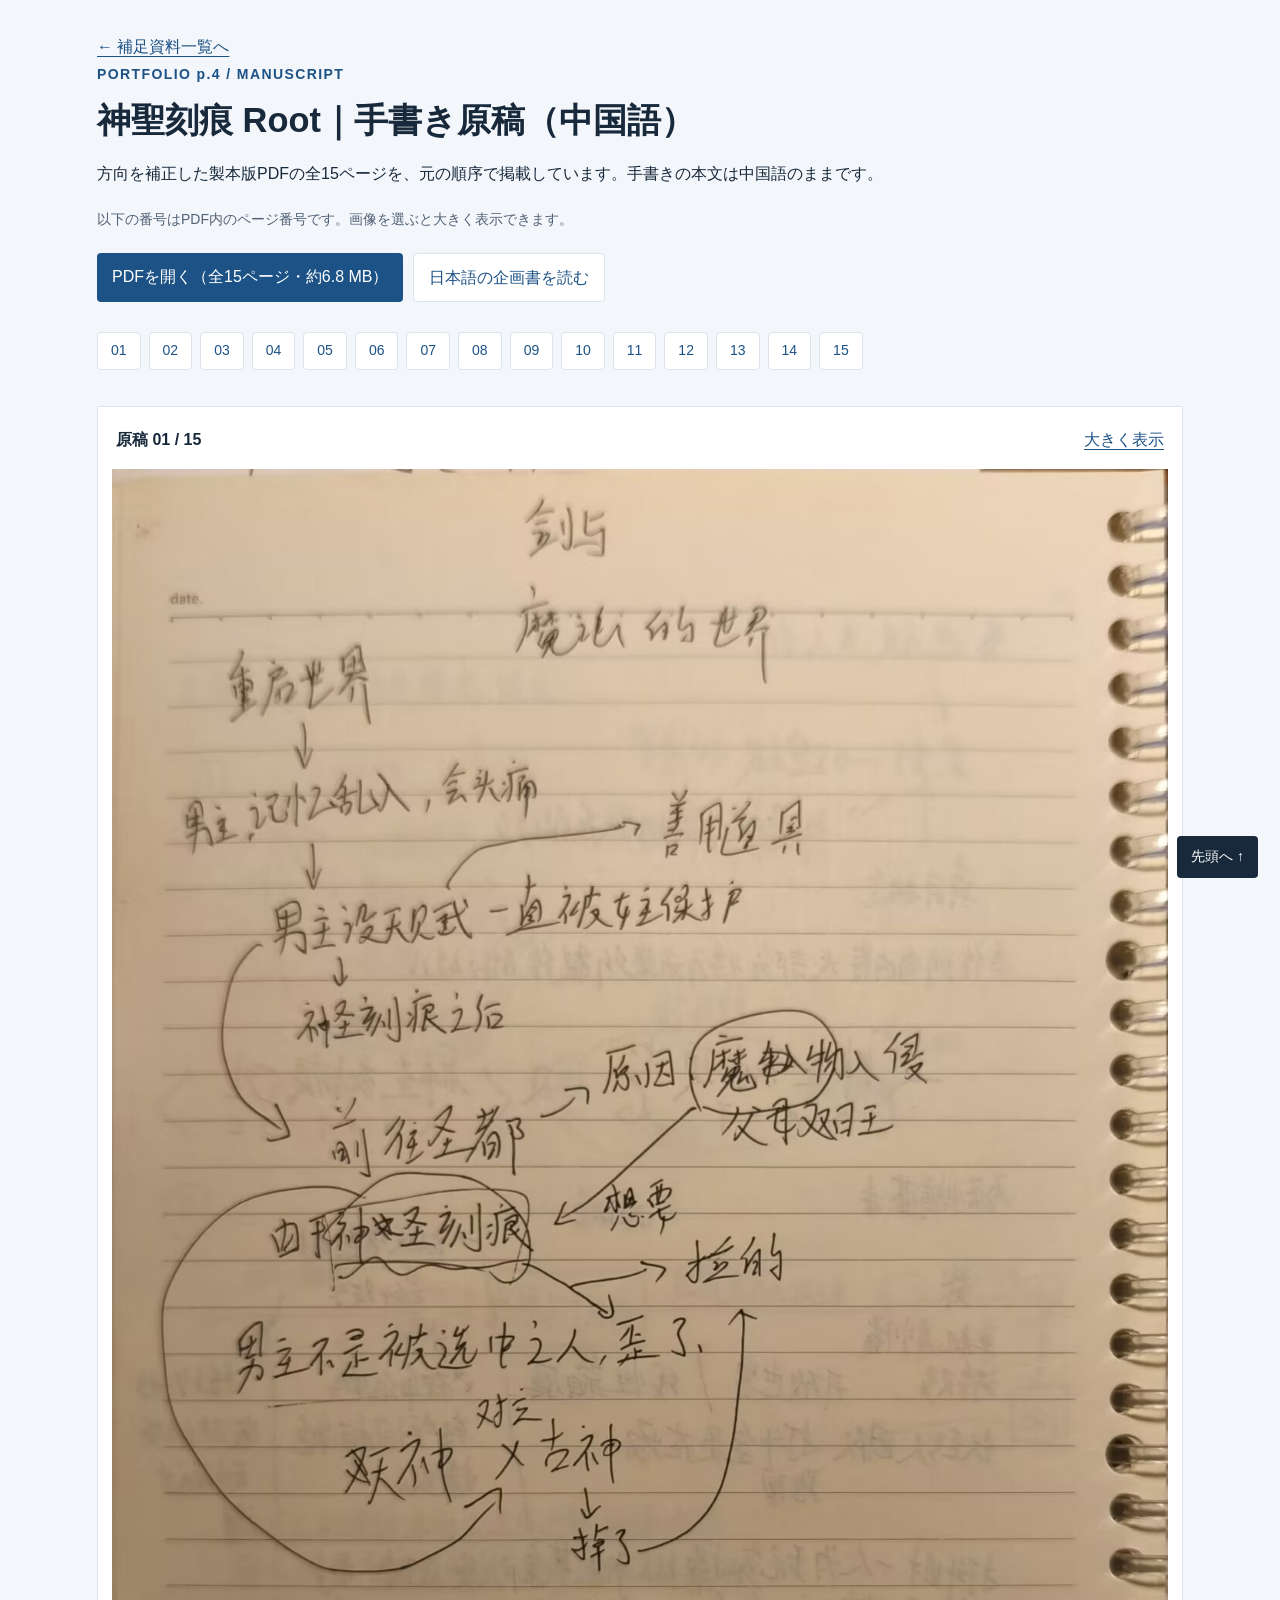
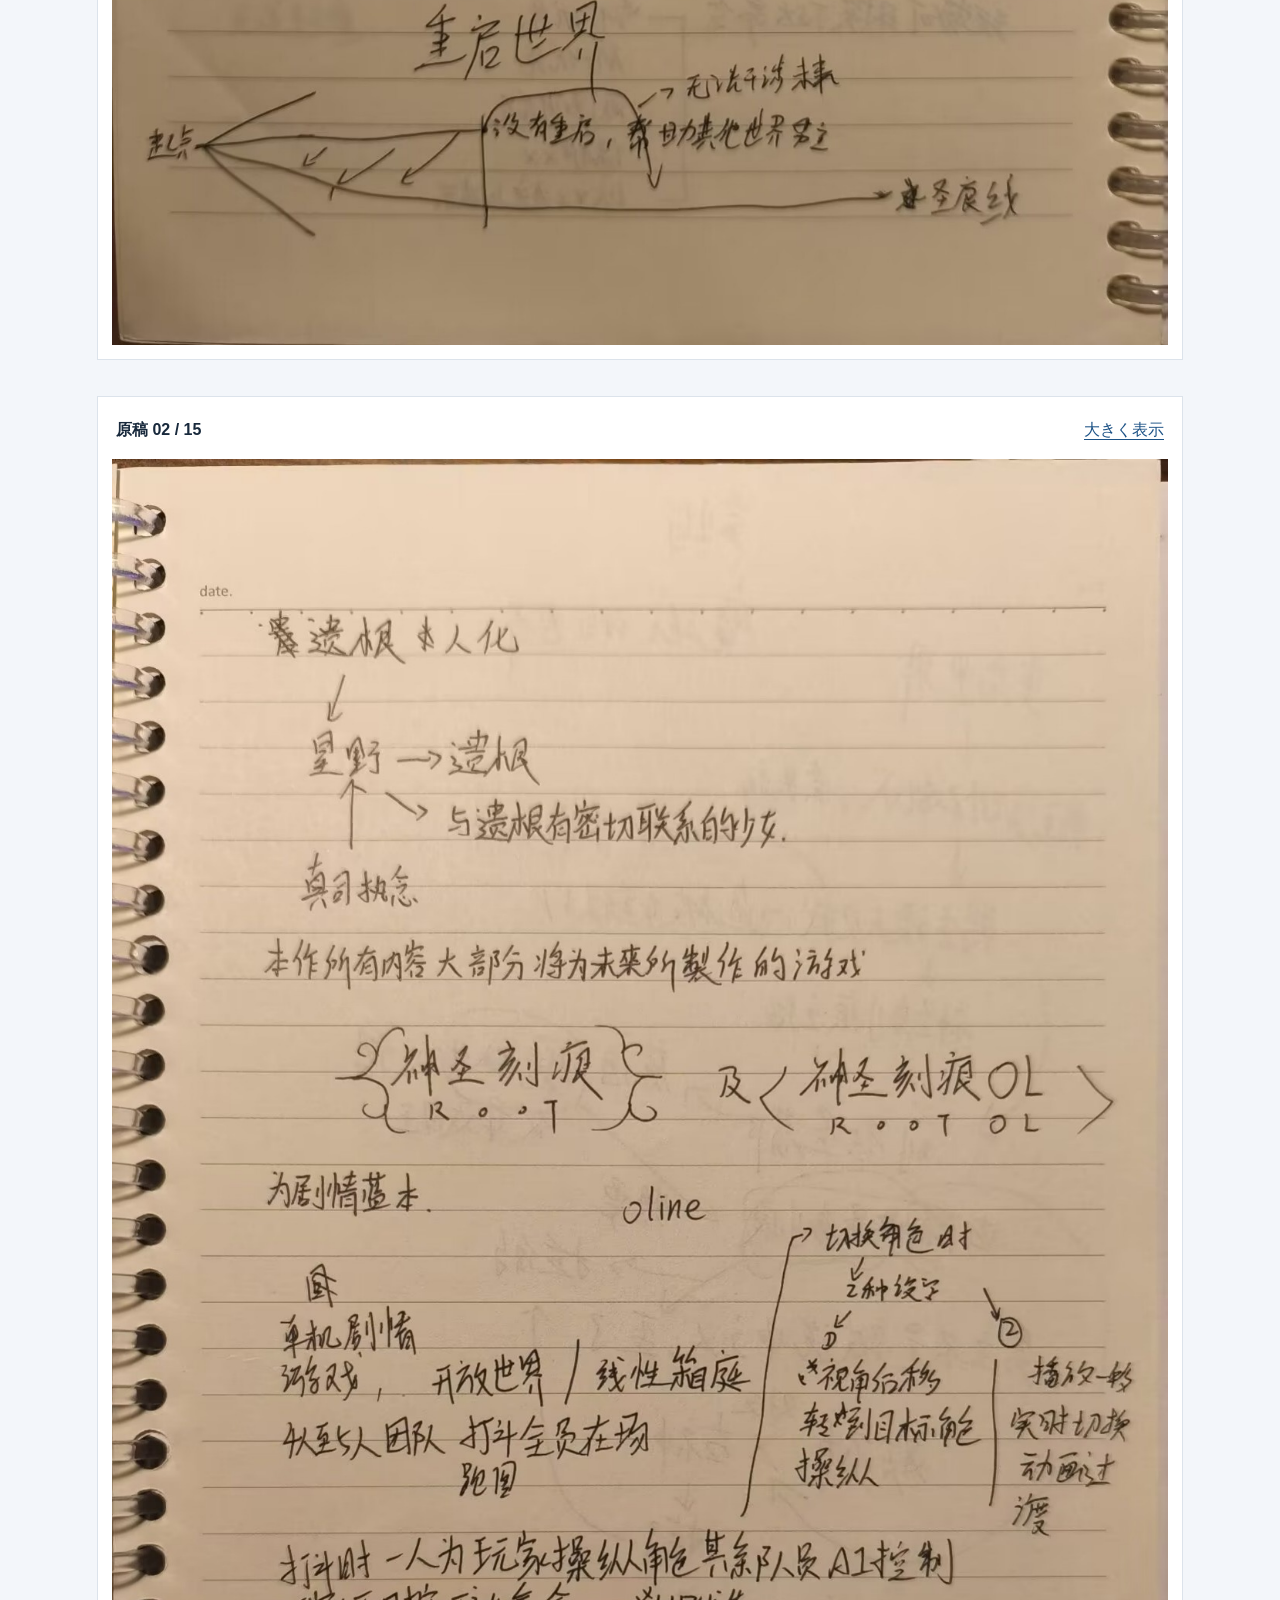
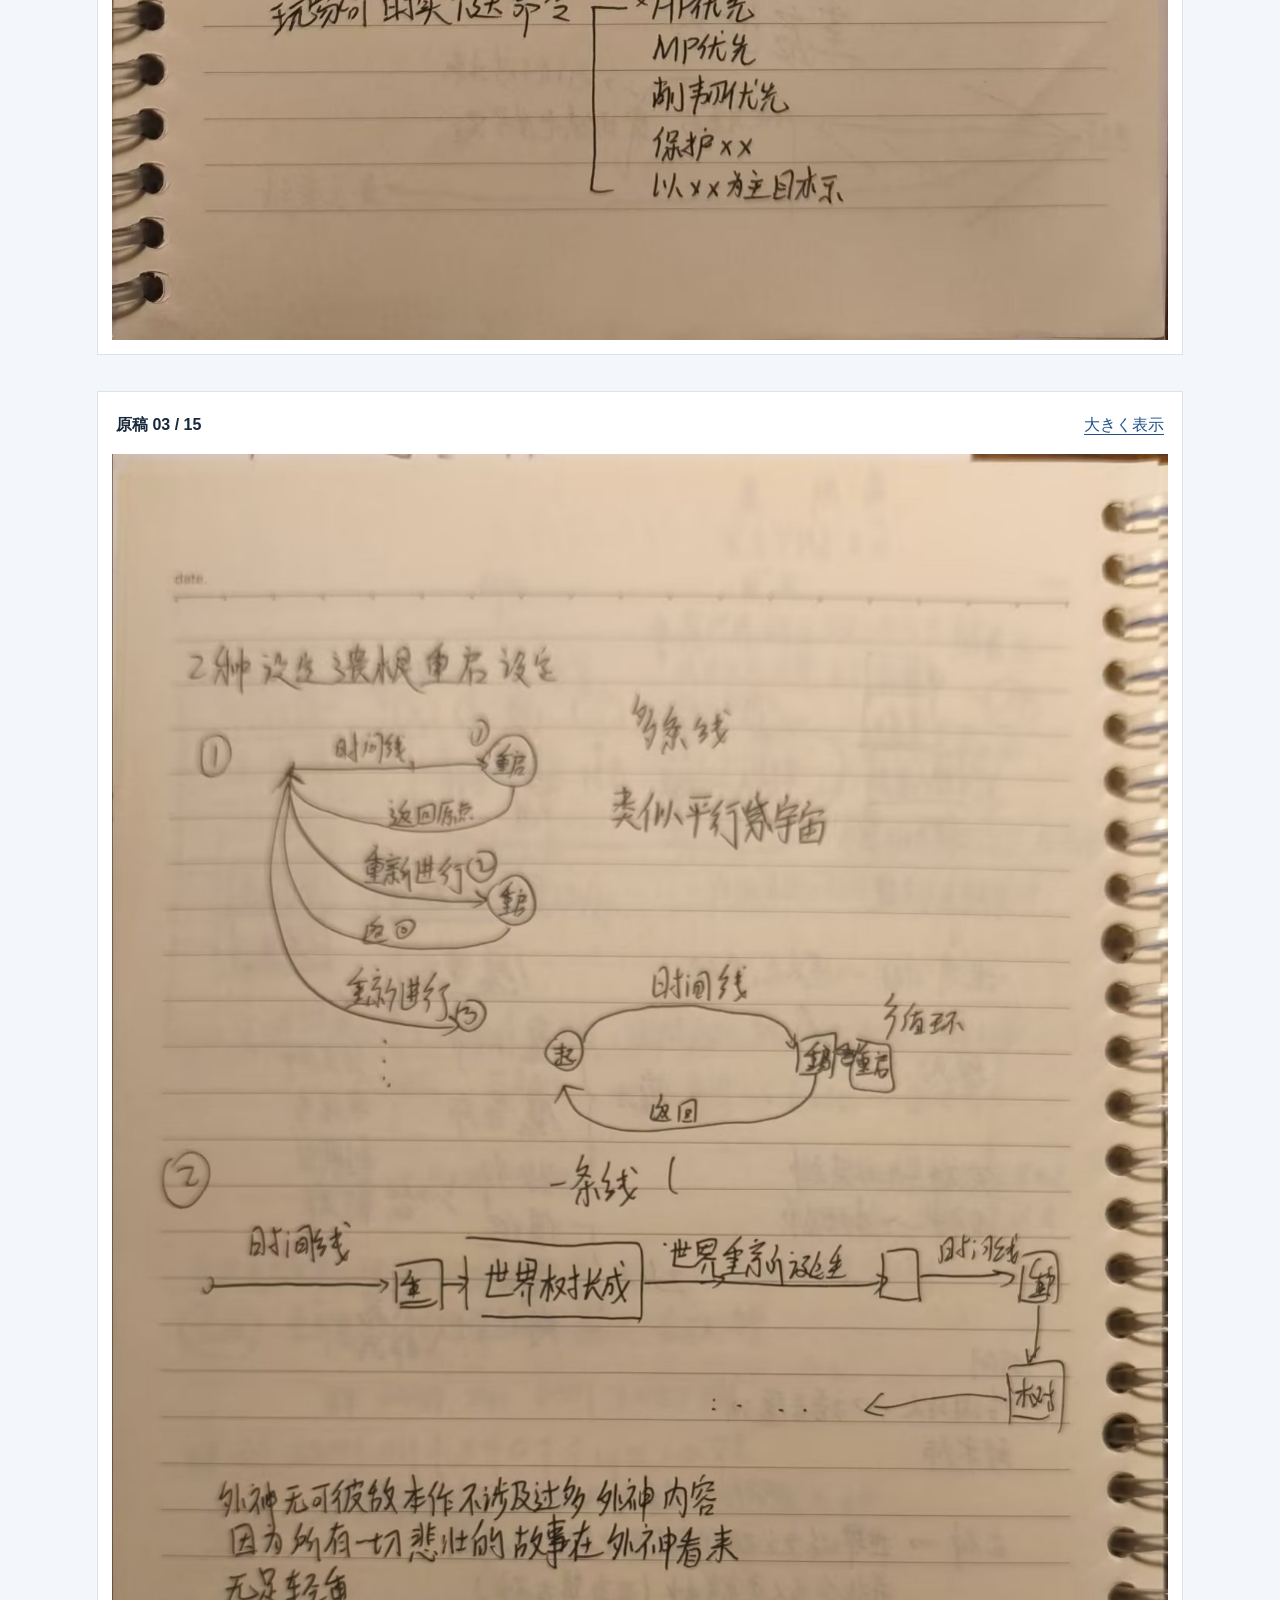
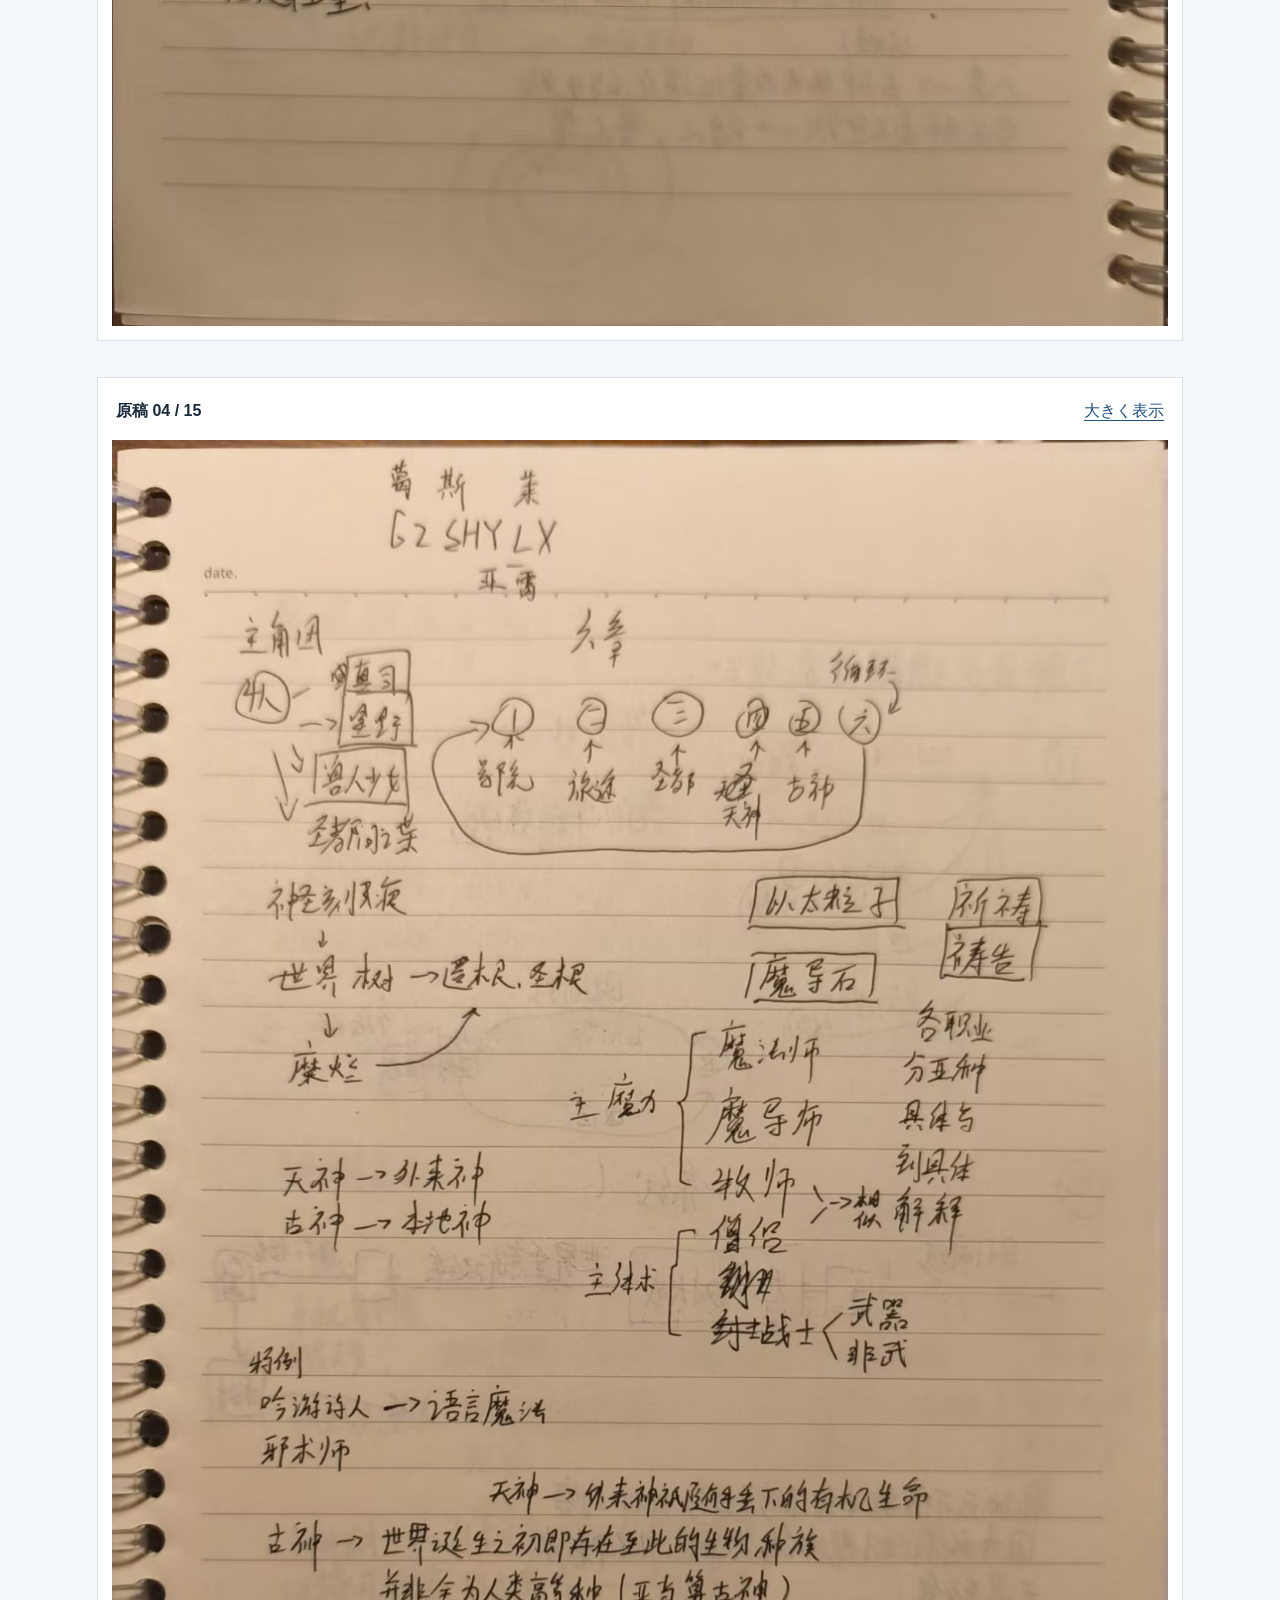
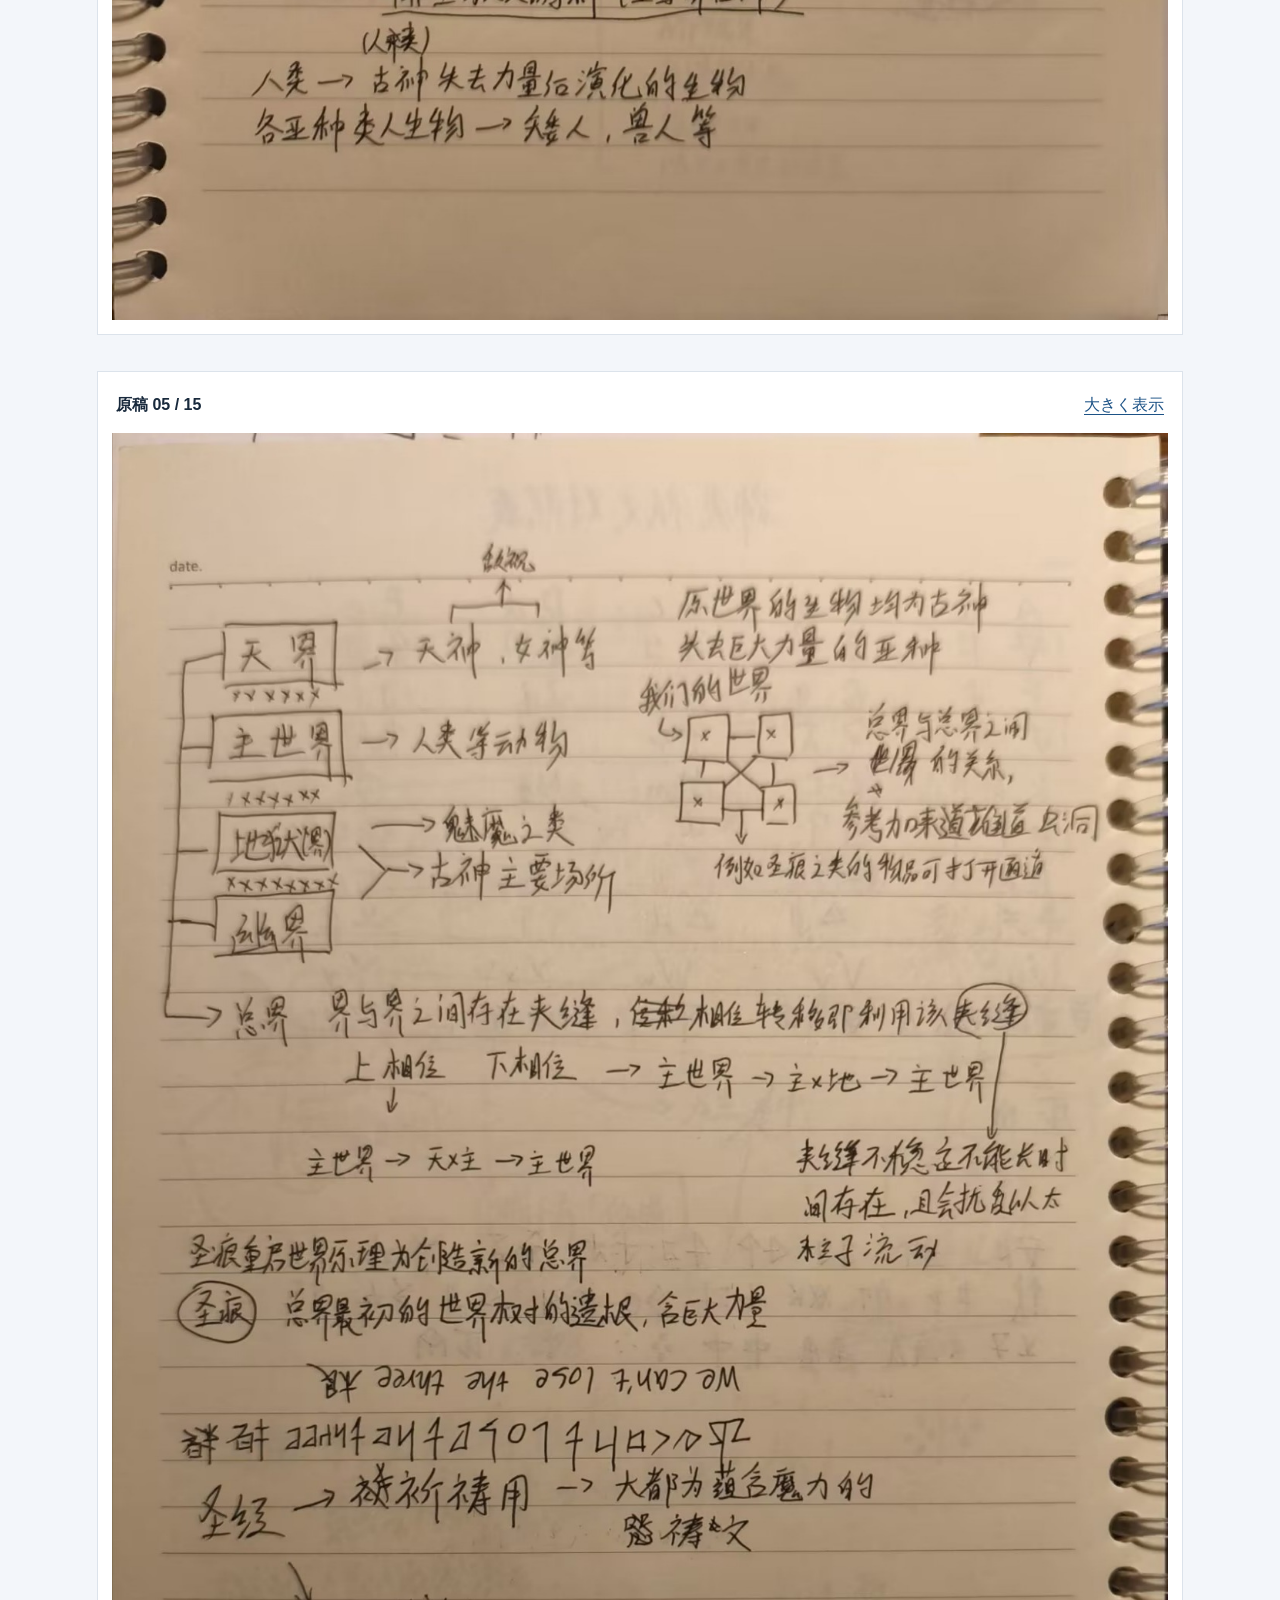
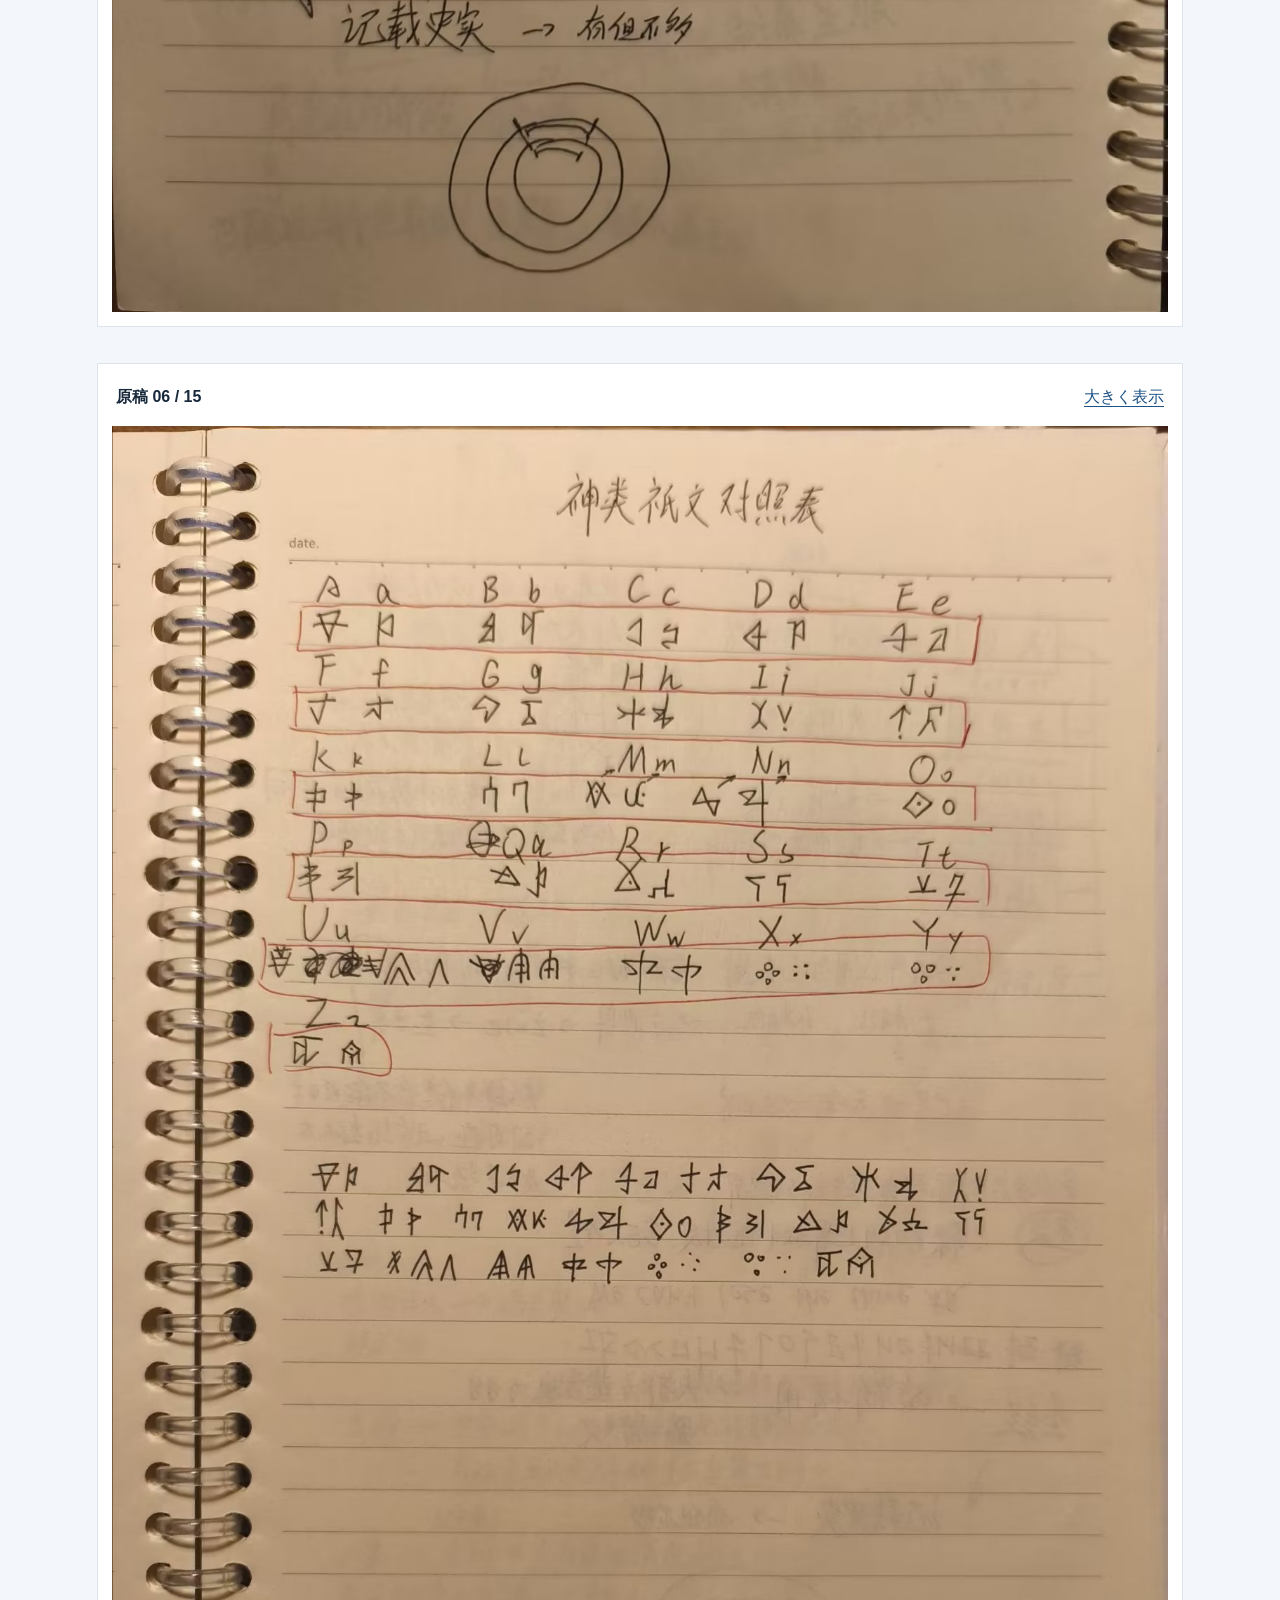
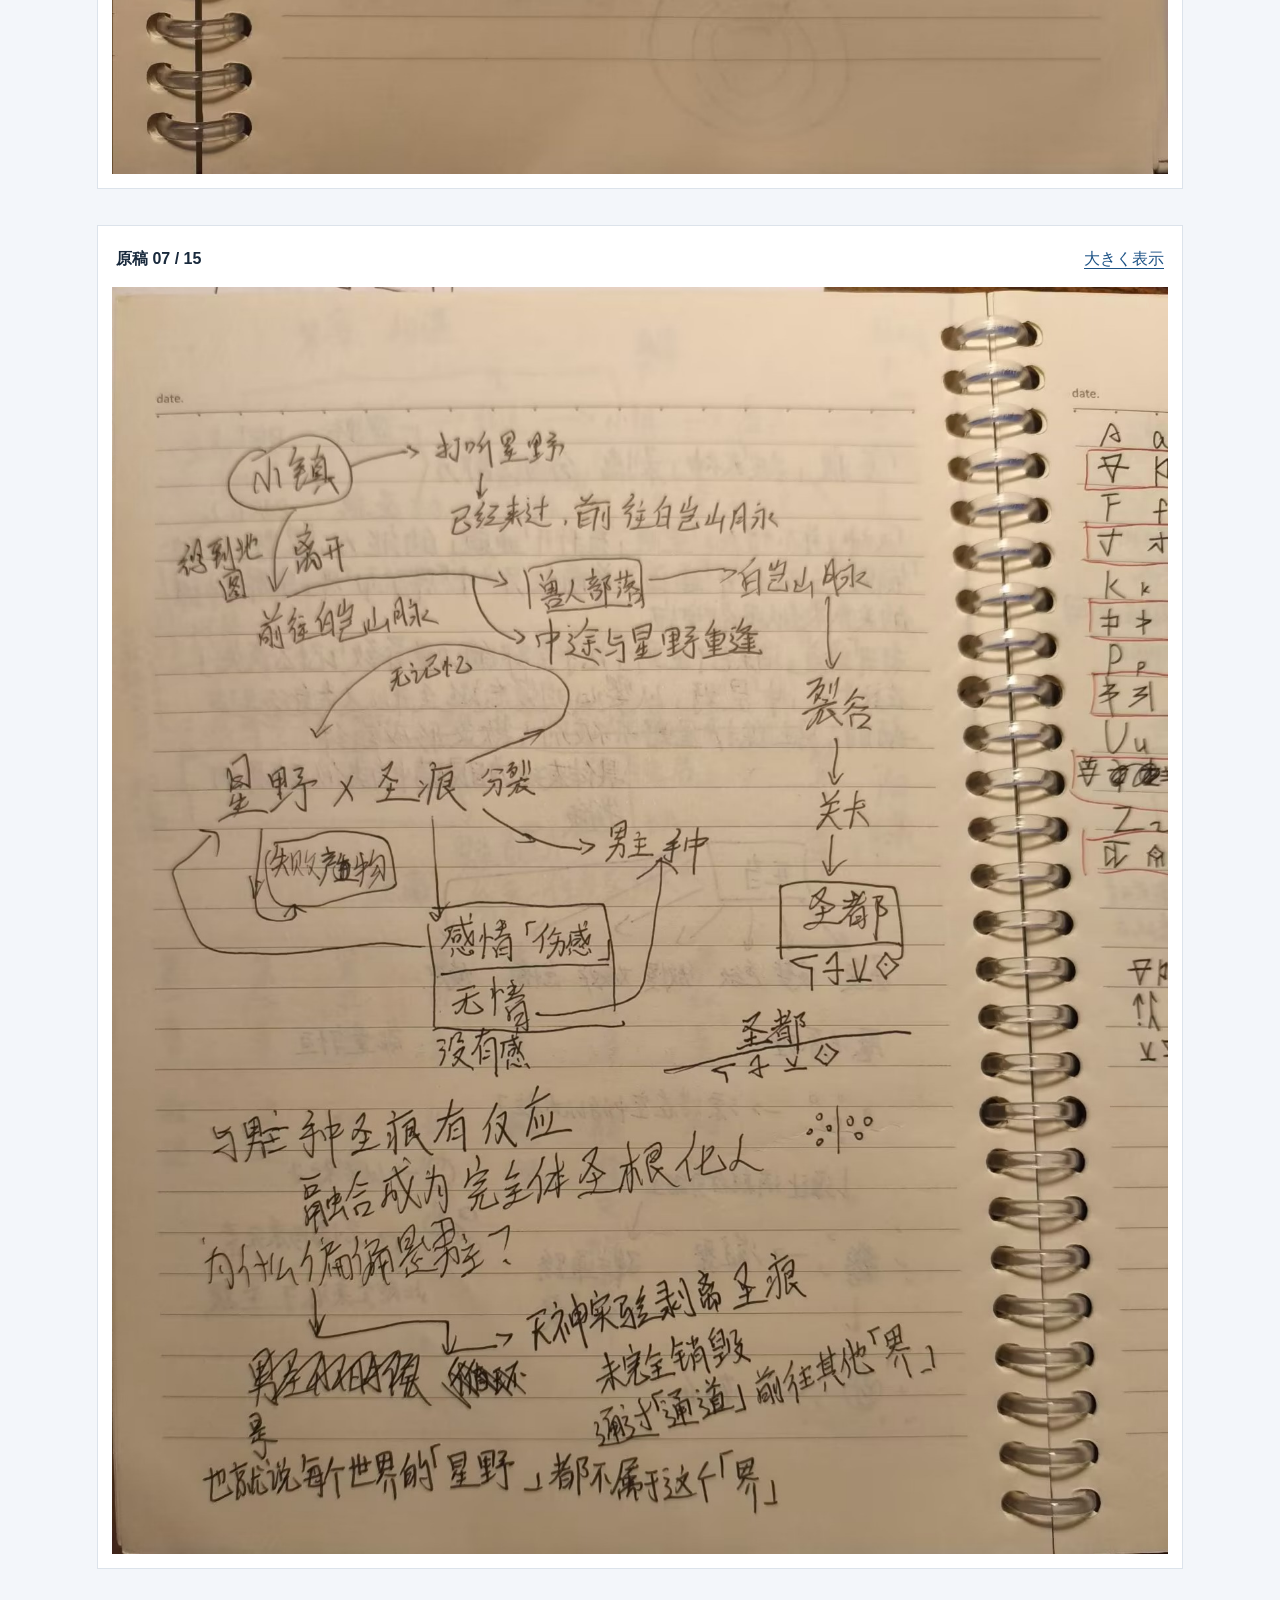
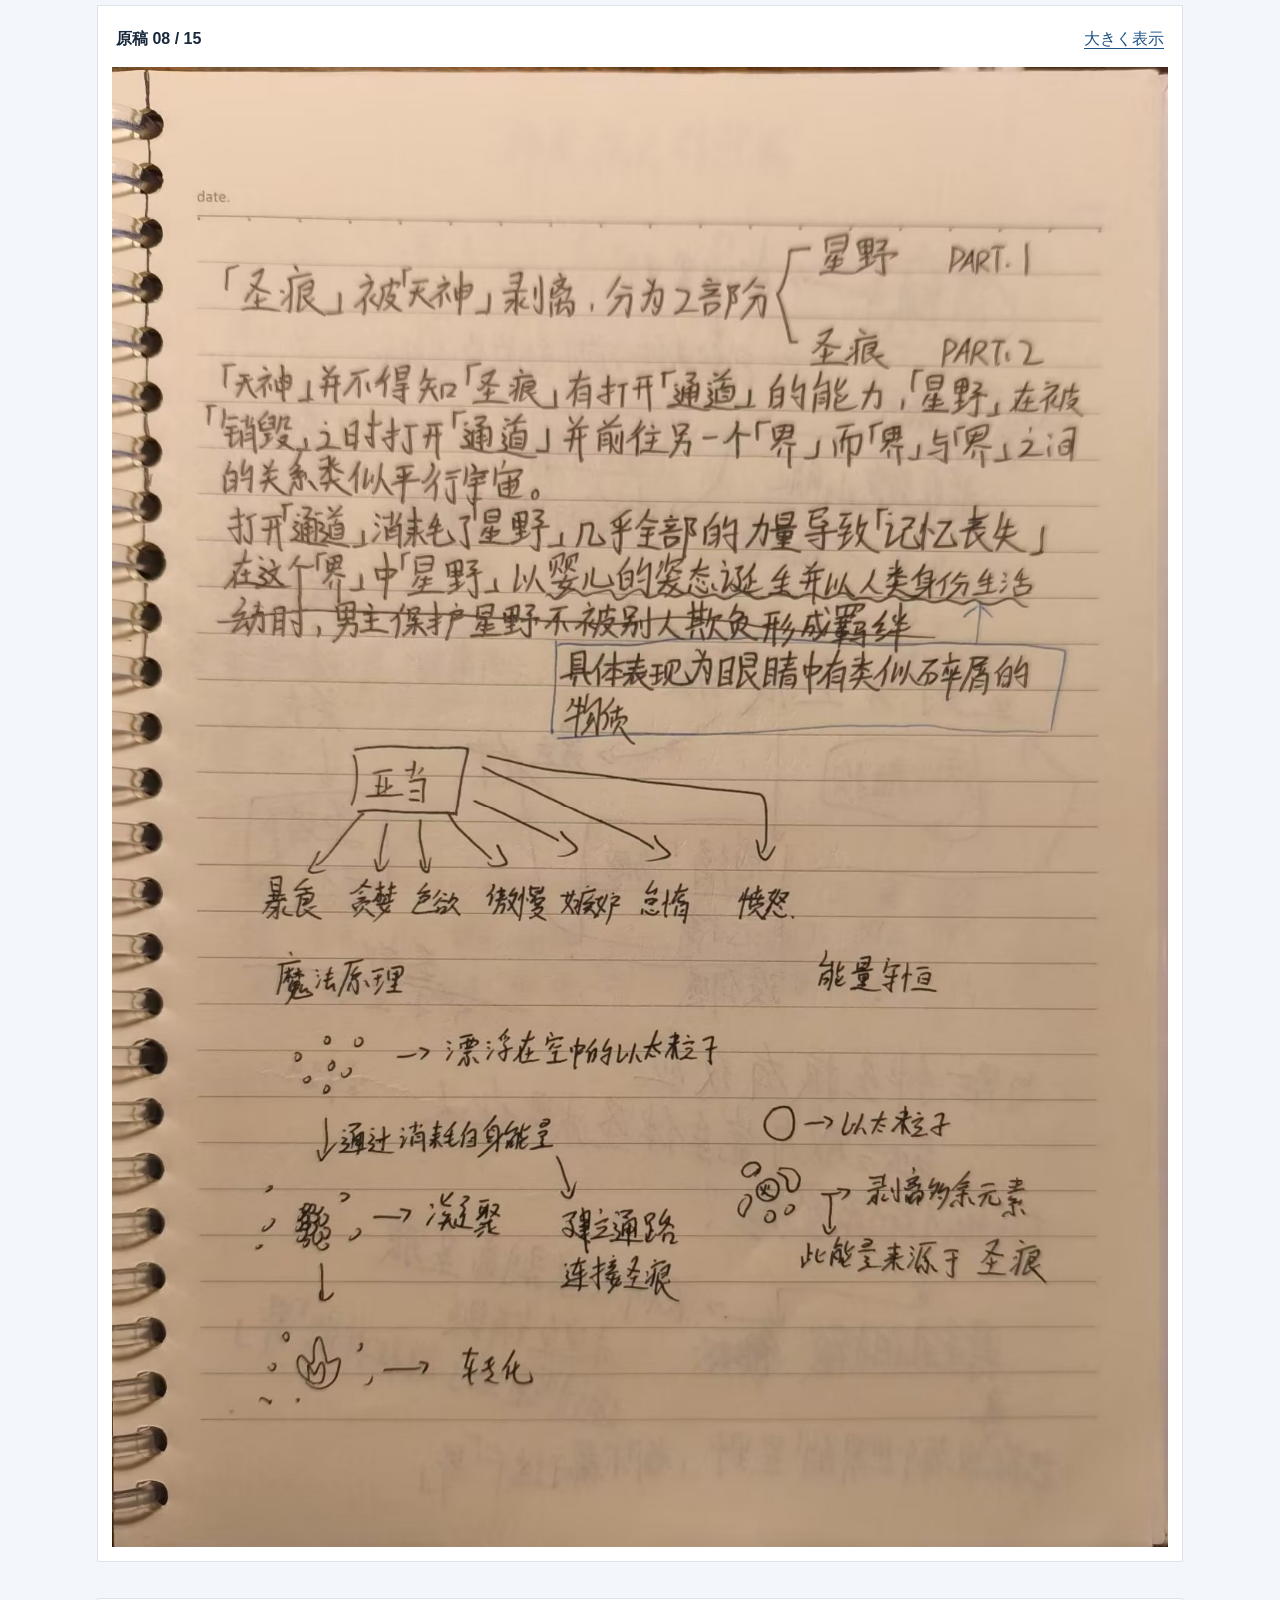
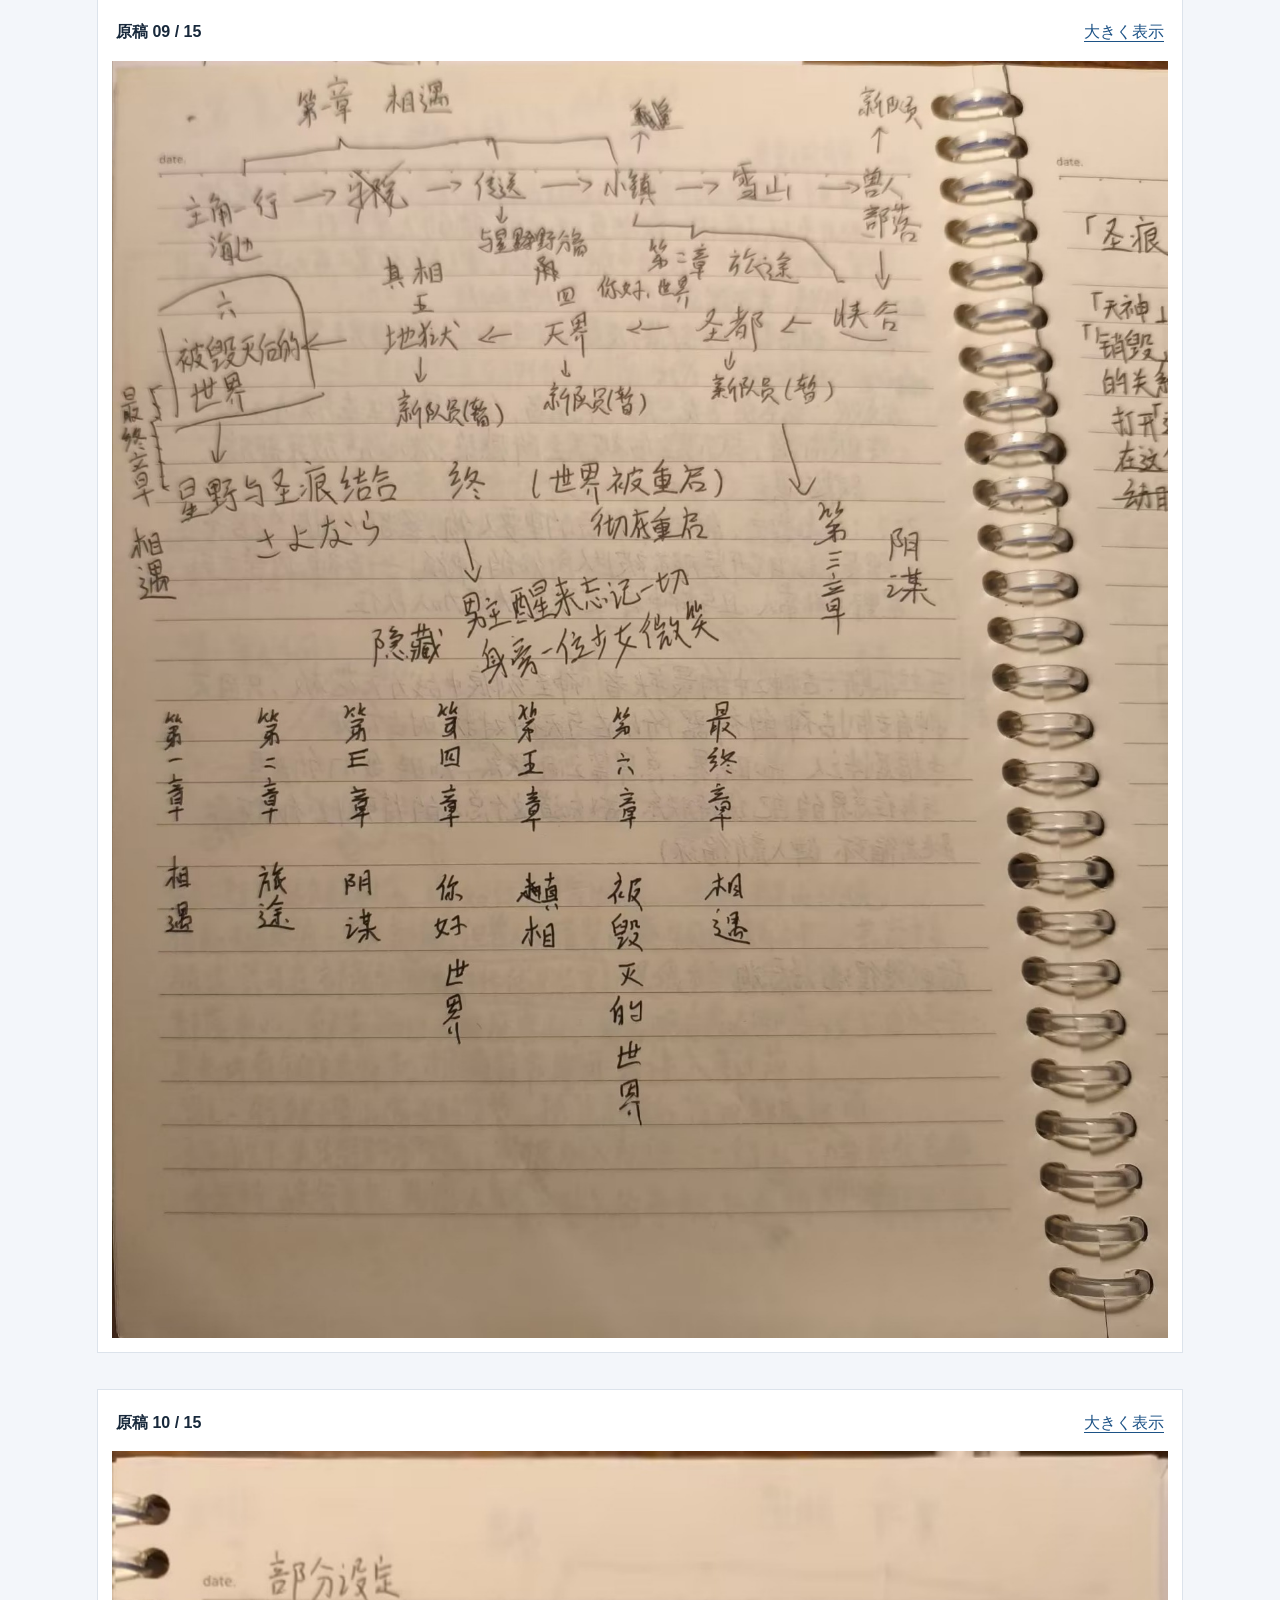
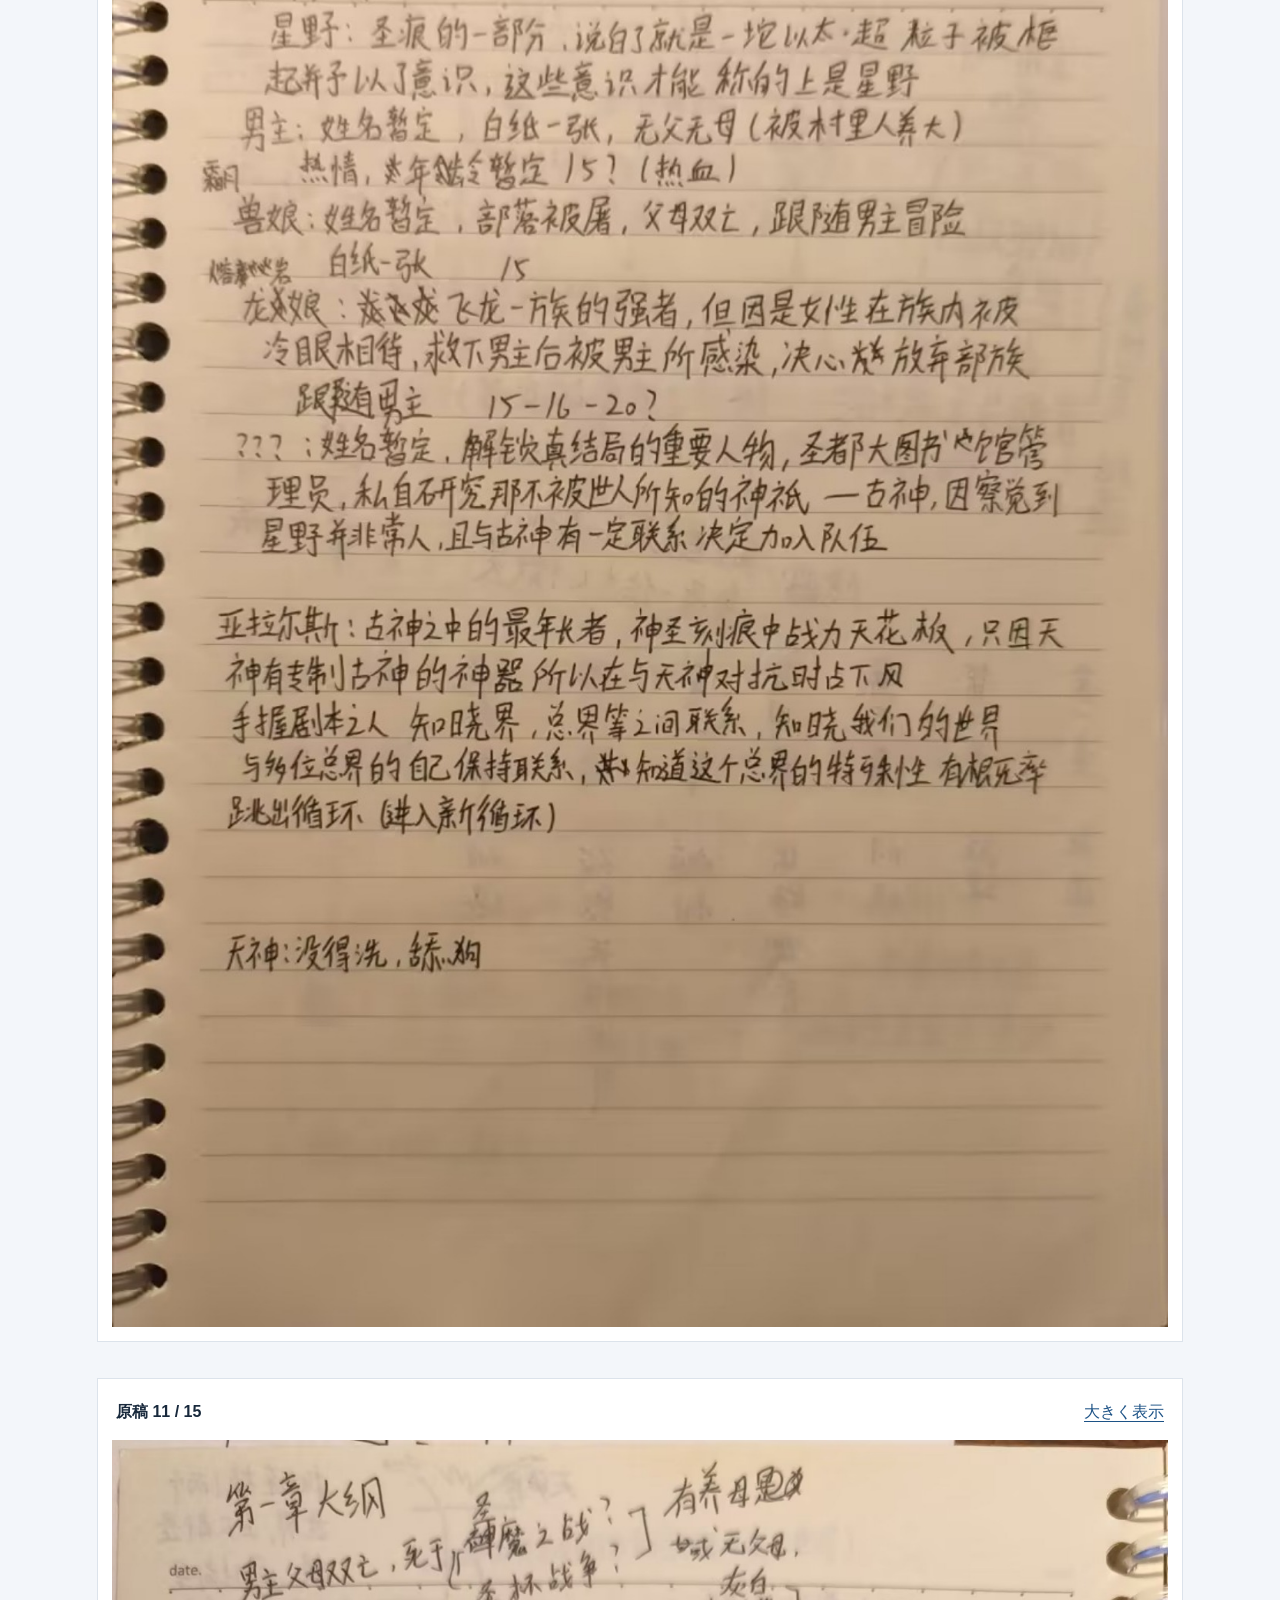
==== manuscripts/index.html @ 862853d3 "Add 15-page original manuscript with inline reading and PDF" ====
<!doctype html><html lang="ja"><head><meta charset="utf-8"><meta name="viewport" content="width=device-width,initial-scale=1"><meta name="description" content="方向を補正した製本版PDFの全15ページを、元の順序で掲載しています。手書きの本文は中国語のままです。"><title>神聖刻痕 Root｜手書き原稿（中国語）｜APPENDIX</title><link rel="stylesheet" href="../assets/style.css"><style>.manuscript-page{margin:36px 0;background:#fff;border:1px solid var(--line);padding:14px}.manuscript-page img{display:block;width:100%;height:auto}.manuscript-page figcaption{padding:4px 4px 14px;display:flex;justify-content:space-between;gap:16px}.manuscript-page a{max-width:100%}.page-index{margin-bottom:24px}.reader-note{max-width:850px}</style></head><body id="top"><main class="reading"><header><a href="../index.html#p4">← 補足資料一覧へ</a><p class="eyebrow">PORTFOLIO p.4 / MANUSCRIPT</p><h1>神聖刻痕 Root｜手書き原稿（中国語）</h1><p class="reader-note">方向を補正した製本版PDFの全15ページを、元の順序で掲載しています。手書きの本文は中国語のままです。</p><p class="meta">以下の番号はPDF内のページ番号です。画像を選ぶと大きく表示できます。</p><div class="actions"><a class="button" href="root-manuscript-cn.pdf">PDFを開く（全15ページ・約6.8 MB）</a><a class="button secondary" href="../reading/root.html">日本語の企画書を読む</a></div></header><nav class="page-index" aria-label="原稿のページ番号"><a href="#page-01">01</a><a href="#page-02">02</a><a href="#page-03">03</a><a href="#page-04">04</a><a href="#page-05">05</a><a href="#page-06">06</a><a href="#page-07">07</a><a href="#page-08">08</a><a href="#page-09">09</a><a href="#page-10">10</a><a href="#page-11">11</a><a href="#page-12">12</a><a href="#page-13">13</a><a href="#page-14">14</a><a href="#page-15">15</a></nav><figure class="manuscript-page" id="page-01"><figcaption><strong>原稿 01 / 15</strong><a href="pages/page-01.jpg">大きく表示</a></figcaption><a href="pages/page-01.jpg"><img src="pages/page-01.jpg" width="1373" height="1920" loading="eager" alt="神聖刻痕 Root｜手書き原稿（中国語） — 1 / 15"></a></figure><figure class="manuscript-page" id="page-02"><figcaption><strong>原稿 02 / 15</strong><a href="pages/page-02.jpg">大きく表示</a></figcaption><a href="pages/page-02.jpg"><img src="pages/page-02.jpg" width="1369" height="1920" loading="lazy" alt="神聖刻痕 Root｜手書き原稿（中国語） — 2 / 15"></a></figure><figure class="manuscript-page" id="page-03"><figcaption><strong>原稿 03 / 15</strong><a href="pages/page-03.jpg">大きく表示</a></figcaption><a href="pages/page-03.jpg"><img src="pages/page-03.jpg" width="1377" height="1920" loading="lazy" alt="神聖刻痕 Root｜手書き原稿（中国語） — 3 / 15"></a></figure><figure class="manuscript-page" id="page-04"><figcaption><strong>原稿 04 / 15</strong><a href="pages/page-04.jpg">大きく表示</a></figcaption><a href="pages/page-04.jpg"><img src="pages/page-04.jpg" width="1370" height="1920" loading="lazy" alt="神聖刻痕 Root｜手書き原稿（中国語） — 4 / 15"></a></figure><figure class="manuscript-page" id="page-05"><figcaption><strong>原稿 05 / 15</strong><a href="pages/page-05.jpg">大きく表示</a></figcaption><a href="pages/page-05.jpg"><img src="pages/page-05.jpg" width="1371" height="1920" loading="lazy" alt="神聖刻痕 Root｜手書き原稿（中国語） — 5 / 15"></a></figure><figure class="manuscript-page" id="page-06"><figcaption><strong>原稿 06 / 15</strong><a href="pages/page-06.jpg">大きく表示</a></figcaption><a href="pages/page-06.jpg"><img src="pages/page-06.jpg" width="1504" height="1920" loading="lazy" alt="神聖刻痕 Root｜手書き原稿（中国語） — 6 / 15"></a></figure><figure class="manuscript-page" id="page-07"><figcaption><strong>原稿 07 / 15</strong><a href="pages/page-07.jpg">大きく表示</a></figcaption><a href="pages/page-07.jpg"><img src="pages/page-07.jpg" width="1601" height="1920" loading="lazy" alt="神聖刻痕 Root｜手書き原稿（中国語） — 7 / 15"></a></figure><figure class="manuscript-page" id="page-08"><figcaption><strong>原稿 08 / 15</strong><a href="pages/page-08.jpg">大きく表示</a></figcaption><a href="pages/page-08.jpg"><img src="pages/page-08.jpg" width="1370" height="1920" loading="lazy" alt="神聖刻痕 Root｜手書き原稿（中国語） — 8 / 15"></a></figure><figure class="manuscript-page" id="page-09"><figcaption><strong>原稿 09 / 15</strong><a href="pages/page-09.jpg">大きく表示</a></figcaption><a href="pages/page-09.jpg"><img src="pages/page-09.jpg" width="1588" height="1920" loading="lazy" alt="神聖刻痕 Root｜手書き原稿（中国語） — 9 / 15"></a></figure><figure class="manuscript-page" id="page-10"><figcaption><strong>原稿 10 / 15</strong><a href="pages/page-10.jpg">大きく表示</a></figcaption><a href="pages/page-10.jpg"><img src="pages/page-10.jpg" width="1374" height="1920" loading="lazy" alt="神聖刻痕 Root｜手書き原稿（中国語） — 10 / 15"></a></figure><figure class="manuscript-page" id="page-11"><figcaption><strong>原稿 11 / 15</strong><a href="pages/page-11.jpg">大きく表示</a></figcaption><a href="pages/page-11.jpg"><img src="pages/page-11.jpg" width="1371" height="1920" loading="lazy" alt="神聖刻痕 Root｜手書き原稿（中国語） — 11 / 15"></a></figure><figure class="manuscript-page" id="page-12"><figcaption><strong>原稿 12 / 15</strong><a href="pages/page-12.jpg">大きく表示</a></figcaption><a href="pages/page-12.jpg"><img src="pages/page-12.jpg" width="1373" height="1920" loading="lazy" alt="神聖刻痕 Root｜手書き原稿（中国語） — 12 / 15"></a></figure><figure class="manuscript-page" id="page-13"><figcaption><strong>原稿 13 / 15</strong><a href="pages/page-13.jpg">大きく表示</a></figcaption><a href="pages/page-13.jpg"><img src="pages/page-13.jpg" width="1564" height="1920" loading="lazy" alt="神聖刻痕 Root｜手書き原稿（中国語） — 13 / 15"></a></figure><figure class="manuscript-page" id="page-14"><figcaption><strong>原稿 14 / 15</strong><a href="pages/page-14.jpg">大きく表示</a></figcaption><a href="pages/page-14.jpg"><img src="pages/page-14.jpg" width="1376" height="1920" loading="lazy" alt="神聖刻痕 Root｜手書き原稿（中国語） — 14 / 15"></a></figure><figure class="manuscript-page" id="page-15"><figcaption><strong>原稿 15 / 15</strong><a href="pages/page-15.jpg">大きく表示</a></figcaption><a href="pages/page-15.jpg"><img src="pages/page-15.jpg" width="1593" height="1920" loading="lazy" alt="神聖刻痕 Root｜手書き原稿（中国語） — 15 / 15"></a></figure><footer class="footer"><p>原稿は企画段階の記録です。現段階の設定・構成については、電子企画書をご参照ください。</p></footer></main><a class="back-top" href="#top">先頭へ ↑</a></body></html>
---- assets/style.css ----
:root{color-scheme:light;--ink:#18293c;--sub:#526277;--line:#dce3eb;--blue:#1c5286;--paper:#fff;--bg:#f3f6fa}*{box-sizing:border-box}html{scroll-behavior:smooth;scroll-padding-top:24px}body{margin:0;background:var(--bg);color:var(--ink);font:16px/1.85 "Yu Gothic","Meiryo","Microsoft YaHei",sans-serif}a{color:var(--blue);text-underline-offset:4px}a:hover{color:#102f50}a:focus-visible,summary:focus-visible{outline:3px solid #e9a328;outline-offset:4px}h1,h2,h3{line-height:1.5}h1{font-size:2.15rem;margin:0 0 12px;font-weight:700}h2{font-size:1.5rem;margin:0 0 16px}h3{font-size:1.1rem;margin:0 0 10px}p{margin:8px 0 18px}.shell{max-width:1380px;margin:auto;display:grid;grid-template-columns:245px minmax(0,1fr);min-height:100vh}.sidebar{padding:40px 25px;position:sticky;top:0;height:100vh;border-right:1px solid var(--line);background:#fff}.brand{letter-spacing:.18em;font-size:1.15rem;font-weight:800;color:var(--ink);text-decoration:none}.sideline{font-size:.875rem;color:var(--sub);margin:8px 0 30px}.nav{display:grid;gap:9px}.nav a{text-decoration:none;padding:8px 10px;border-radius:5px}.nav a:hover{background:var(--bg)}main{padding:44px 48px 72px;min-width:0}.eyebrow{color:var(--blue);font-size:.875rem;font-weight:700;letter-spacing:.1em;margin:0 0 8px}.lead{max-width:780px;color:var(--sub)}.meta{font-size:.875rem;color:var(--sub)}.page-index{display:flex;flex-wrap:wrap;gap:8px;margin:20px 0 36px}.page-index a{border:1px solid var(--line);background:#fff;text-decoration:none;padding:5px 13px;border-radius:4px;font-size:.875rem}section{margin:38px 0}.section-head{display:flex;gap:16px;align-items:baseline;border-bottom:2px solid var(--ink);padding-bottom:9px;margin-bottom:20px}.section-head h2{margin:0}.num{color:var(--blue);font-size:.875rem;font-weight:700}.grid{display:grid;grid-template-columns:repeat(2,minmax(0,1fr));gap:18px}.card{background:#fff;border:1px solid var(--line);padding:24px;border-radius:6px;min-width:0}.tag{display:inline-block;color:var(--blue);background:#edf3fa;padding:2px 9px;font-size:.875rem;margin-bottom:10px;border-radius:3px}.actions{display:flex;gap:10px;flex-wrap:wrap;margin-top:20px}.button{display:inline-block;background:var(--blue);color:#fff;text-decoration:none;padding:9px 15px;border-radius:4px}.button:hover{background:#153d65;color:#fff}.secondary{background:#fff;color:var(--blue);border:1px solid var(--line)}.notice{margin-top:18px;border-left:3px solid #ba882d;padding:10px 17px;background:#faf7ef}.notice p{margin:4px 0}.source-row{padding:19px 0;border-bottom:1px solid var(--line);display:grid;grid-template-columns:92px 1fr;gap:18px}.source-row h3{margin-top:0}.links{display:grid;gap:9px}.links a{overflow-wrap:anywhere}.gallery{display:grid;grid-template-columns:repeat(2,minmax(0,1fr));gap:18px}.gallery figure{margin:0;background:#fff;border:1px solid var(--line);border-radius:6px;overflow:hidden}.gallery img{width:100%;height:260px;object-fit:contain;background:#f0f3f7;padding:10px;display:block}.gallery figcaption{padding:15px 18px}.gallery .name{display:block;font-weight:700}.gallery .meta{display:block}.avatar{width:100px;height:100px;object-fit:contain;background:white;border:1px solid var(--line);margin:10px 0}.footer{border-top:1px solid var(--line);padding-top:22px;color:var(--sub);font-size:.875rem}.reading{max-width:1150px;margin:auto;padding:32px}.reading header{margin-bottom:30px}.reading article{background:#fff;padding:40px 46px;border:1px solid var(--line)}.reading article h2{margin:42px 0 18px;padding-top:10px;border-top:1px solid var(--line)}.reading article h3{margin-top:28px}.reading article h4{font-size:1rem}.reading article p{white-space:pre-wrap;overflow-wrap:anywhere}.table-wrap{overflow-x:auto;margin:22px 0}table{border-collapse:collapse;width:100%;font-size:.9375rem}th,td{border:1px solid #cdd6e0;padding:10px 13px;text-align:left;vertical-align:top;min-width:110px}th{background:#eaf0f7}td p,th p{margin:0}.toc{background:#edf2f8;padding:20px 24px;margin:20px 0}.toc ol{margin:10px 0;padding-left:24px}.bullet{padding-left:18px}.back-top{position:fixed;bottom:22px;right:22px;background:var(--ink);color:white;padding:8px 14px;text-decoration:none;border-radius:4px;font-size:.875rem}.back-top:hover{color:white}.skip{position:absolute;left:-9999px}.skip:focus{left:10px;top:10px;background:#fff;padding:10px;z-index:10}@media(max-width:850px){.shell{display:block}.sidebar{position:static;height:auto;padding:20px 22px;border-right:0;border-bottom:1px solid var(--line)}.sideline{margin:5px 0 12px}.nav{display:flex;flex-wrap:wrap;gap:4px;font-size:.875rem}.nav a{padding:4px 8px}main{padding:28px 22px 60px}.reading{padding:20px 12px}.reading article{padding:24px 20px}}@media(max-width:560px){.grid,.gallery{grid-template-columns:1fr}.source-row{grid-template-columns:1fr;gap:0}h1{font-size:1.8rem}.gallery img{height:250px}.card{padding:20px}}@media print{.sidebar,.back-top,.actions,.page-index,.toc{display:none}.shell{display:block}main,.reading,.reading article{padding:0;border:0}body{background:#fff}.card,figure{break-inside:avoid}a{color:#000}.table-wrap{overflow:visible}}
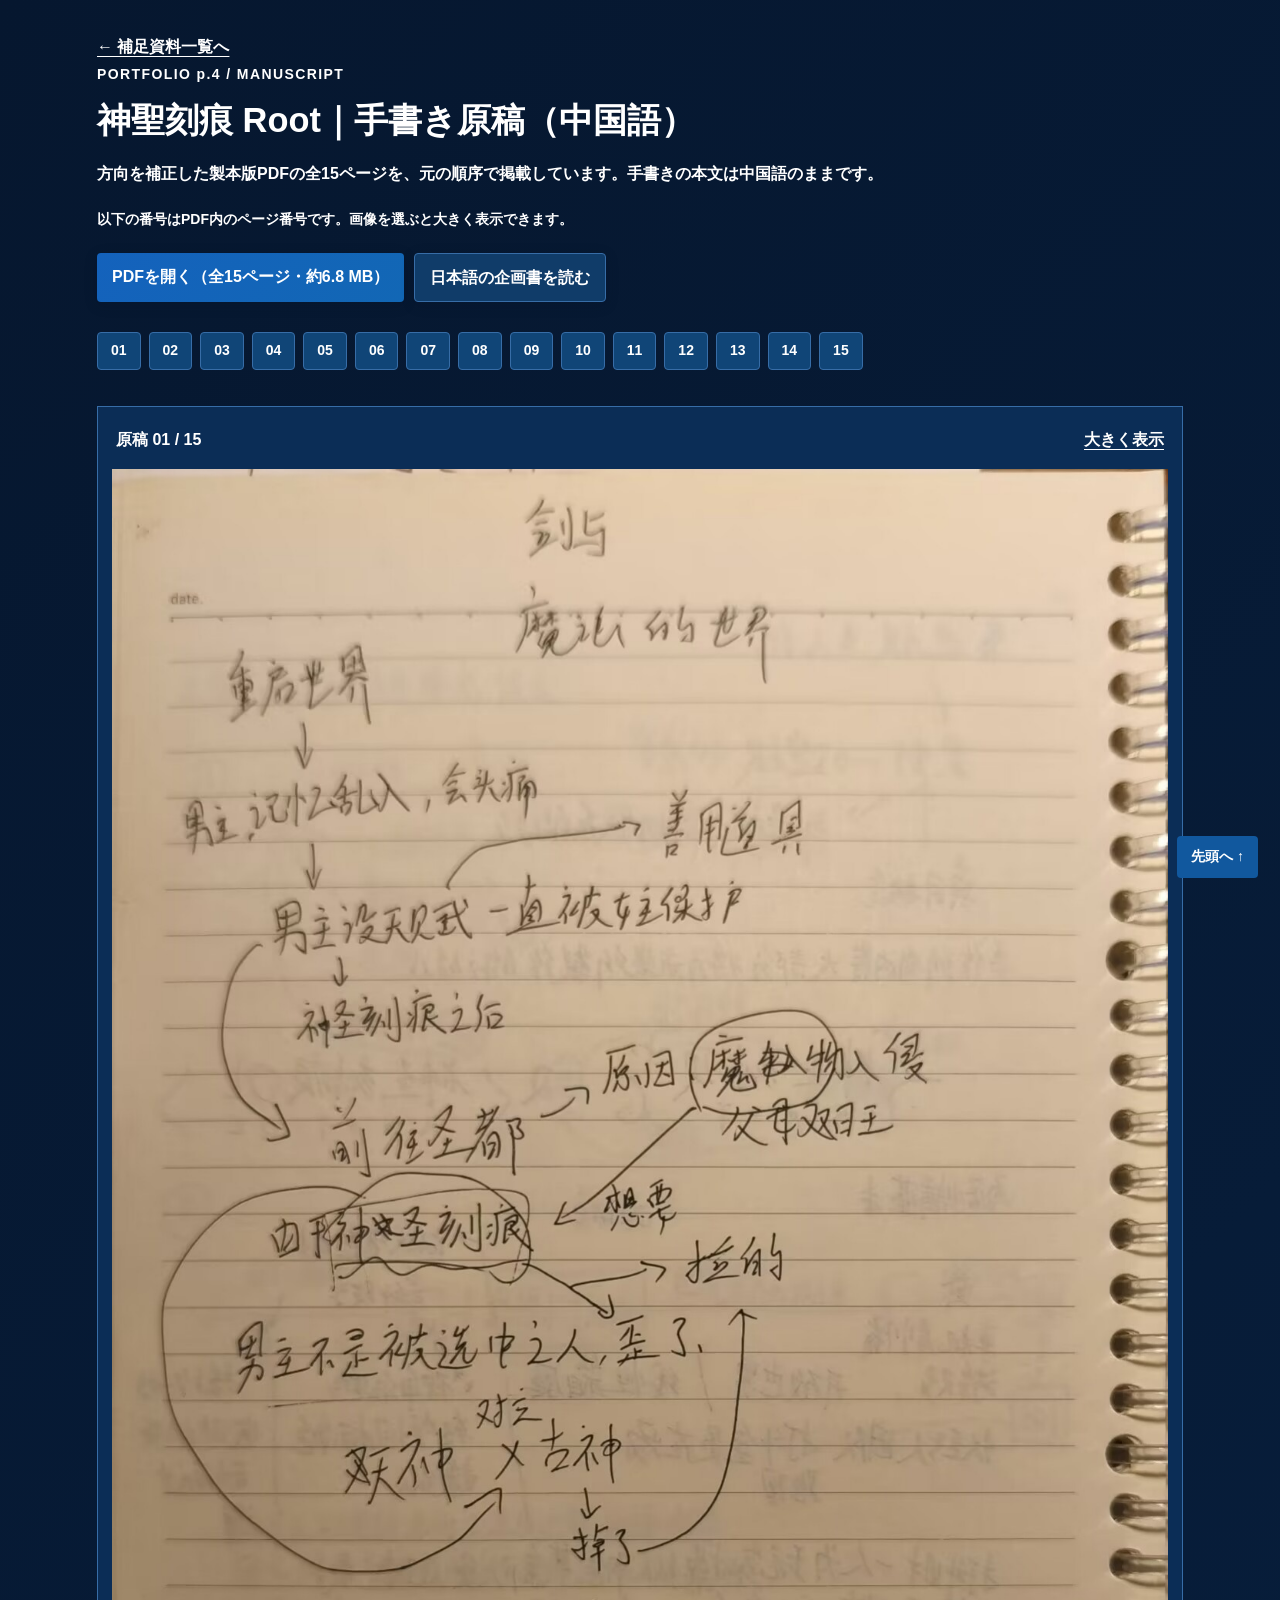
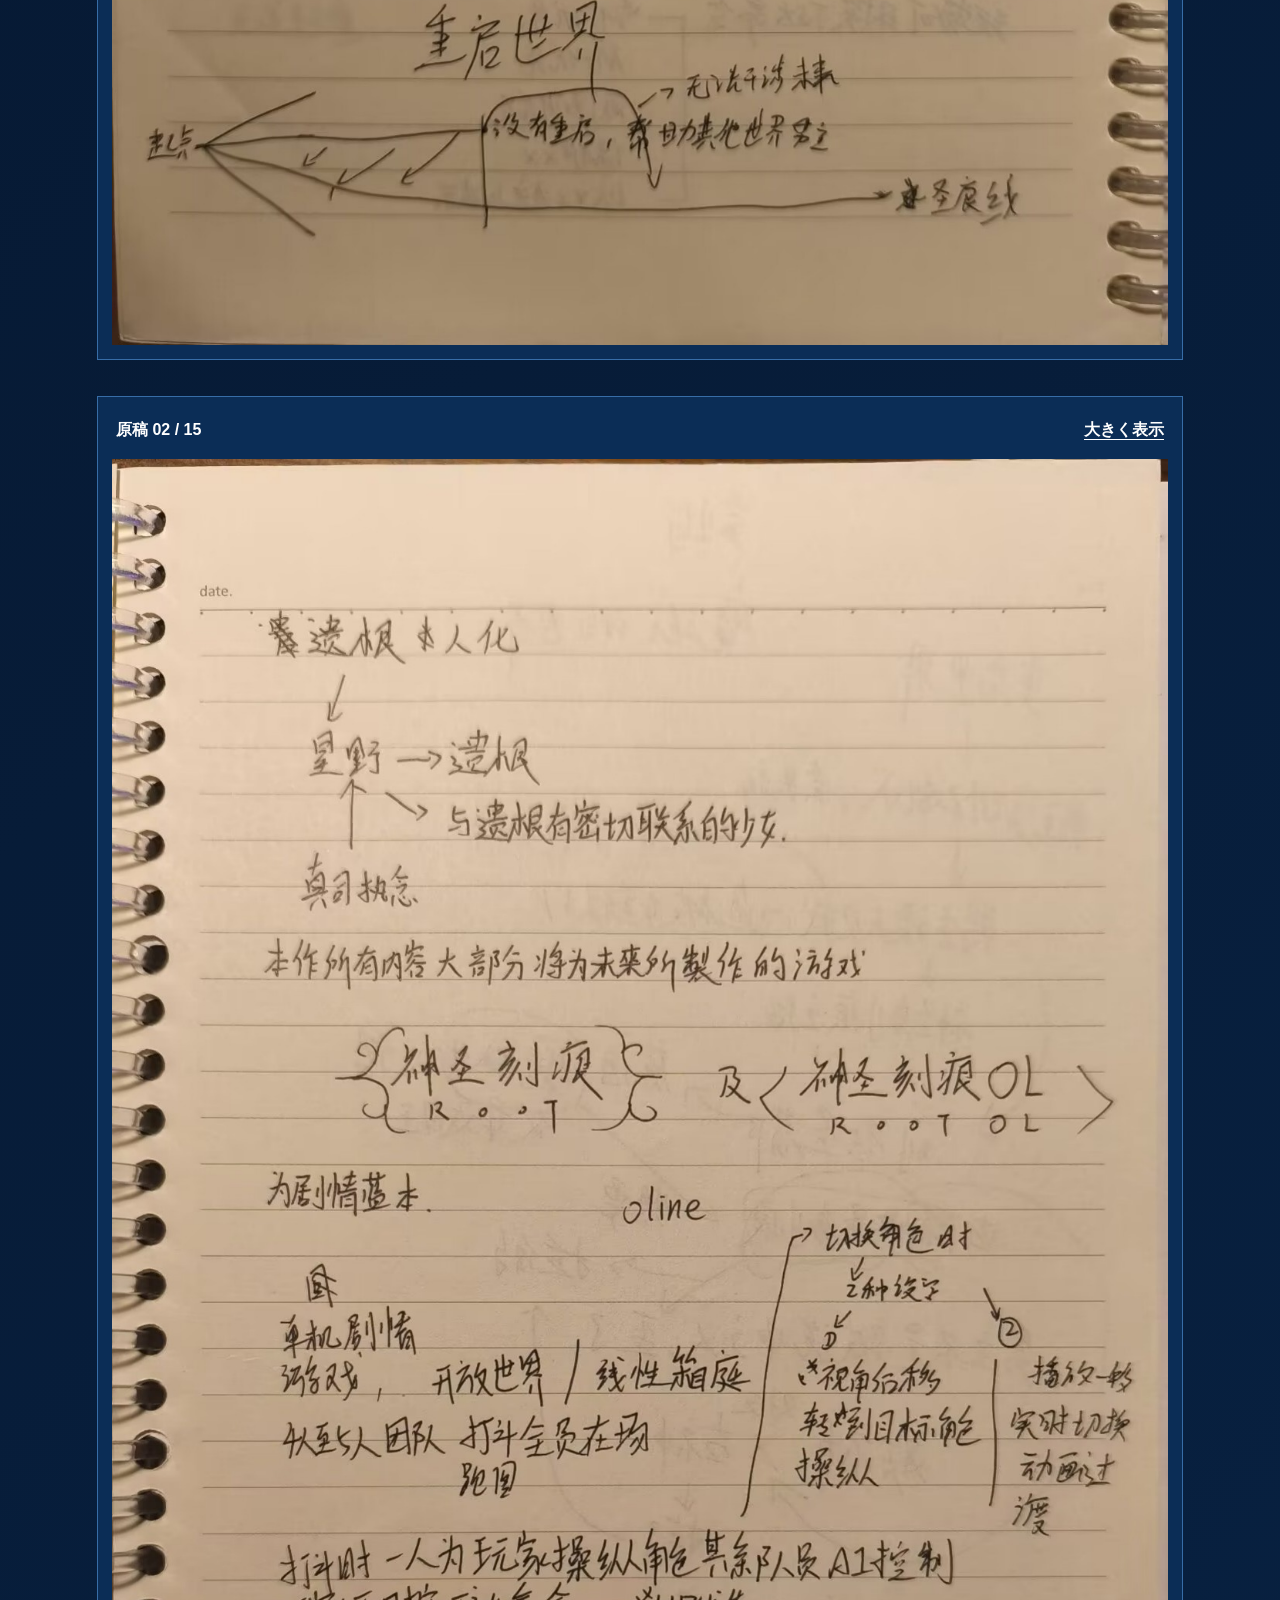
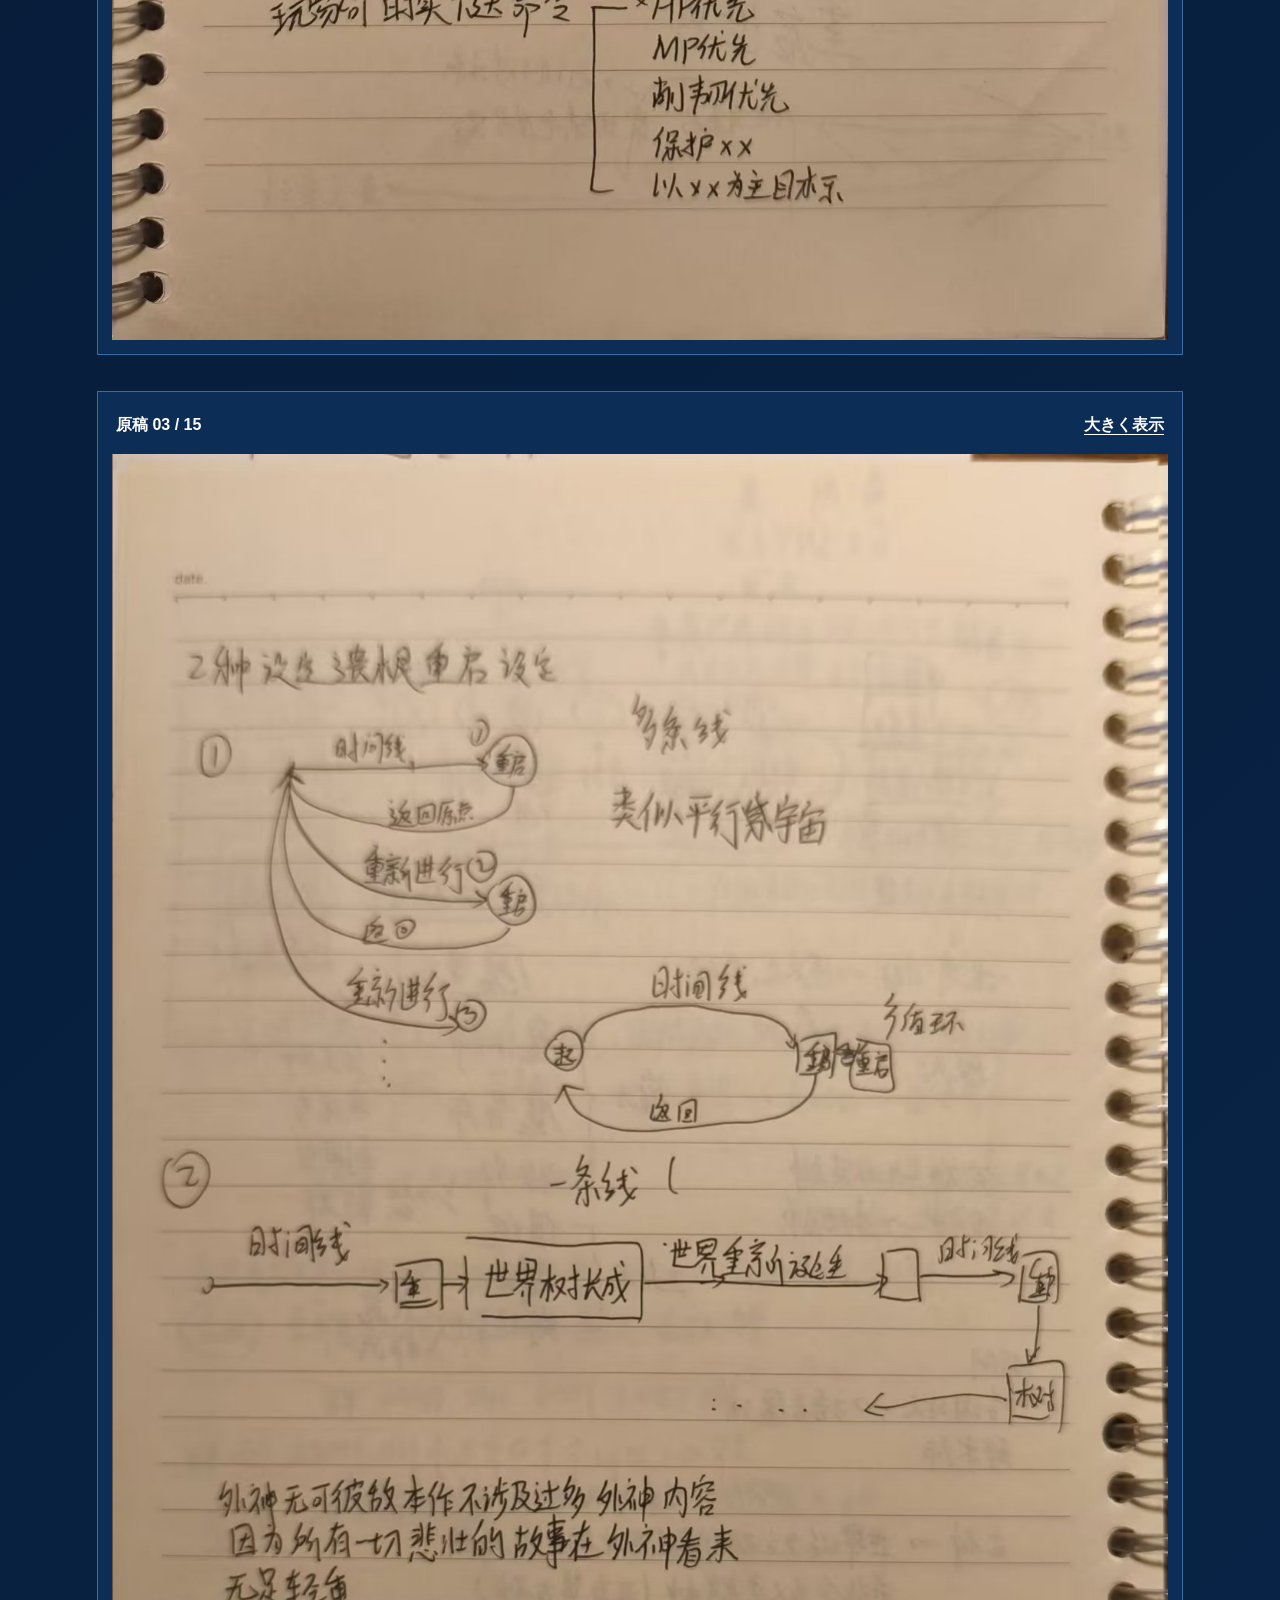
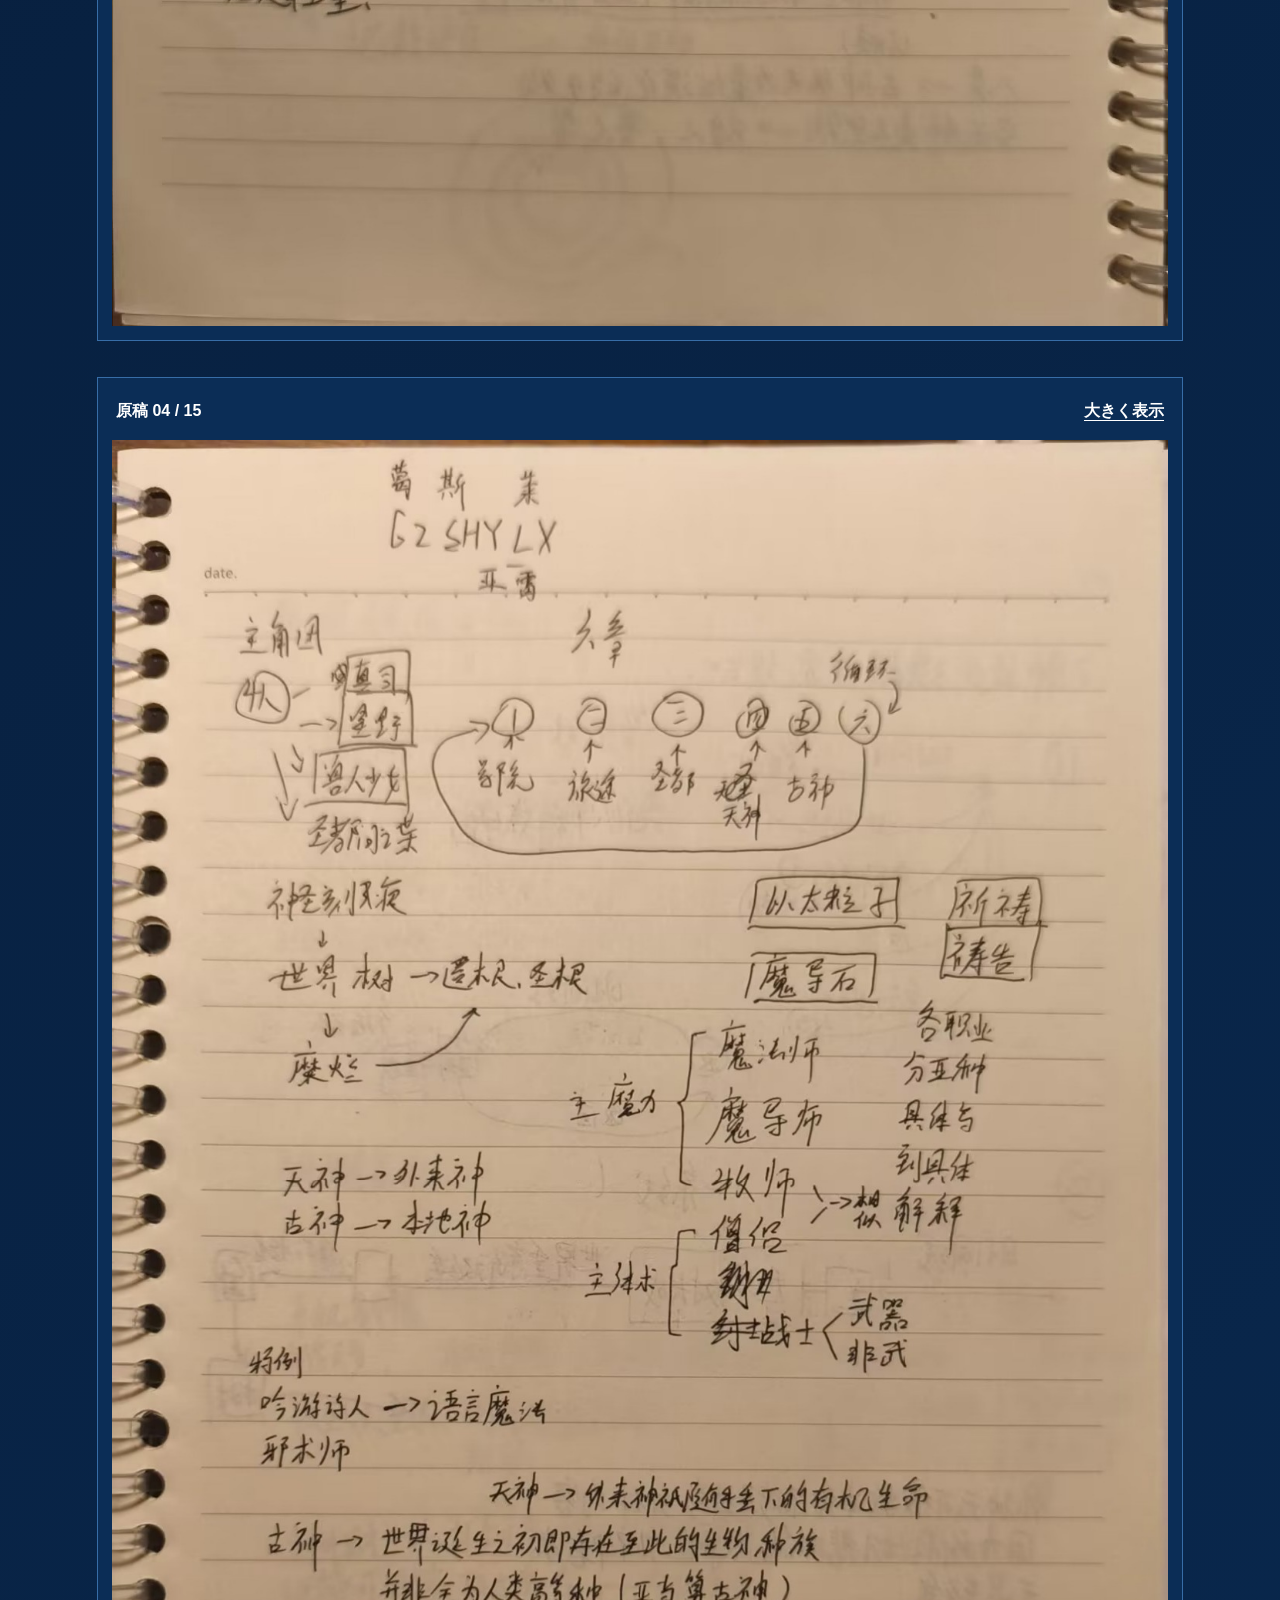
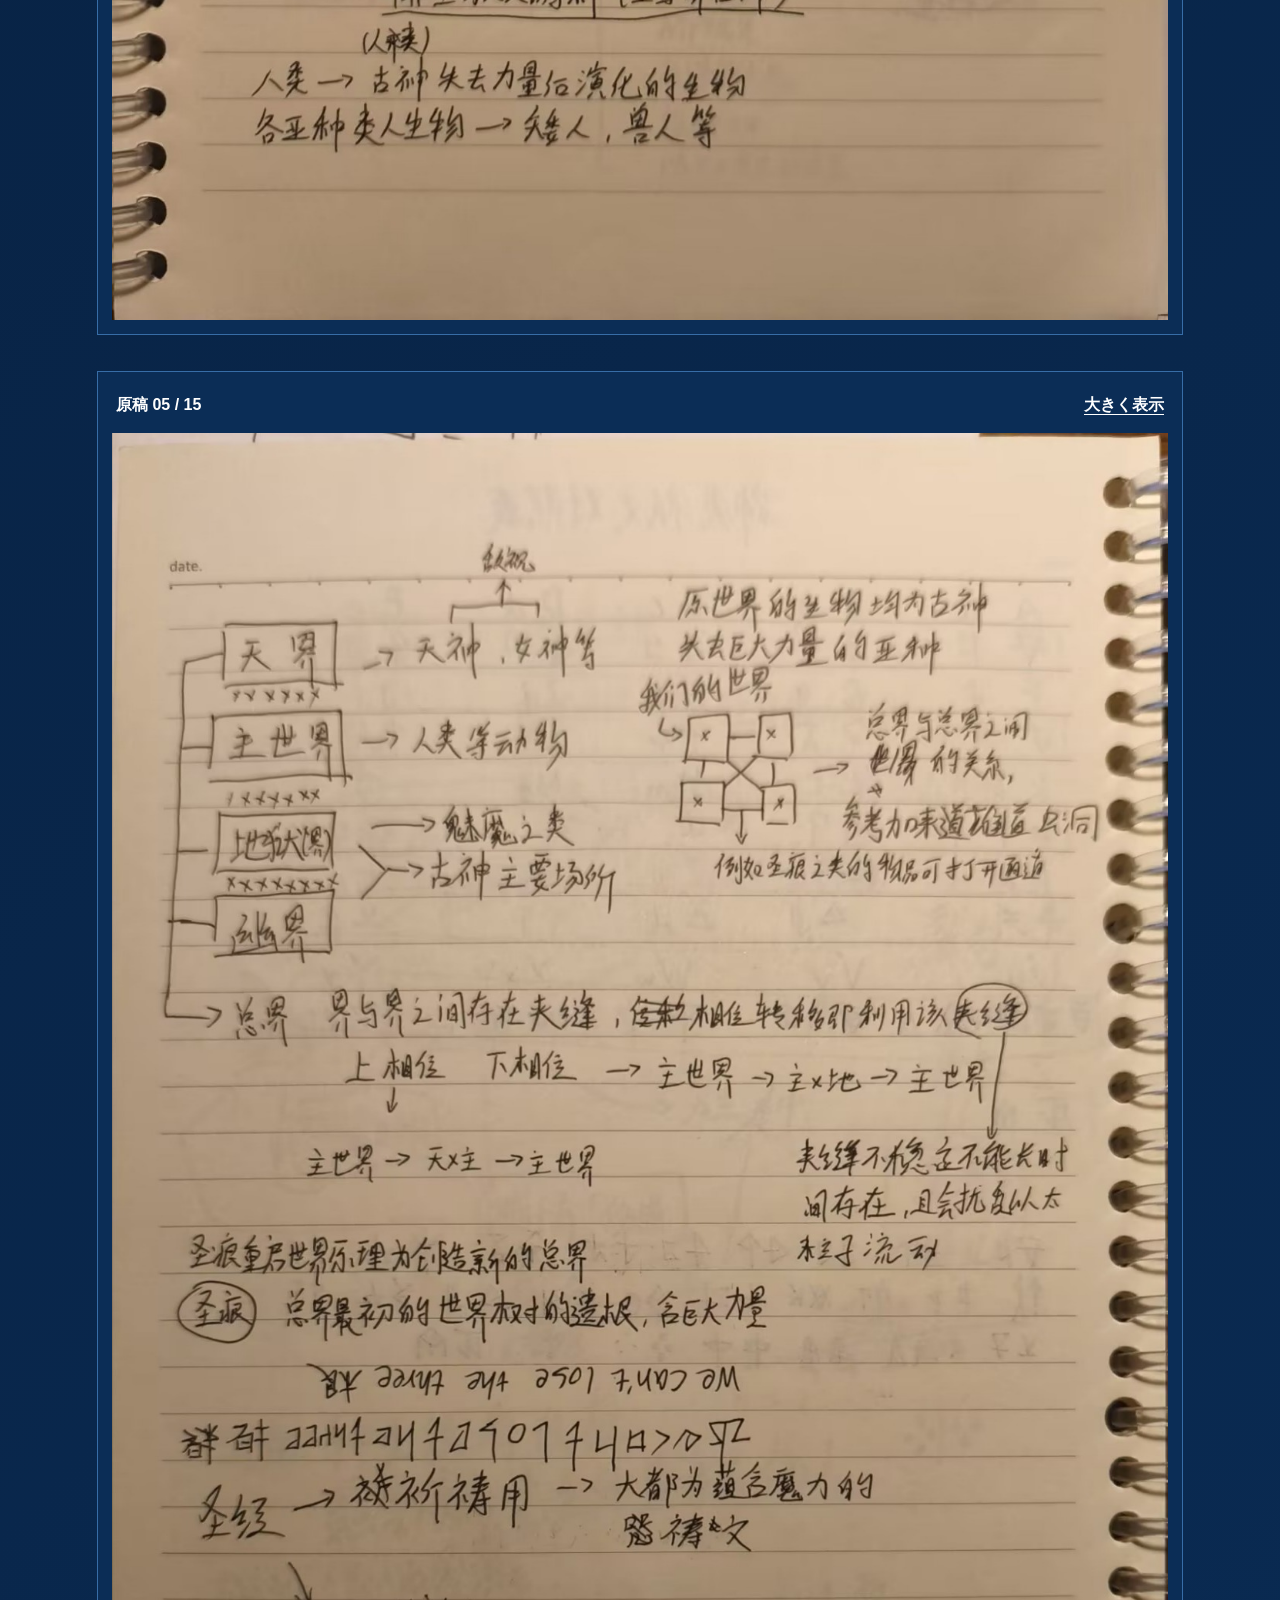
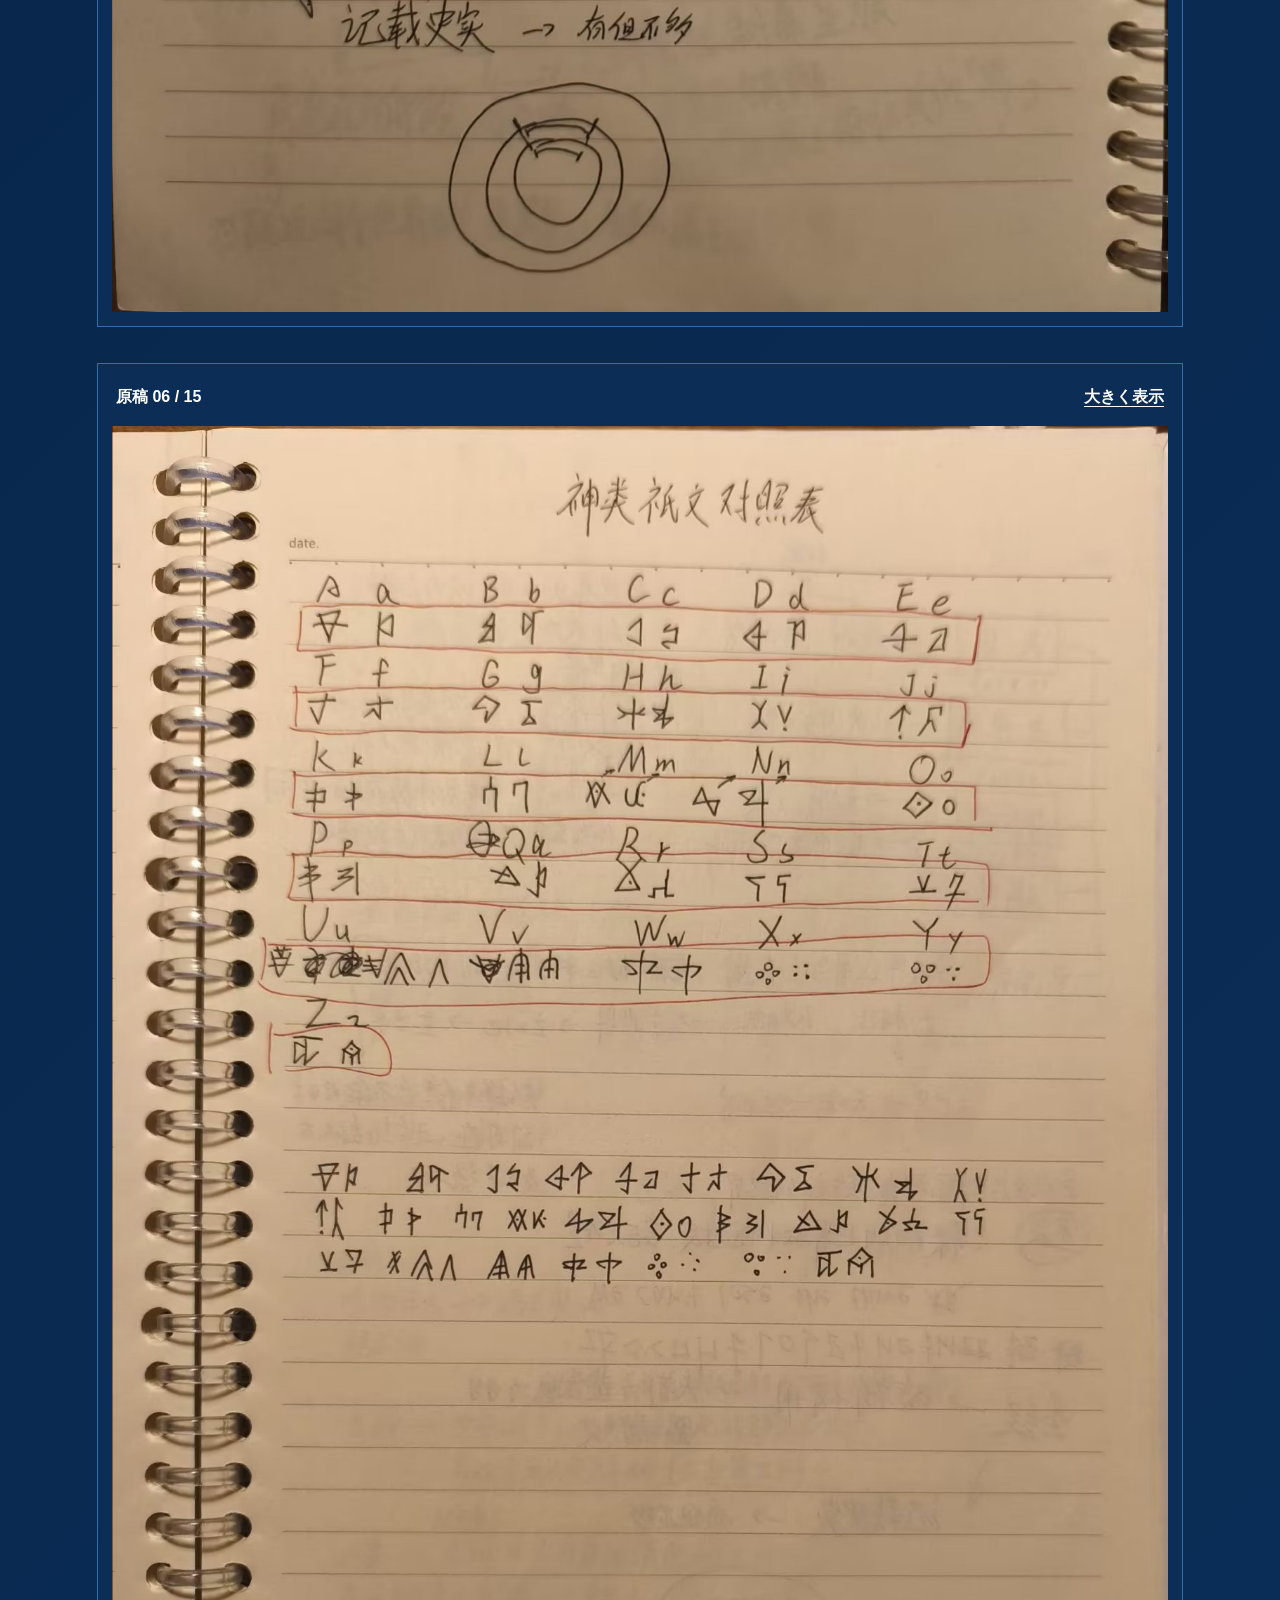
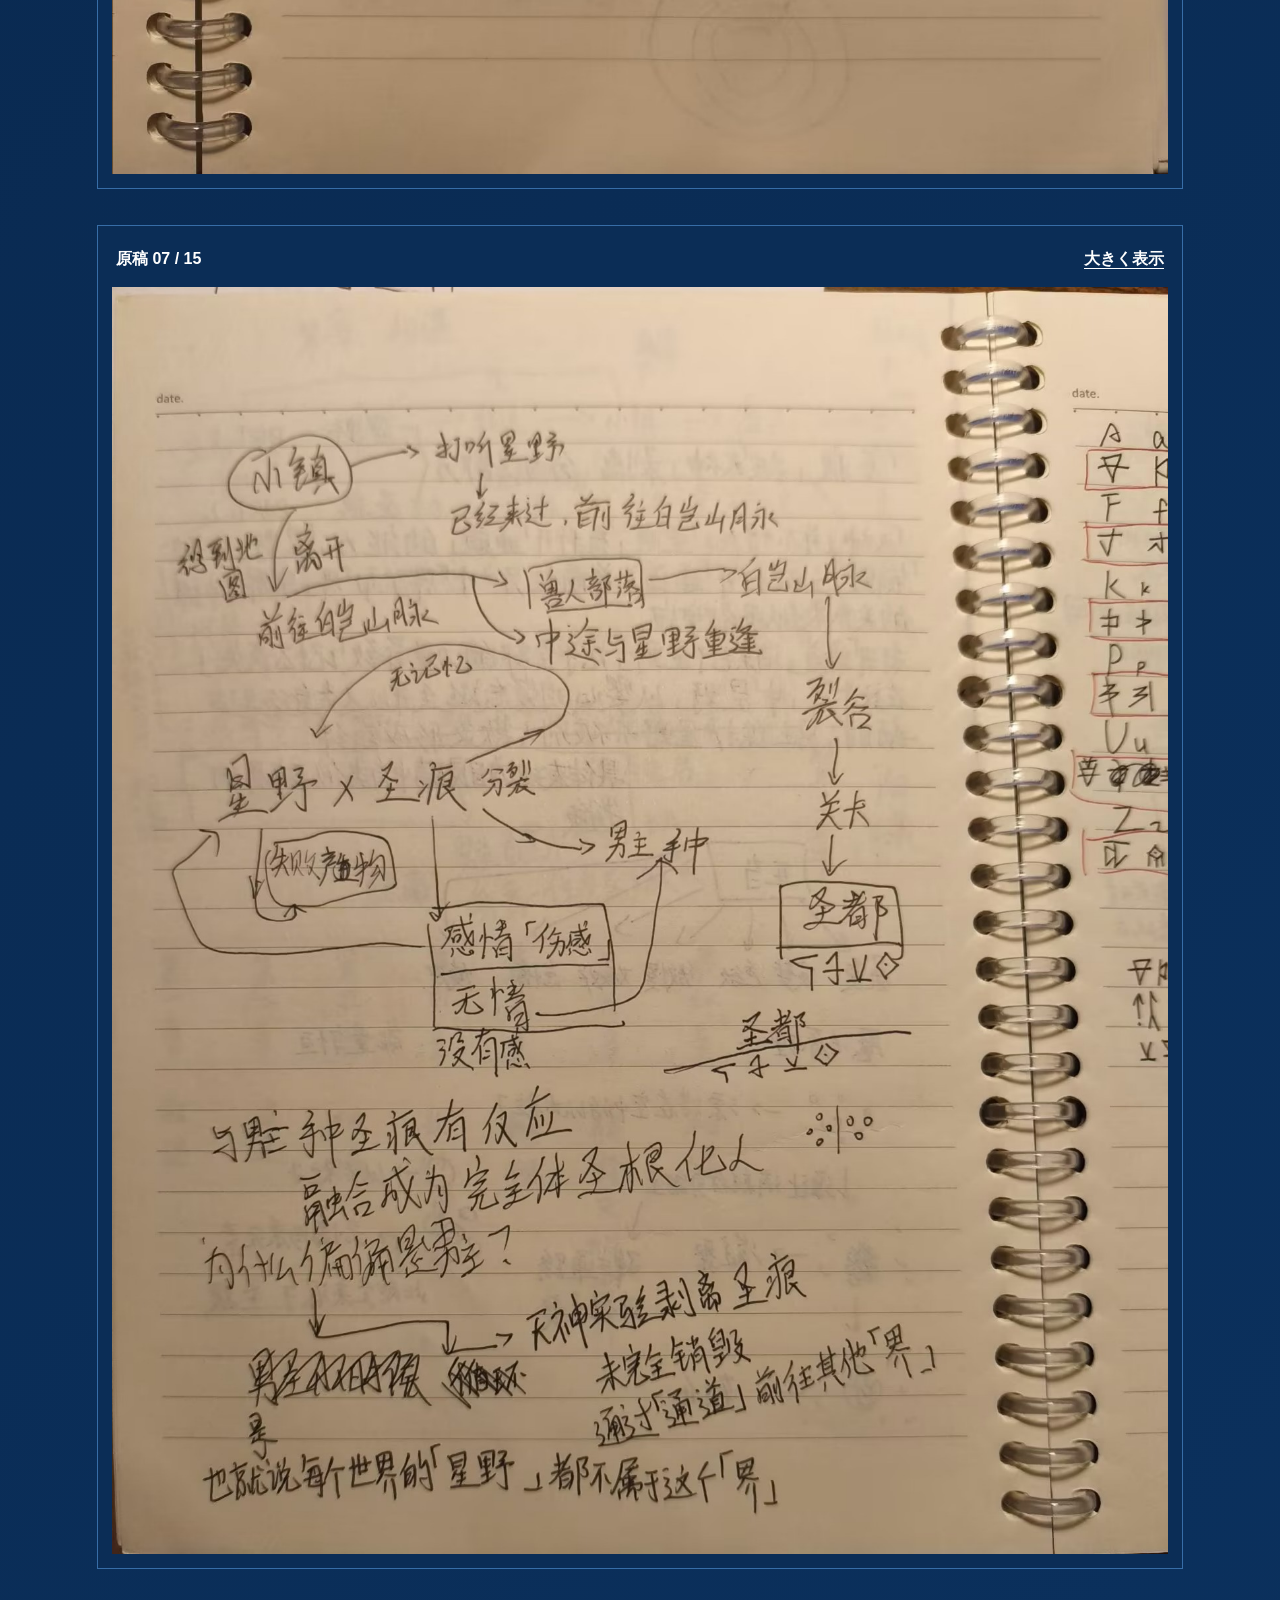
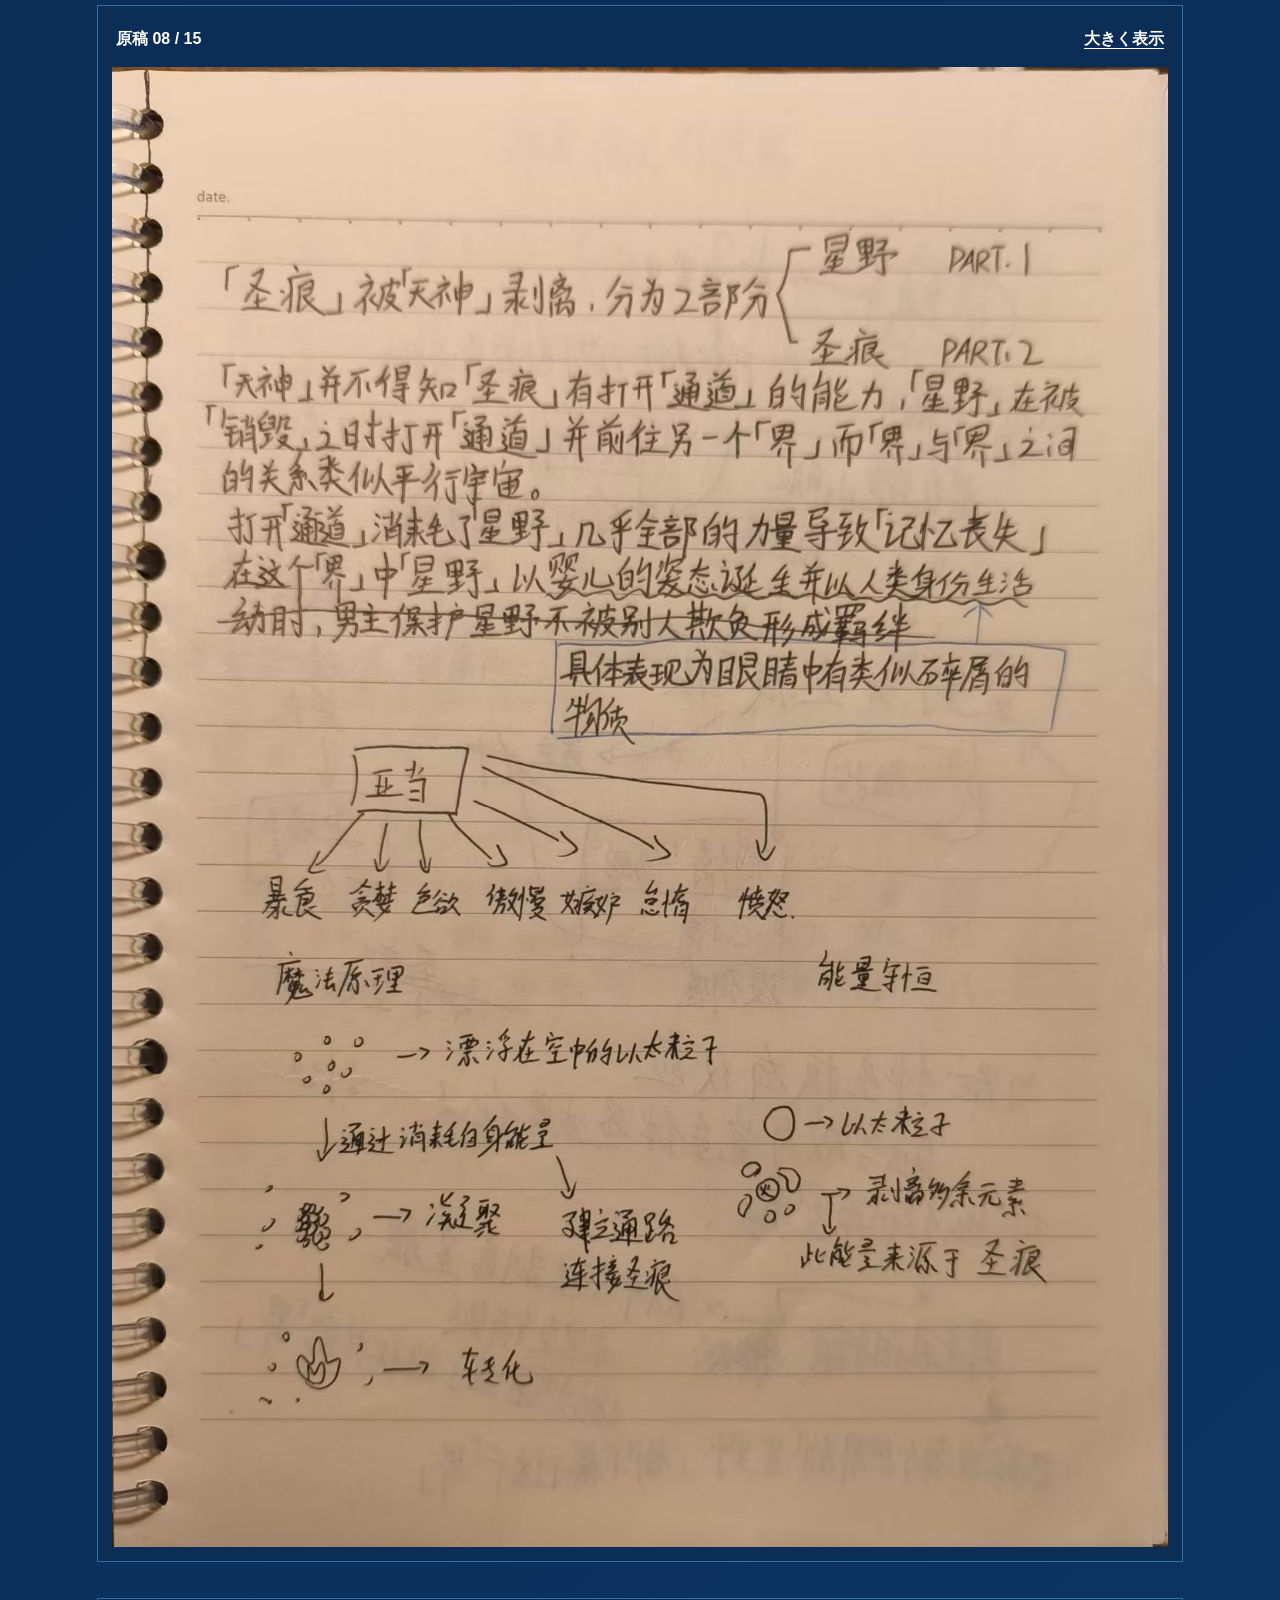
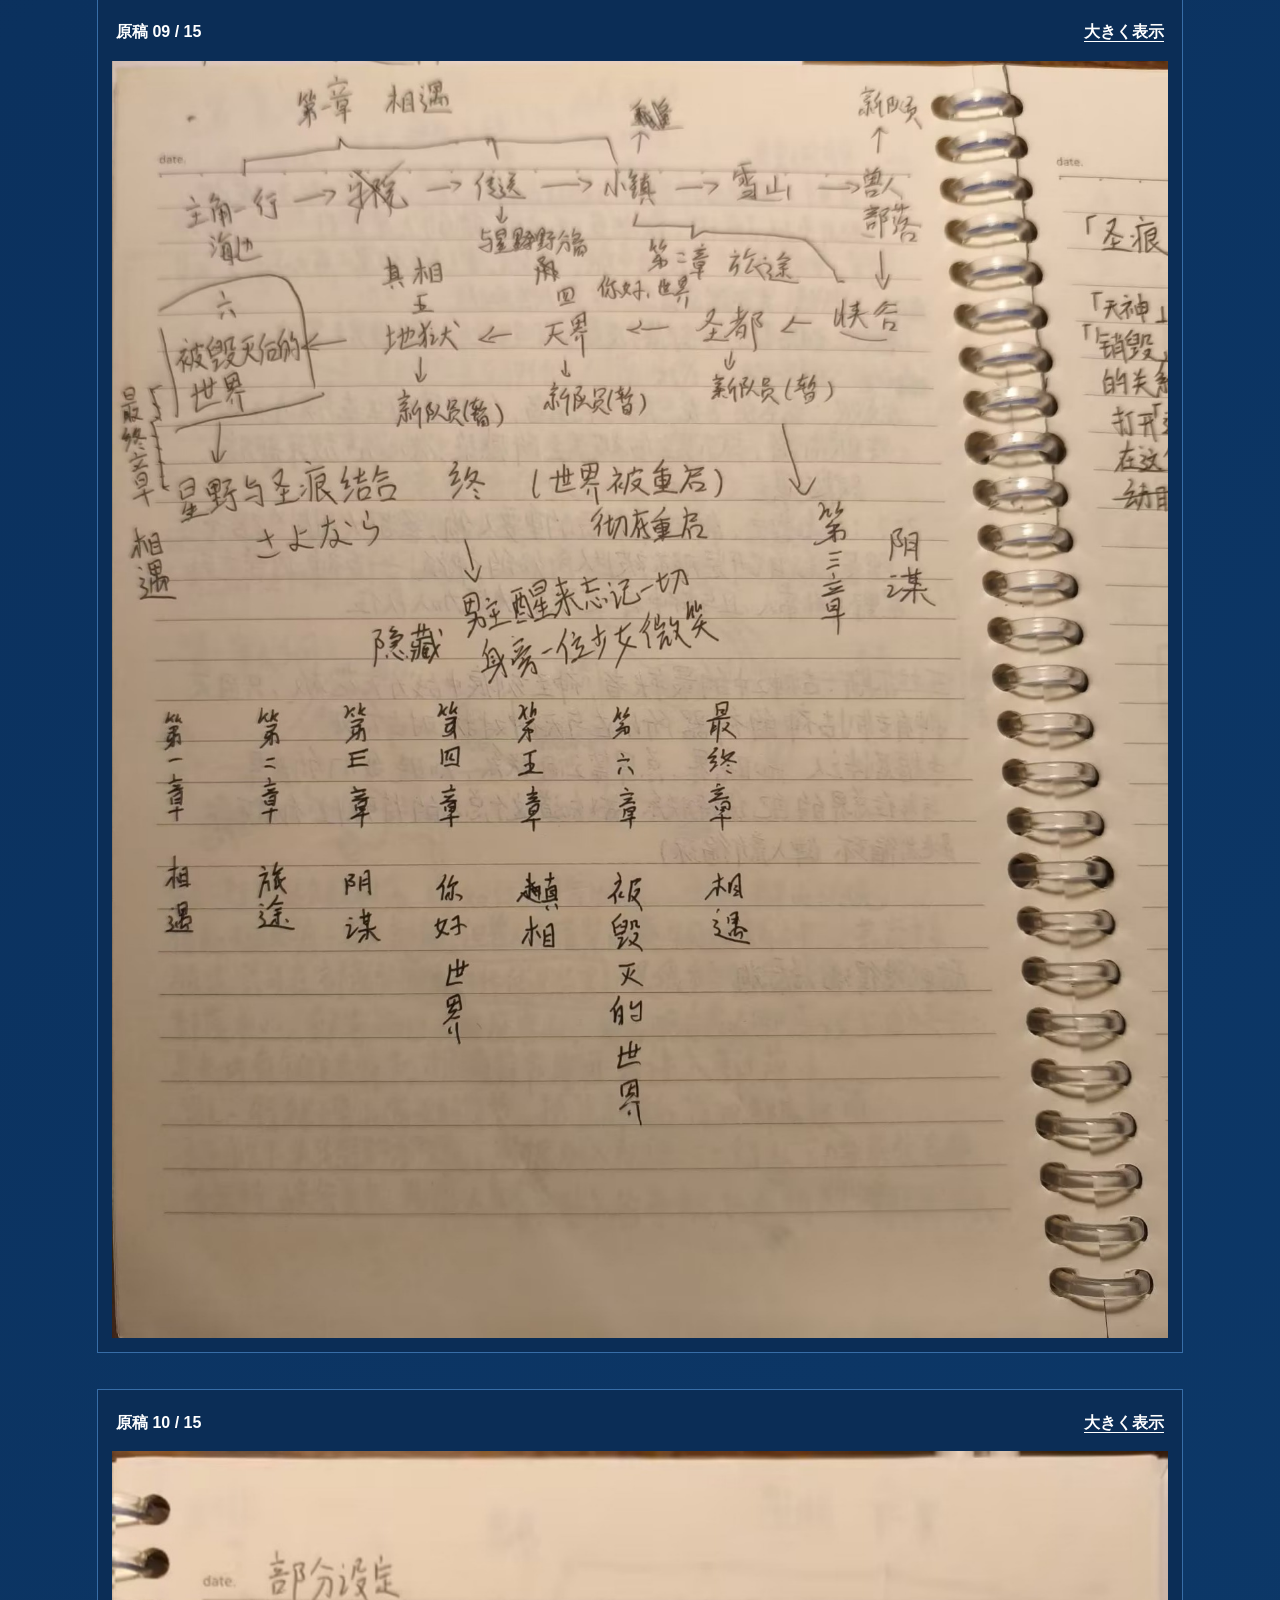
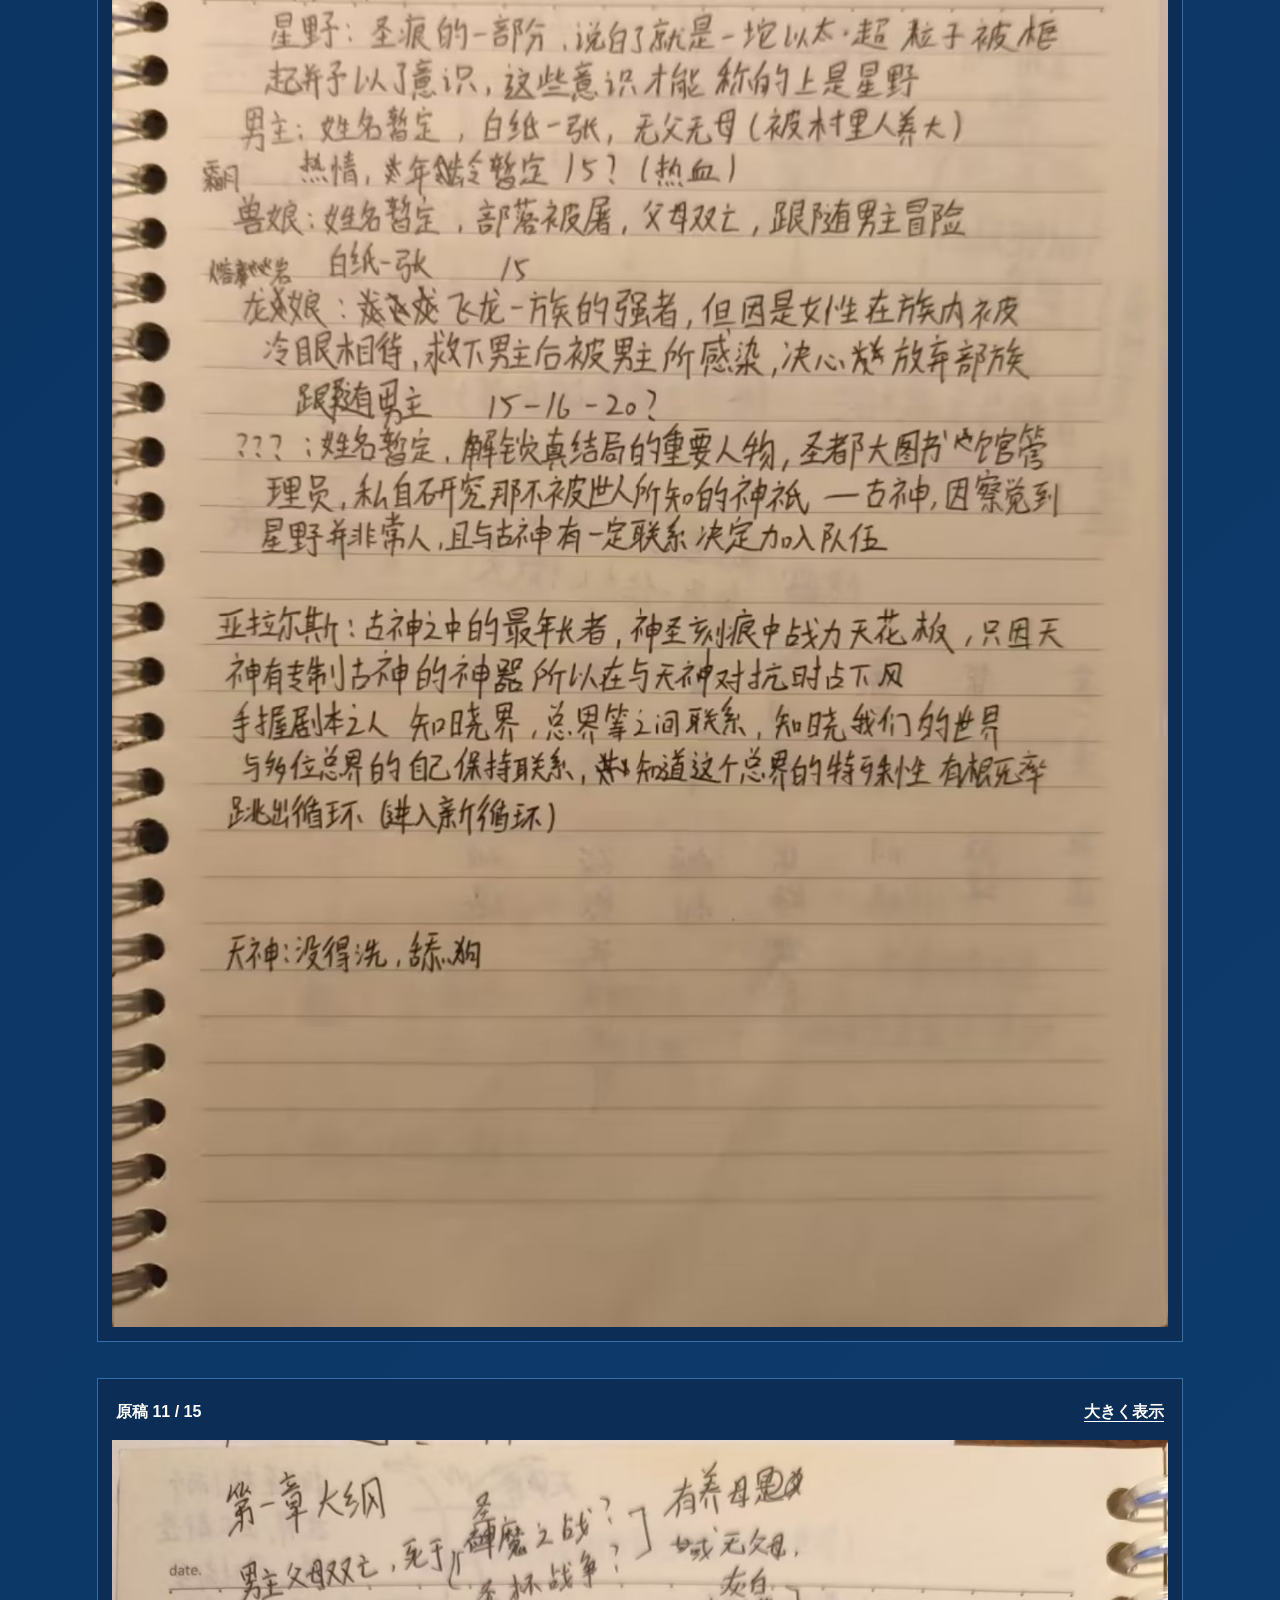
==== commit 30c00f36: "Apply layered blue theme with semibold white text across appendix pages" ====
--- a/manuscripts/index.html
+++ b/manuscripts/index.html
@@ -1 +1 @@
-<!doctype html><html lang="ja"><head><meta charset="utf-8"><meta name="viewport" content="width=device-width,initial-scale=1"><meta name="description" content="方向を補正した製本版PDFの全15ページを、元の順序で掲載しています。手書きの本文は中国語のままです。"><title>神聖刻痕 Root｜手書き原稿（中国語）｜APPENDIX</title><link rel="stylesheet" href="../assets/style.css"><style>.manuscript-page{margin:36px 0;background:#fff;border:1px solid var(--line);padding:14px}.manuscript-page img{display:block;width:100%;height:auto}.manuscript-page figcaption{padding:4px 4px 14px;display:flex;justify-content:space-between;gap:16px}.manuscript-page a{max-width:100%}.page-index{margin-bottom:24px}.reader-note{max-width:850px}</style></head><body id="top"><main class="reading"><header><a href="../index.html#p4">← 補足資料一覧へ</a><p class="eyebrow">PORTFOLIO p.4 / MANUSCRIPT</p><h1>神聖刻痕 Root｜手書き原稿（中国語）</h1><p class="reader-note">方向を補正した製本版PDFの全15ページを、元の順序で掲載しています。手書きの本文は中国語のままです。</p><p class="meta">以下の番号はPDF内のページ番号です。画像を選ぶと大きく表示できます。</p><div class="actions"><a class="button" href="root-manuscript-cn.pdf">PDFを開く（全15ページ・約6.8 MB）</a><a class="button secondary" href="../reading/root.html">日本語の企画書を読む</a></div></header><nav class="page-index" aria-label="原稿のページ番号"><a href="#page-01">01</a><a href="#page-02">02</a><a href="#page-03">03</a><a href="#page-04">04</a><a href="#page-05">05</a><a href="#page-06">06</a><a href="#page-07">07</a><a href="#page-08">08</a><a href="#page-09">09</a><a href="#page-10">10</a><a href="#page-11">11</a><a href="#page-12">12</a><a href="#page-13">13</a><a href="#page-14">14</a><a href="#page-15">15</a></nav><figure class="manuscript-page" id="page-01"><figcaption><strong>原稿 01 / 15</strong><a href="pages/page-01.jpg">大きく表示</a></figcaption><a href="pages/page-01.jpg"><img src="pages/page-01.jpg" width="1373" height="1920" loading="eager" alt="神聖刻痕 Root｜手書き原稿（中国語） — 1 / 15"></a></figure><figure class="manuscript-page" id="page-02"><figcaption><strong>原稿 02 / 15</strong><a href="pages/page-02.jpg">大きく表示</a></figcaption><a href="pages/page-02.jpg"><img src="pages/page-02.jpg" width="1369" height="1920" loading="lazy" alt="神聖刻痕 Root｜手書き原稿（中国語） — 2 / 15"></a></figure><figure class="manuscript-page" id="page-03"><figcaption><strong>原稿 03 / 15</strong><a href="pages/page-03.jpg">大きく表示</a></figcaption><a href="pages/page-03.jpg"><img src="pages/page-03.jpg" width="1377" height="1920" loading="lazy" alt="神聖刻痕 Root｜手書き原稿（中国語） — 3 / 15"></a></figure><figure class="manuscript-page" id="page-04"><figcaption><strong>原稿 04 / 15</strong><a href="pages/page-04.jpg">大きく表示</a></figcaption><a href="pages/page-04.jpg"><img src="pages/page-04.jpg" width="1370" height="1920" loading="lazy" alt="神聖刻痕 Root｜手書き原稿（中国語） — 4 / 15"></a></figure><figure class="manuscript-page" id="page-05"><figcaption><strong>原稿 05 / 15</strong><a href="pages/page-05.jpg">大きく表示</a></figcaption><a href="pages/page-05.jpg"><img src="pages/page-05.jpg" width="1371" height="1920" loading="lazy" alt="神聖刻痕 Root｜手書き原稿（中国語） — 5 / 15"></a></figure><figure class="manuscript-page" id="page-06"><figcaption><strong>原稿 06 / 15</strong><a href="pages/page-06.jpg">大きく表示</a></figcaption><a href="pages/page-06.jpg"><img src="pages/page-06.jpg" width="1504" height="1920" loading="lazy" alt="神聖刻痕 Root｜手書き原稿（中国語） — 6 / 15"></a></figure><figure class="manuscript-page" id="page-07"><figcaption><strong>原稿 07 / 15</strong><a href="pages/page-07.jpg">大きく表示</a></figcaption><a href="pages/page-07.jpg"><img src="pages/page-07.jpg" width="1601" height="1920" loading="lazy" alt="神聖刻痕 Root｜手書き原稿（中国語） — 7 / 15"></a></figure><figure class="manuscript-page" id="page-08"><figcaption><strong>原稿 08 / 15</strong><a href="pages/page-08.jpg">大きく表示</a></figcaption><a href="pages/page-08.jpg"><img src="pages/page-08.jpg" width="1370" height="1920" loading="lazy" alt="神聖刻痕 Root｜手書き原稿（中国語） — 8 / 15"></a></figure><figure class="manuscript-page" id="page-09"><figcaption><strong>原稿 09 / 15</strong><a href="pages/page-09.jpg">大きく表示</a></figcaption><a href="pages/page-09.jpg"><img src="pages/page-09.jpg" width="1588" height="1920" loading="lazy" alt="神聖刻痕 Root｜手書き原稿（中国語） — 9 / 15"></a></figure><figure class="manuscript-page" id="page-10"><figcaption><strong>原稿 10 / 15</strong><a href="pages/page-10.jpg">大きく表示</a></figcaption><a href="pages/page-10.jpg"><img src="pages/page-10.jpg" width="1374" height="1920" loading="lazy" alt="神聖刻痕 Root｜手書き原稿（中国語） — 10 / 15"></a></figure><figure class="manuscript-page" id="page-11"><figcaption><strong>原稿 11 / 15</strong><a href="pages/page-11.jpg">大きく表示</a></figcaption><a href="pages/page-11.jpg"><img src="pages/page-11.jpg" width="1371" height="1920" loading="lazy" alt="神聖刻痕 Root｜手書き原稿（中国語） — 11 / 15"></a></figure><figure class="manuscript-page" id="page-12"><figcaption><strong>原稿 12 / 15</strong><a href="pages/page-12.jpg">大きく表示</a></figcaption><a href="pages/page-12.jpg"><img src="pages/page-12.jpg" width="1373" height="1920" loading="lazy" alt="神聖刻痕 Root｜手書き原稿（中国語） — 12 / 15"></a></figure><figure class="manuscript-page" id="page-13"><figcaption><strong>原稿 13 / 15</strong><a href="pages/page-13.jpg">大きく表示</a></figcaption><a href="pages/page-13.jpg"><img src="pages/page-13.jpg" width="1564" height="1920" loading="lazy" alt="神聖刻痕 Root｜手書き原稿（中国語） — 13 / 15"></a></figure><figure class="manuscript-page" id="page-14"><figcaption><strong>原稿 14 / 15</strong><a href="pages/page-14.jpg">大きく表示</a></figcaption><a href="pages/page-14.jpg"><img src="pages/page-14.jpg" width="1376" height="1920" loading="lazy" alt="神聖刻痕 Root｜手書き原稿（中国語） — 14 / 15"></a></figure><figure class="manuscript-page" id="page-15"><figcaption><strong>原稿 15 / 15</strong><a href="pages/page-15.jpg">大きく表示</a></figcaption><a href="pages/page-15.jpg"><img src="pages/page-15.jpg" width="1593" height="1920" loading="lazy" alt="神聖刻痕 Root｜手書き原稿（中国語） — 15 / 15"></a></figure><footer class="footer"><p>原稿は企画段階の記録です。現段階の設定・構成については、電子企画書をご参照ください。</p></footer></main><a class="back-top" href="#top">先頭へ ↑</a></body></html>+<!doctype html><html lang="ja"><head><meta charset="utf-8"><meta name="viewport" content="width=device-width,initial-scale=1"><meta name="description" content="方向を補正した製本版PDFの全15ページを、元の順序で掲載しています。手書きの本文は中国語のままです。"><title>神聖刻痕 Root｜手書き原稿（中国語）｜APPENDIX</title><link rel="stylesheet" href="../assets/style.css?v=blue-v1"><style>.manuscript-page{margin:36px 0;background:var(--paper);border:1px solid var(--line);padding:14px}.manuscript-page img{display:block;width:100%;height:auto}.manuscript-page figcaption{padding:4px 4px 14px;display:flex;justify-content:space-between;gap:16px}.manuscript-page a{max-width:100%}.page-index{margin-bottom:24px}.reader-note{max-width:850px}</style></head><body id="top"><main class="reading"><header><a href="../index.html#p4">← 補足資料一覧へ</a><p class="eyebrow">PORTFOLIO p.4 / MANUSCRIPT</p><h1>神聖刻痕 Root｜手書き原稿（中国語）</h1><p class="reader-note">方向を補正した製本版PDFの全15ページを、元の順序で掲載しています。手書きの本文は中国語のままです。</p><p class="meta">以下の番号はPDF内のページ番号です。画像を選ぶと大きく表示できます。</p><div class="actions"><a class="button" href="root-manuscript-cn.pdf">PDFを開く（全15ページ・約6.8 MB）</a><a class="button secondary" href="../reading/root.html">日本語の企画書を読む</a></div></header><nav class="page-index" aria-label="原稿のページ番号"><a href="#page-01">01</a><a href="#page-02">02</a><a href="#page-03">03</a><a href="#page-04">04</a><a href="#page-05">05</a><a href="#page-06">06</a><a href="#page-07">07</a><a href="#page-08">08</a><a href="#page-09">09</a><a href="#page-10">10</a><a href="#page-11">11</a><a href="#page-12">12</a><a href="#page-13">13</a><a href="#page-14">14</a><a href="#page-15">15</a></nav><figure class="manuscript-page" id="page-01"><figcaption><strong>原稿 01 / 15</strong><a href="pages/page-01.jpg">大きく表示</a></figcaption><a href="pages/page-01.jpg"><img src="pages/page-01.jpg" width="1373" height="1920" loading="eager" alt="神聖刻痕 Root｜手書き原稿（中国語） — 1 / 15"></a></figure><figure class="manuscript-page" id="page-02"><figcaption><strong>原稿 02 / 15</strong><a href="pages/page-02.jpg">大きく表示</a></figcaption><a href="pages/page-02.jpg"><img src="pages/page-02.jpg" width="1369" height="1920" loading="lazy" alt="神聖刻痕 Root｜手書き原稿（中国語） — 2 / 15"></a></figure><figure class="manuscript-page" id="page-03"><figcaption><strong>原稿 03 / 15</strong><a href="pages/page-03.jpg">大きく表示</a></figcaption><a href="pages/page-03.jpg"><img src="pages/page-03.jpg" width="1377" height="1920" loading="lazy" alt="神聖刻痕 Root｜手書き原稿（中国語） — 3 / 15"></a></figure><figure class="manuscript-page" id="page-04"><figcaption><strong>原稿 04 / 15</strong><a href="pages/page-04.jpg">大きく表示</a></figcaption><a href="pages/page-04.jpg"><img src="pages/page-04.jpg" width="1370" height="1920" loading="lazy" alt="神聖刻痕 Root｜手書き原稿（中国語） — 4 / 15"></a></figure><figure class="manuscript-page" id="page-05"><figcaption><strong>原稿 05 / 15</strong><a href="pages/page-05.jpg">大きく表示</a></figcaption><a href="pages/page-05.jpg"><img src="pages/page-05.jpg" width="1371" height="1920" loading="lazy" alt="神聖刻痕 Root｜手書き原稿（中国語） — 5 / 15"></a></figure><figure class="manuscript-page" id="page-06"><figcaption><strong>原稿 06 / 15</strong><a href="pages/page-06.jpg">大きく表示</a></figcaption><a href="pages/page-06.jpg"><img src="pages/page-06.jpg" width="1504" height="1920" loading="lazy" alt="神聖刻痕 Root｜手書き原稿（中国語） — 6 / 15"></a></figure><figure class="manuscript-page" id="page-07"><figcaption><strong>原稿 07 / 15</strong><a href="pages/page-07.jpg">大きく表示</a></figcaption><a href="pages/page-07.jpg"><img src="pages/page-07.jpg" width="1601" height="1920" loading="lazy" alt="神聖刻痕 Root｜手書き原稿（中国語） — 7 / 15"></a></figure><figure class="manuscript-page" id="page-08"><figcaption><strong>原稿 08 / 15</strong><a href="pages/page-08.jpg">大きく表示</a></figcaption><a href="pages/page-08.jpg"><img src="pages/page-08.jpg" width="1370" height="1920" loading="lazy" alt="神聖刻痕 Root｜手書き原稿（中国語） — 8 / 15"></a></figure><figure class="manuscript-page" id="page-09"><figcaption><strong>原稿 09 / 15</strong><a href="pages/page-09.jpg">大きく表示</a></figcaption><a href="pages/page-09.jpg"><img src="pages/page-09.jpg" width="1588" height="1920" loading="lazy" alt="神聖刻痕 Root｜手書き原稿（中国語） — 9 / 15"></a></figure><figure class="manuscript-page" id="page-10"><figcaption><strong>原稿 10 / 15</strong><a href="pages/page-10.jpg">大きく表示</a></figcaption><a href="pages/page-10.jpg"><img src="pages/page-10.jpg" width="1374" height="1920" loading="lazy" alt="神聖刻痕 Root｜手書き原稿（中国語） — 10 / 15"></a></figure><figure class="manuscript-page" id="page-11"><figcaption><strong>原稿 11 / 15</strong><a href="pages/page-11.jpg">大きく表示</a></figcaption><a href="pages/page-11.jpg"><img src="pages/page-11.jpg" width="1371" height="1920" loading="lazy" alt="神聖刻痕 Root｜手書き原稿（中国語） — 11 / 15"></a></figure><figure class="manuscript-page" id="page-12"><figcaption><strong>原稿 12 / 15</strong><a href="pages/page-12.jpg">大きく表示</a></figcaption><a href="pages/page-12.jpg"><img src="pages/page-12.jpg" width="1373" height="1920" loading="lazy" alt="神聖刻痕 Root｜手書き原稿（中国語） — 12 / 15"></a></figure><figure class="manuscript-page" id="page-13"><figcaption><strong>原稿 13 / 15</strong><a href="pages/page-13.jpg">大きく表示</a></figcaption><a href="pages/page-13.jpg"><img src="pages/page-13.jpg" width="1564" height="1920" loading="lazy" alt="神聖刻痕 Root｜手書き原稿（中国語） — 13 / 15"></a></figure><figure class="manuscript-page" id="page-14"><figcaption><strong>原稿 14 / 15</strong><a href="pages/page-14.jpg">大きく表示</a></figcaption><a href="pages/page-14.jpg"><img src="pages/page-14.jpg" width="1376" height="1920" loading="lazy" alt="神聖刻痕 Root｜手書き原稿（中国語） — 14 / 15"></a></figure><figure class="manuscript-page" id="page-15"><figcaption><strong>原稿 15 / 15</strong><a href="pages/page-15.jpg">大きく表示</a></figcaption><a href="pages/page-15.jpg"><img src="pages/page-15.jpg" width="1593" height="1920" loading="lazy" alt="神聖刻痕 Root｜手書き原稿（中国語） — 15 / 15"></a></figure><footer class="footer"><p>原稿は企画段階の記録です。現段階の設定・構成については、電子企画書をご参照ください。</p></footer></main><a class="back-top" href="#top">先頭へ ↑</a></body></html>
--- a/assets/style.css
+++ b/assets/style.css
@@ -1,2 +1,4 @@
 
-:root{color-scheme:light;--ink:#18293c;--sub:#526277;--line:#dce3eb;--blue:#1c5286;--paper:#fff;--bg:#f3f6fa}*{box-sizing:border-box}html{scroll-behavior:smooth;scroll-padding-top:24px}body{margin:0;background:var(--bg);color:var(--ink);font:16px/1.85 "Yu Gothic","Meiryo","Microsoft YaHei",sans-serif}a{color:var(--blue);text-underline-offset:4px}a:hover{color:#102f50}a:focus-visible,summary:focus-visible{outline:3px solid #e9a328;outline-offset:4px}h1,h2,h3{line-height:1.5}h1{font-size:2.15rem;margin:0 0 12px;font-weight:700}h2{font-size:1.5rem;margin:0 0 16px}h3{font-size:1.1rem;margin:0 0 10px}p{margin:8px 0 18px}.shell{max-width:1380px;margin:auto;display:grid;grid-template-columns:245px minmax(0,1fr);min-height:100vh}.sidebar{padding:40px 25px;position:sticky;top:0;height:100vh;border-right:1px solid var(--line);background:#fff}.brand{letter-spacing:.18em;font-size:1.15rem;font-weight:800;color:var(--ink);text-decoration:none}.sideline{font-size:.875rem;color:var(--sub);margin:8px 0 30px}.nav{display:grid;gap:9px}.nav a{text-decoration:none;padding:8px 10px;border-radius:5px}.nav a:hover{background:var(--bg)}main{padding:44px 48px 72px;min-width:0}.eyebrow{color:var(--blue);font-size:.875rem;font-weight:700;letter-spacing:.1em;margin:0 0 8px}.lead{max-width:780px;color:var(--sub)}.meta{font-size:.875rem;color:var(--sub)}.page-index{display:flex;flex-wrap:wrap;gap:8px;margin:20px 0 36px}.page-index a{border:1px solid var(--line);background:#fff;text-decoration:none;padding:5px 13px;border-radius:4px;font-size:.875rem}section{margin:38px 0}.section-head{display:flex;gap:16px;align-items:baseline;border-bottom:2px solid var(--ink);padding-bottom:9px;margin-bottom:20px}.section-head h2{margin:0}.num{color:var(--blue);font-size:.875rem;font-weight:700}.grid{display:grid;grid-template-columns:repeat(2,minmax(0,1fr));gap:18px}.card{background:#fff;border:1px solid var(--line);padding:24px;border-radius:6px;min-width:0}.tag{display:inline-block;color:var(--blue);background:#edf3fa;padding:2px 9px;font-size:.875rem;margin-bottom:10px;border-radius:3px}.actions{display:flex;gap:10px;flex-wrap:wrap;margin-top:20px}.button{display:inline-block;background:var(--blue);color:#fff;text-decoration:none;padding:9px 15px;border-radius:4px}.button:hover{background:#153d65;color:#fff}.secondary{background:#fff;color:var(--blue);border:1px solid var(--line)}.notice{margin-top:18px;border-left:3px solid #ba882d;padding:10px 17px;background:#faf7ef}.notice p{margin:4px 0}.source-row{padding:19px 0;border-bottom:1px solid var(--line);display:grid;grid-template-columns:92px 1fr;gap:18px}.source-row h3{margin-top:0}.links{display:grid;gap:9px}.links a{overflow-wrap:anywhere}.gallery{display:grid;grid-template-columns:repeat(2,minmax(0,1fr));gap:18px}.gallery figure{margin:0;background:#fff;border:1px solid var(--line);border-radius:6px;overflow:hidden}.gallery img{width:100%;height:260px;object-fit:contain;background:#f0f3f7;padding:10px;display:block}.gallery figcaption{padding:15px 18px}.gallery .name{display:block;font-weight:700}.gallery .meta{display:block}.avatar{width:100px;height:100px;object-fit:contain;background:white;border:1px solid var(--line);margin:10px 0}.footer{border-top:1px solid var(--line);padding-top:22px;color:var(--sub);font-size:.875rem}.reading{max-width:1150px;margin:auto;padding:32px}.reading header{margin-bottom:30px}.reading article{background:#fff;padding:40px 46px;border:1px solid var(--line)}.reading article h2{margin:42px 0 18px;padding-top:10px;border-top:1px solid var(--line)}.reading article h3{margin-top:28px}.reading article h4{font-size:1rem}.reading article p{white-space:pre-wrap;overflow-wrap:anywhere}.table-wrap{overflow-x:auto;margin:22px 0}table{border-collapse:collapse;width:100%;font-size:.9375rem}th,td{border:1px solid #cdd6e0;padding:10px 13px;text-align:left;vertical-align:top;min-width:110px}th{background:#eaf0f7}td p,th p{margin:0}.toc{background:#edf2f8;padding:20px 24px;margin:20px 0}.toc ol{margin:10px 0;padding-left:24px}.bullet{padding-left:18px}.back-top{position:fixed;bottom:22px;right:22px;background:var(--ink);color:white;padding:8px 14px;text-decoration:none;border-radius:4px;font-size:.875rem}.back-top:hover{color:white}.skip{position:absolute;left:-9999px}.skip:focus{left:10px;top:10px;background:#fff;padding:10px;z-index:10}@media(max-width:850px){.shell{display:block}.sidebar{position:static;height:auto;padding:20px 22px;border-right:0;border-bottom:1px solid var(--line)}.sideline{margin:5px 0 12px}.nav{display:flex;flex-wrap:wrap;gap:4px;font-size:.875rem}.nav a{padding:4px 8px}main{padding:28px 22px 60px}.reading{padding:20px 12px}.reading article{padding:24px 20px}}@media(max-width:560px){.grid,.gallery{grid-template-columns:1fr}.source-row{grid-template-columns:1fr;gap:0}h1{font-size:1.8rem}.gallery img{height:250px}.card{padding:20px}}@media print{.sidebar,.back-top,.actions,.page-index,.toc{display:none}.shell{display:block}main,.reading,.reading article{padding:0;border:0}body{background:#fff}.card,figure{break-inside:avoid}a{color:#000}.table-wrap{overflow:visible}}
+:root{color-scheme:dark;--ink:#fff;--sub:#fff;--line:#376da7;--blue:#fff;--paper:#0b2d56;--bg:#06172f;--accent:#3ba4ff}*{box-sizing:border-box}html{scroll-behavior:smooth;scroll-padding-top:24px}body{margin:0;background:linear-gradient(135deg,#06172f 0%,#0b315e 52%,#104c85 100%);color:var(--ink);font:600 16px/1.85 "Yu Gothic","Meiryo","Microsoft YaHei",sans-serif}a{color:var(--blue);text-underline-offset:4px}a:hover{color:#fff;text-decoration-thickness:2px}a:focus-visible,summary:focus-visible{outline:3px solid #72c5ff;outline-offset:4px}h1,h2,h3{line-height:1.5}h1{font-size:2.15rem;margin:0 0 12px;font-weight:700}h2{font-size:1.5rem;margin:0 0 16px}h3{font-size:1.1rem;margin:0 0 10px}p{margin:8px 0 18px}.shell{max-width:1380px;margin:auto;display:grid;grid-template-columns:245px minmax(0,1fr);min-height:100vh}.sidebar{padding:40px 25px;position:sticky;top:0;height:100vh;border-right:1px solid var(--line);background:linear-gradient(180deg,#071b38,#0b3c72)}.brand{letter-spacing:.18em;font-size:1.15rem;font-weight:800;color:var(--ink);text-decoration:none}.sideline{font-size:.875rem;color:var(--sub);margin:8px 0 30px}.nav{display:grid;gap:9px}.nav a{text-decoration:none;padding:8px 10px;border-radius:5px}.nav a:hover{background:#165896}main{padding:44px 48px 72px;min-width:0}.eyebrow{color:var(--blue);font-size:.875rem;font-weight:700;letter-spacing:.1em;margin:0 0 8px}.lead{max-width:780px;color:var(--sub)}.meta{font-size:.875rem;color:var(--sub)}.page-index{display:flex;flex-wrap:wrap;gap:8px;margin:20px 0 36px}.page-index a{border:1px solid var(--line);background:#104577;text-decoration:none;padding:5px 13px;border-radius:4px;font-size:.875rem}section{margin:38px 0}.section-head{display:flex;gap:16px;align-items:baseline;border-bottom:2px solid var(--accent);padding-bottom:9px;margin-bottom:20px}.section-head h2{margin:0}.num{color:var(--blue);font-size:.875rem;font-weight:700}.grid{display:grid;grid-template-columns:repeat(2,minmax(0,1fr));gap:18px}.card{background:linear-gradient(145deg,#103d6d,#0b2d56);border:1px solid var(--line);padding:24px;border-radius:6px;min-width:0}.tag{display:inline-block;color:var(--blue);background:#145b9e;padding:2px 9px;font-size:.875rem;margin-bottom:10px;border-radius:3px}.actions{display:flex;gap:10px;flex-wrap:wrap;margin-top:20px}.button{display:inline-block;background:linear-gradient(135deg,#1462bc,#1267b5);color:#fff;text-decoration:none;padding:9px 15px;border-radius:4px}.button:hover{background:#1972c7;color:#fff}.secondary{background:#103c69;color:#fff;border:1px solid var(--line)}.notice{margin-top:18px;border-left:3px solid var(--accent);padding:10px 17px;background:#0c3a68}.notice p{margin:4px 0}.source-row{padding:19px 0;border-bottom:1px solid var(--line);display:grid;grid-template-columns:92px 1fr;gap:18px}.source-row h3{margin-top:0}.links{display:grid;gap:9px}.links a{overflow-wrap:anywhere}.gallery{display:grid;grid-template-columns:repeat(2,minmax(0,1fr));gap:18px}.gallery figure{margin:0;background:var(--paper);border:1px solid var(--line);border-radius:6px;overflow:hidden}.gallery img{width:100%;height:260px;object-fit:contain;background:#071e3c;padding:10px;display:block}.gallery figcaption{padding:15px 18px}.gallery .name{display:block;font-weight:700}.gallery .meta{display:block}.avatar{width:100px;height:100px;object-fit:contain;background:#071e3c;border:1px solid var(--line);margin:10px 0}.footer{border-top:1px solid var(--line);padding-top:22px;color:var(--sub);font-size:.875rem}.reading{max-width:1150px;margin:auto;padding:32px}.reading header{margin-bottom:30px}.reading article{background:var(--paper);padding:40px 46px;border:1px solid var(--line)}.reading article h2{margin:42px 0 18px;padding-top:10px;border-top:1px solid var(--line)}.reading article h3{margin-top:28px}.reading article h4{font-size:1rem}.reading article p{white-space:pre-wrap;overflow-wrap:anywhere}.table-wrap{overflow-x:auto;margin:22px 0}table{border-collapse:collapse;width:100%;font-size:.9375rem}th,td{border:1px solid var(--line);padding:10px 13px;text-align:left;vertical-align:top;min-width:110px}th{background:#164f88;font-weight:750}tbody tr:nth-child(even){background:#0e3561}td p,th p{margin:0}.toc{background:#0e3d70;padding:20px 24px;margin:20px 0}.toc ol{margin:10px 0;padding-left:24px}.bullet{padding-left:18px}.back-top{position:fixed;bottom:22px;right:22px;background:#11589e;color:white;padding:8px 14px;text-decoration:none;border-radius:4px;font-size:.875rem}.back-top:hover{color:white}.skip{position:absolute;left:-9999px}.skip:focus{left:10px;top:10px;background:#0b2d56;padding:10px;z-index:10}@media(max-width:850px){.shell{display:block}.sidebar{position:static;height:auto;padding:20px 22px;border-right:0;border-bottom:1px solid var(--line)}.sideline{margin:5px 0 12px}.nav{display:flex;flex-wrap:wrap;gap:4px;font-size:.875rem}.nav a{padding:4px 8px}main{padding:28px 22px 60px}.reading{padding:20px 12px}.reading article{padding:24px 20px}}@media(max-width:560px){.grid,.gallery{grid-template-columns:1fr}.source-row{grid-template-columns:1fr;gap:0}h1{font-size:1.8rem}.gallery img{height:250px}.card{padding:20px}}@media print{.sidebar,.back-top,.actions,.page-index,.toc{display:none}.shell{display:block}main,.reading,.reading article{padding:0;border:0}body{background:#fff;color:#111}a,.meta,.lead,.sideline,.eyebrow,.num,.tag,.footer{color:#111}.card,.gallery figure,.reading article,.notice,.manuscript-page{background:#fff!important;color:#111}.gallery img{background:#fff}th{background:#e5edf5;color:#111}tbody tr:nth-child(even){background:#fff}.card,figure{break-inside:avoid}a{color:#000}.table-wrap{overflow:visible}}
+
+strong,b{font-weight:750}.page-index a:hover{background:#1766ac}.secondary:hover{background:#185d9c}.button{box-shadow:0 3px 14px #020d2426}.reading article{box-shadow:0 12px 36px #020d2426}::selection{background:#1c7ed6;color:#fff}@media(prefers-reduced-motion:reduce){html{scroll-behavior:auto}}
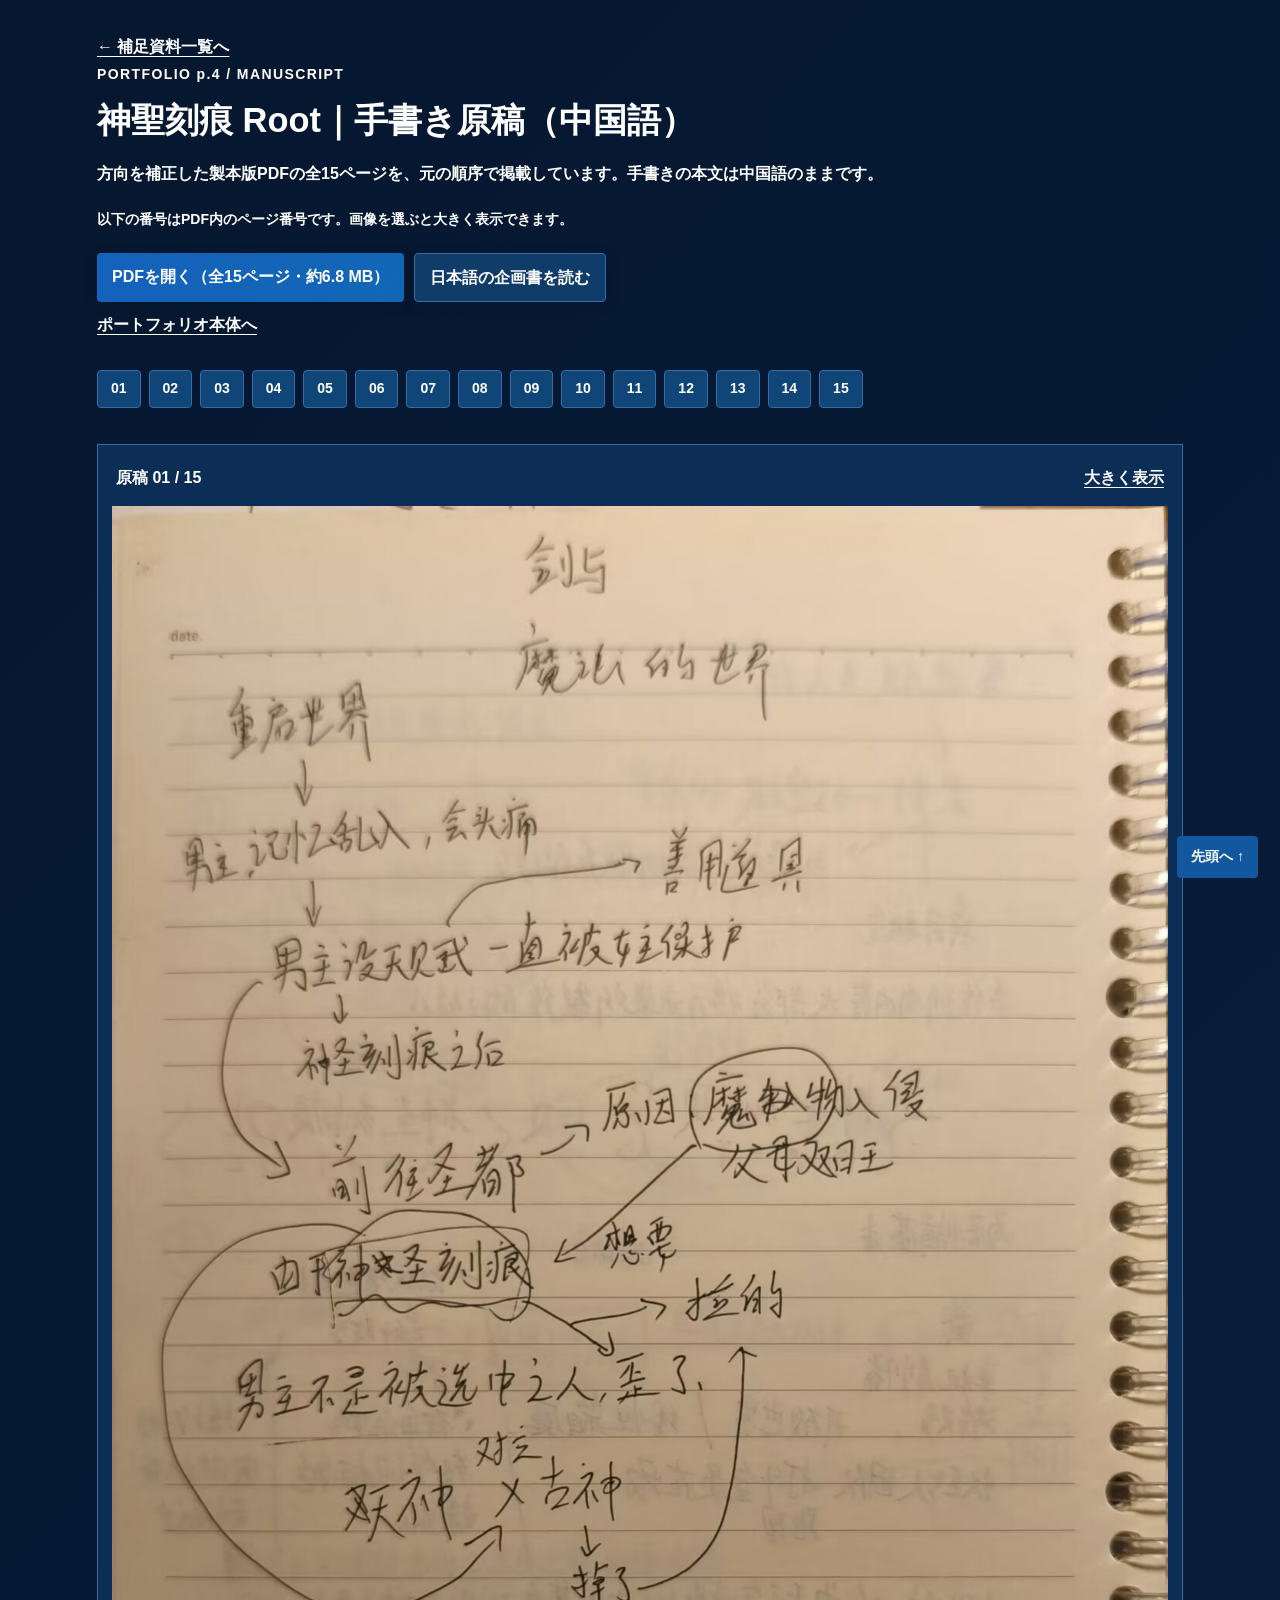
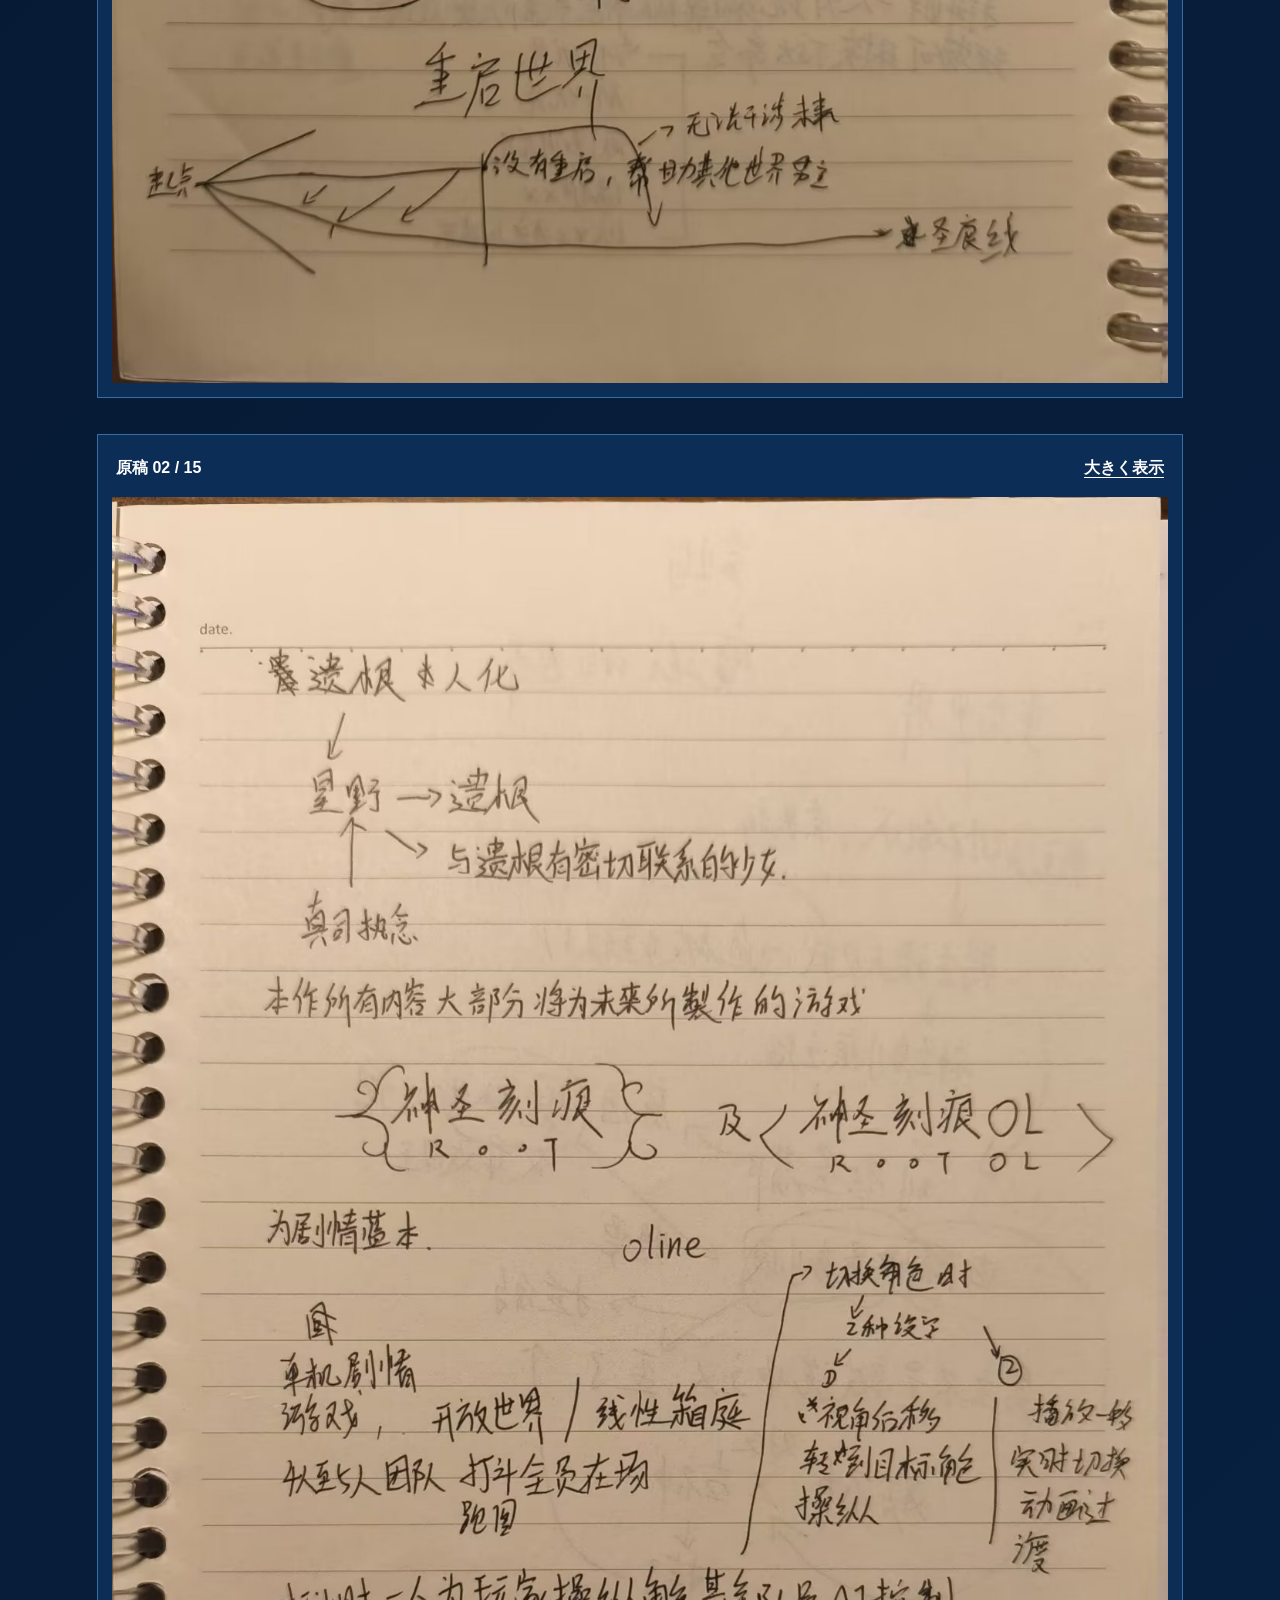
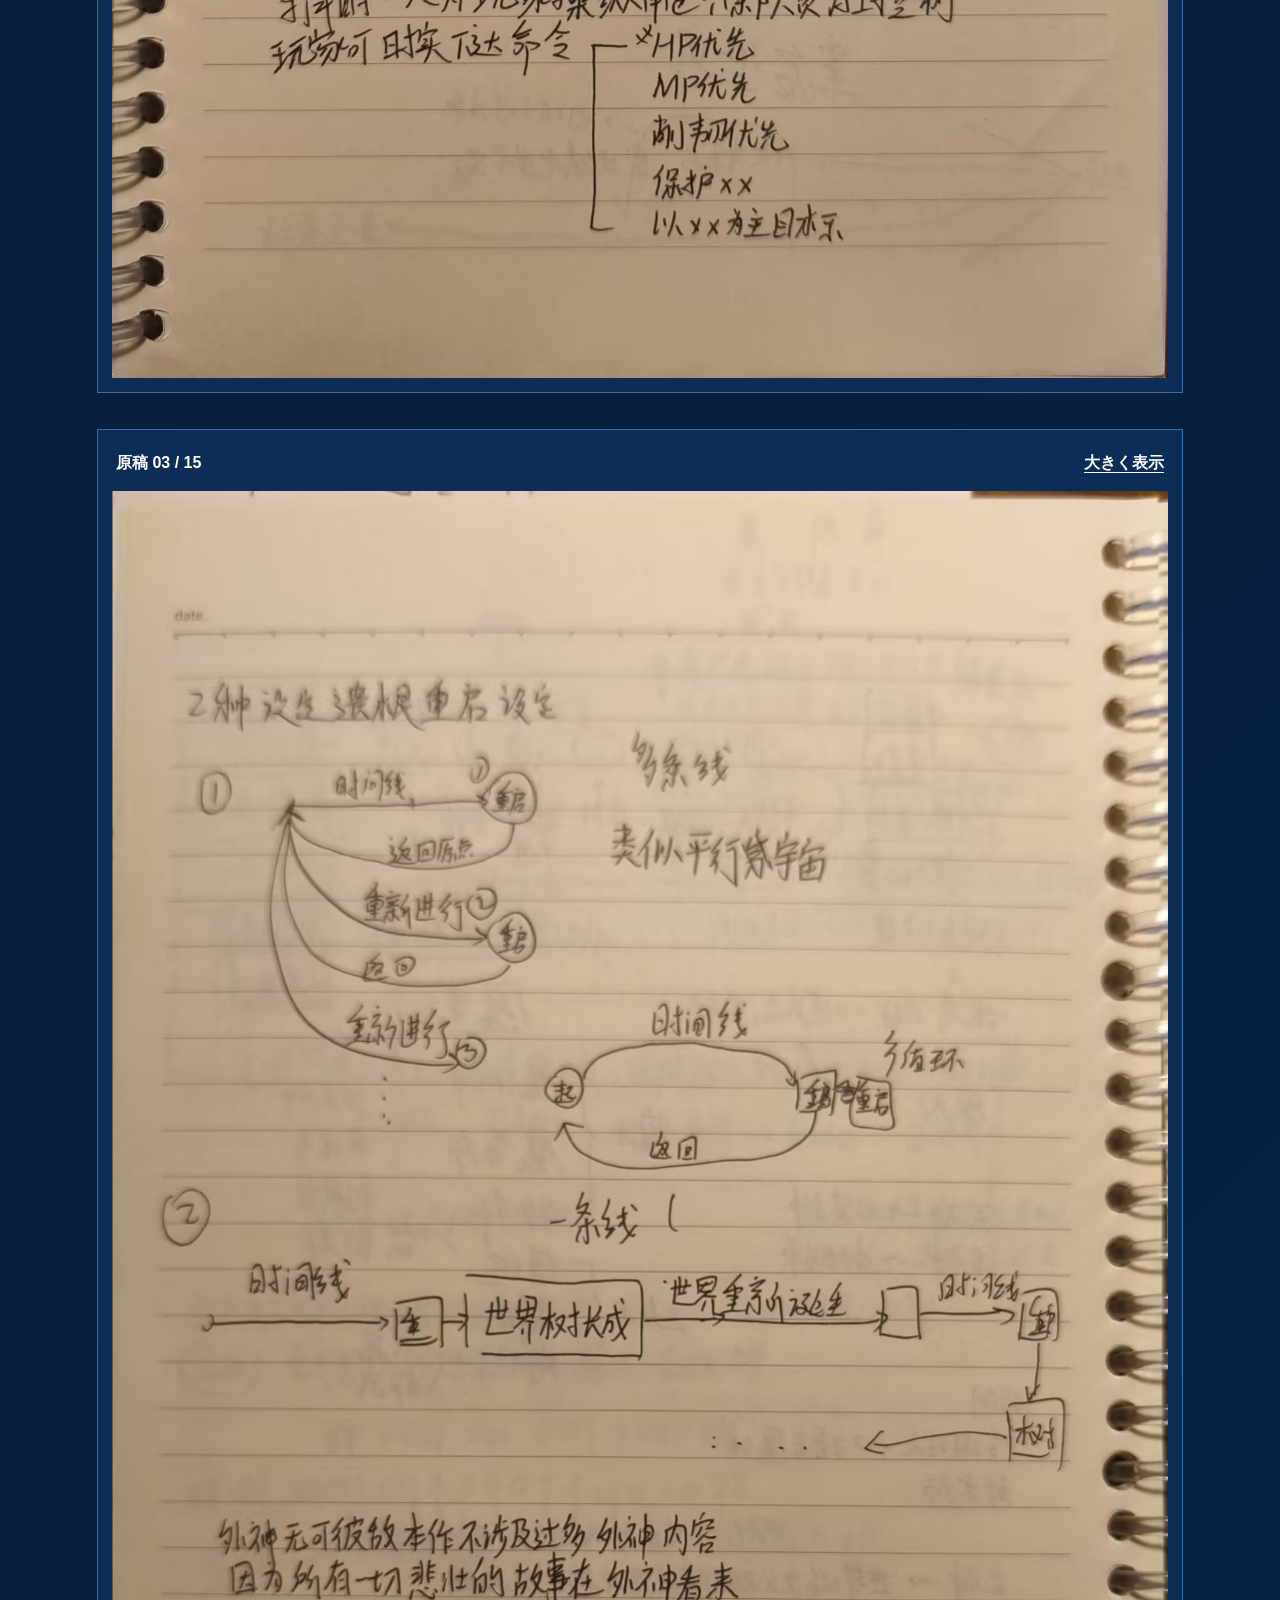
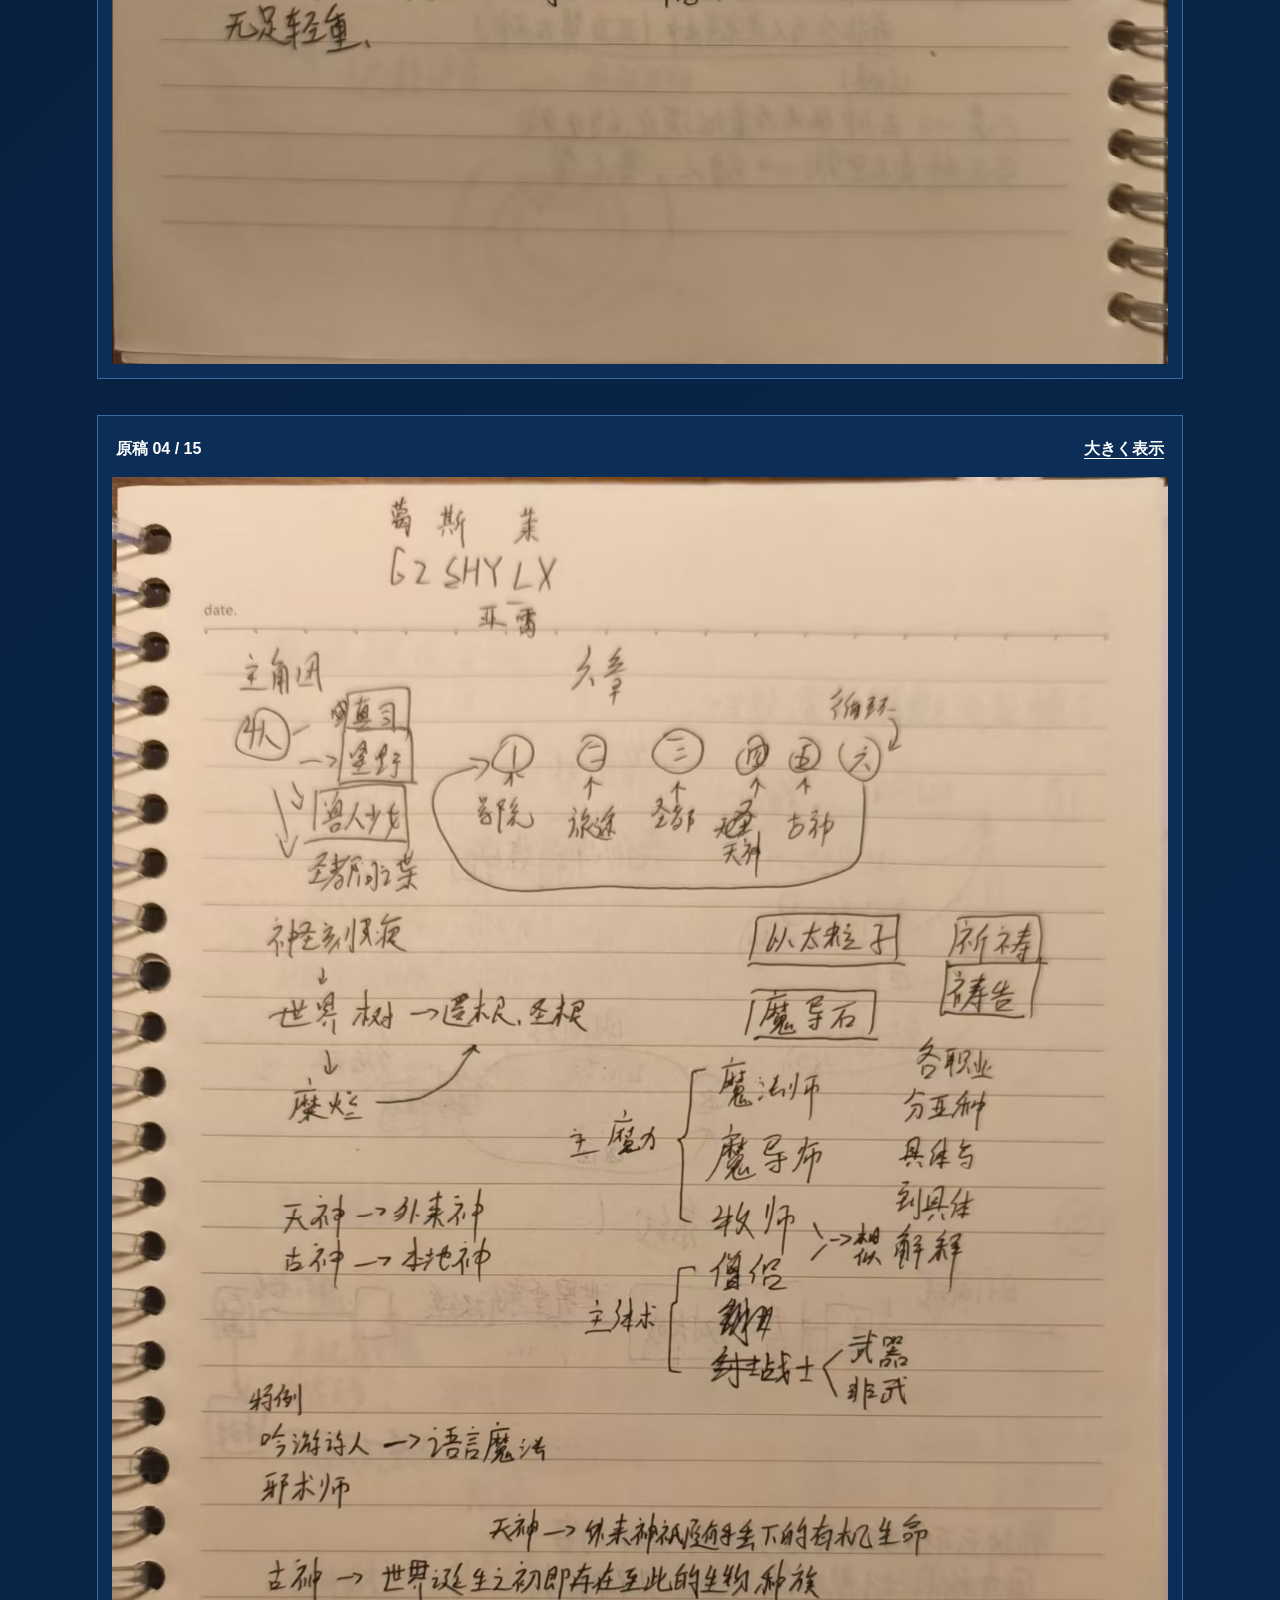
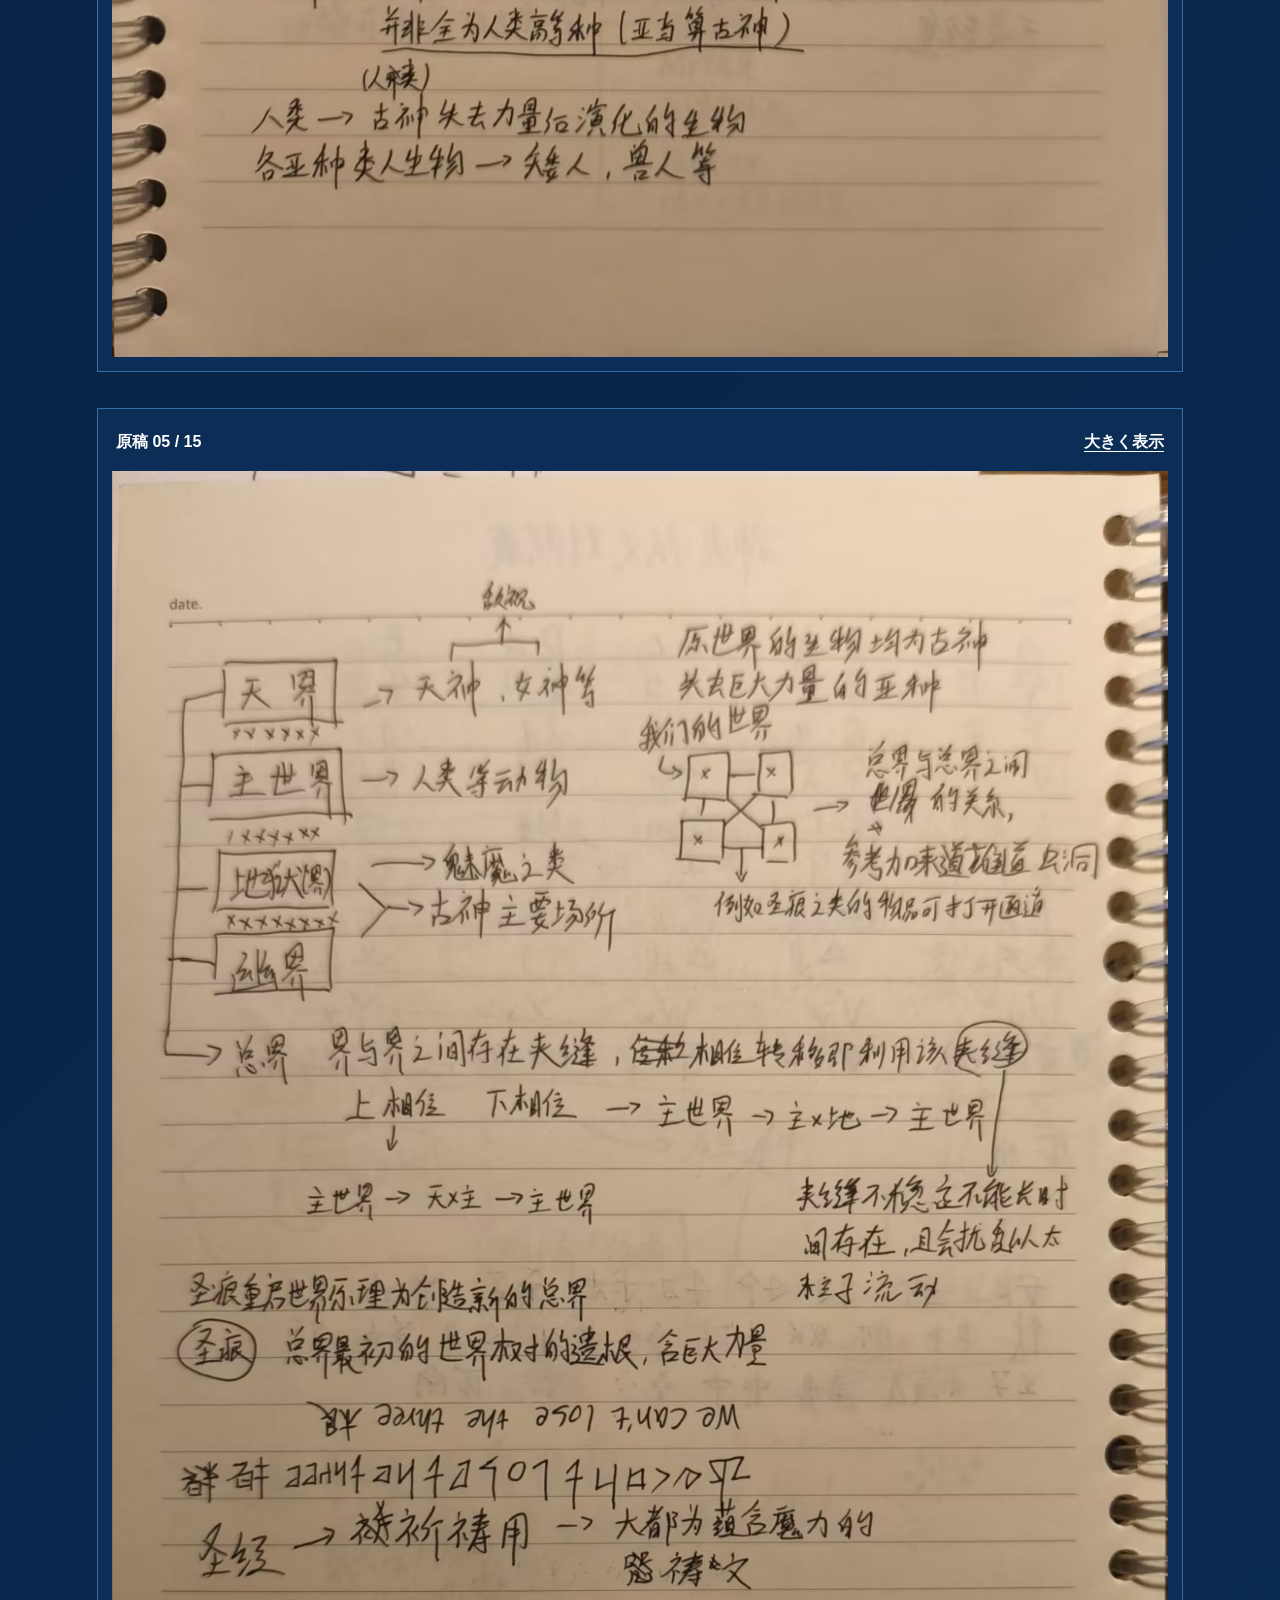
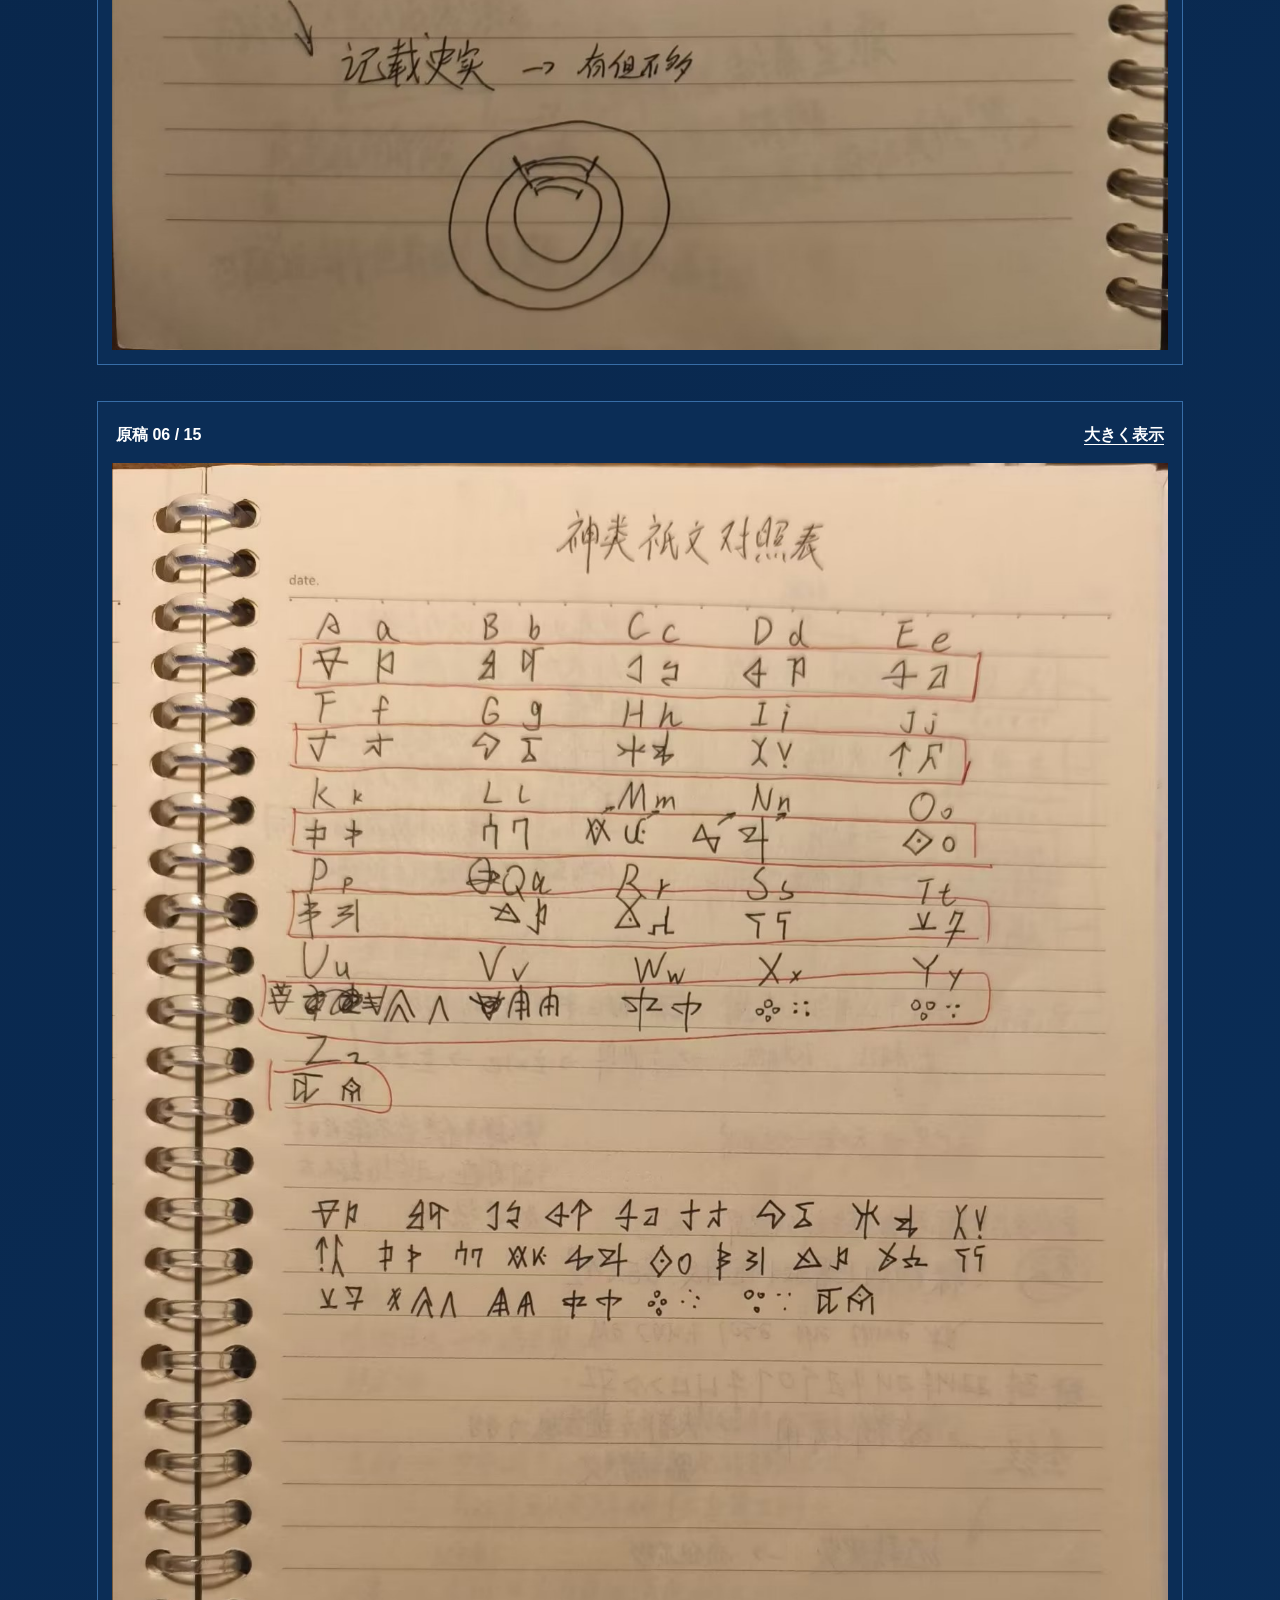
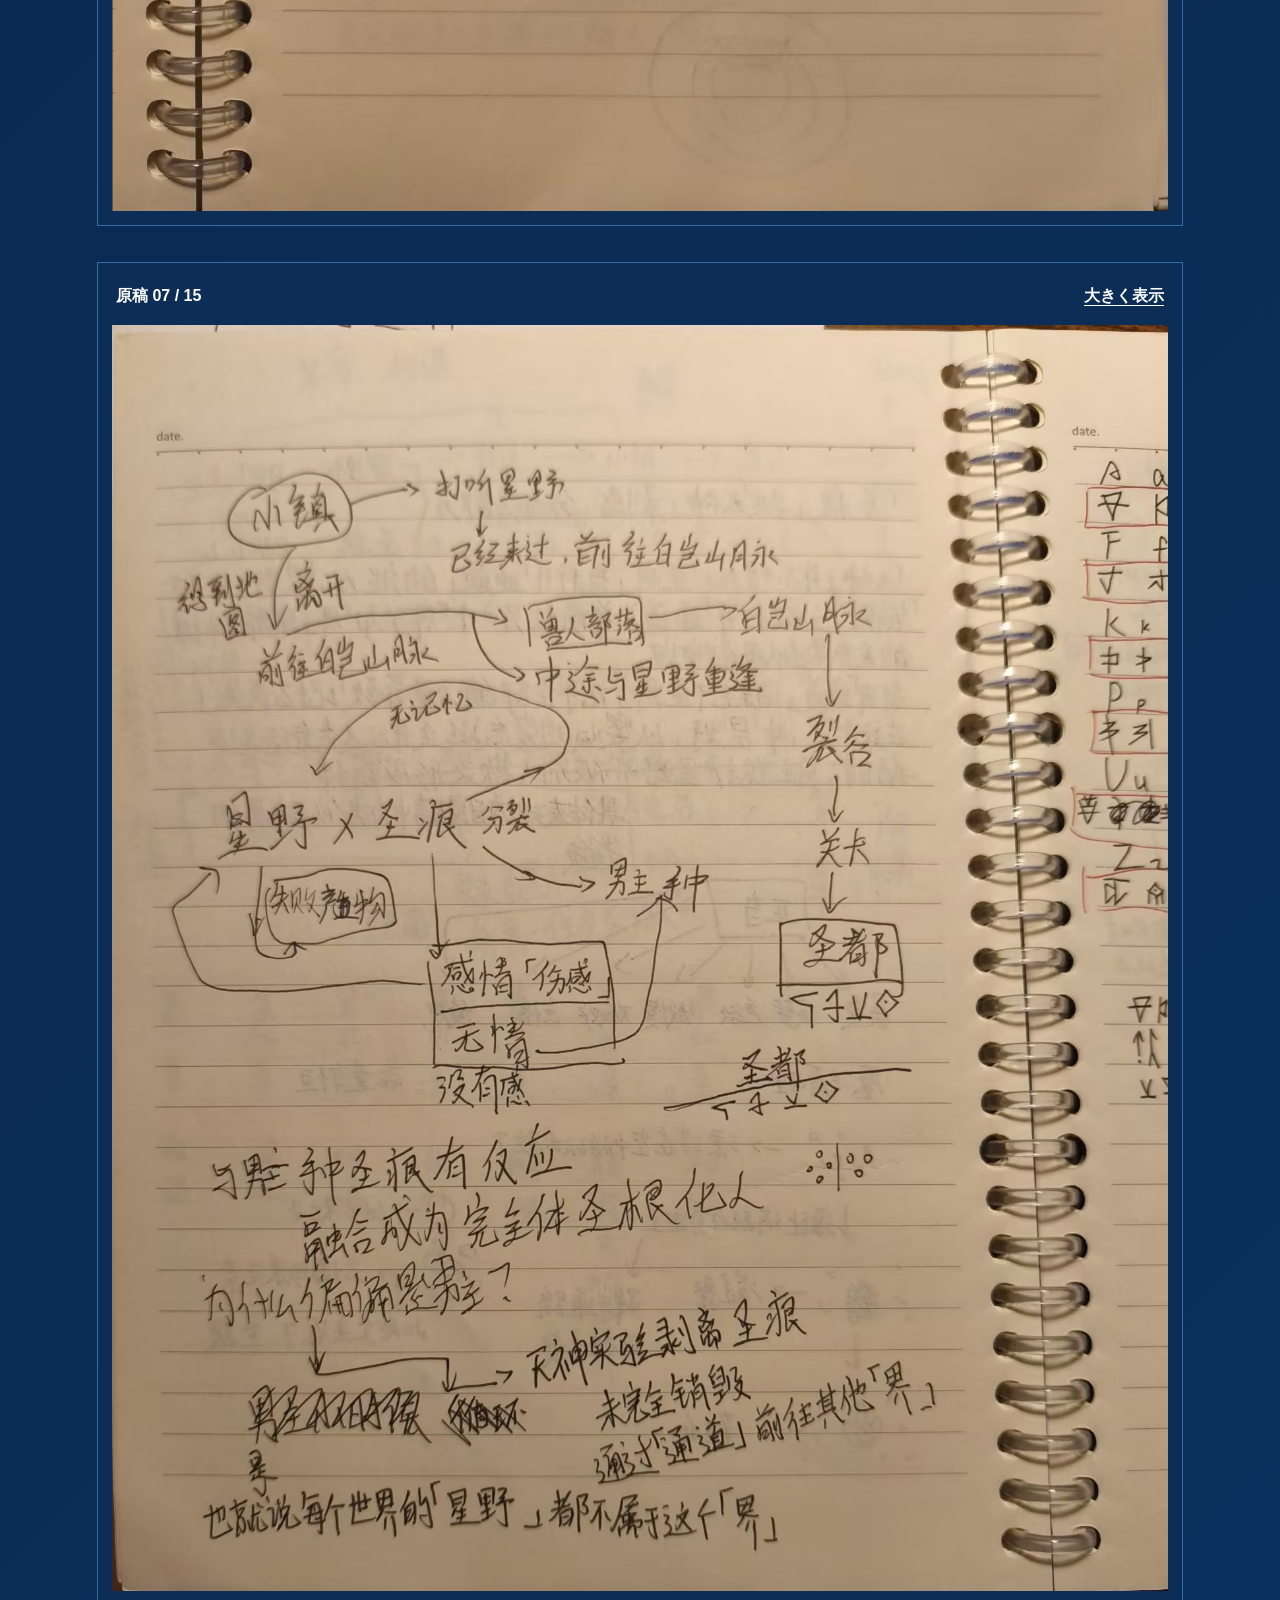
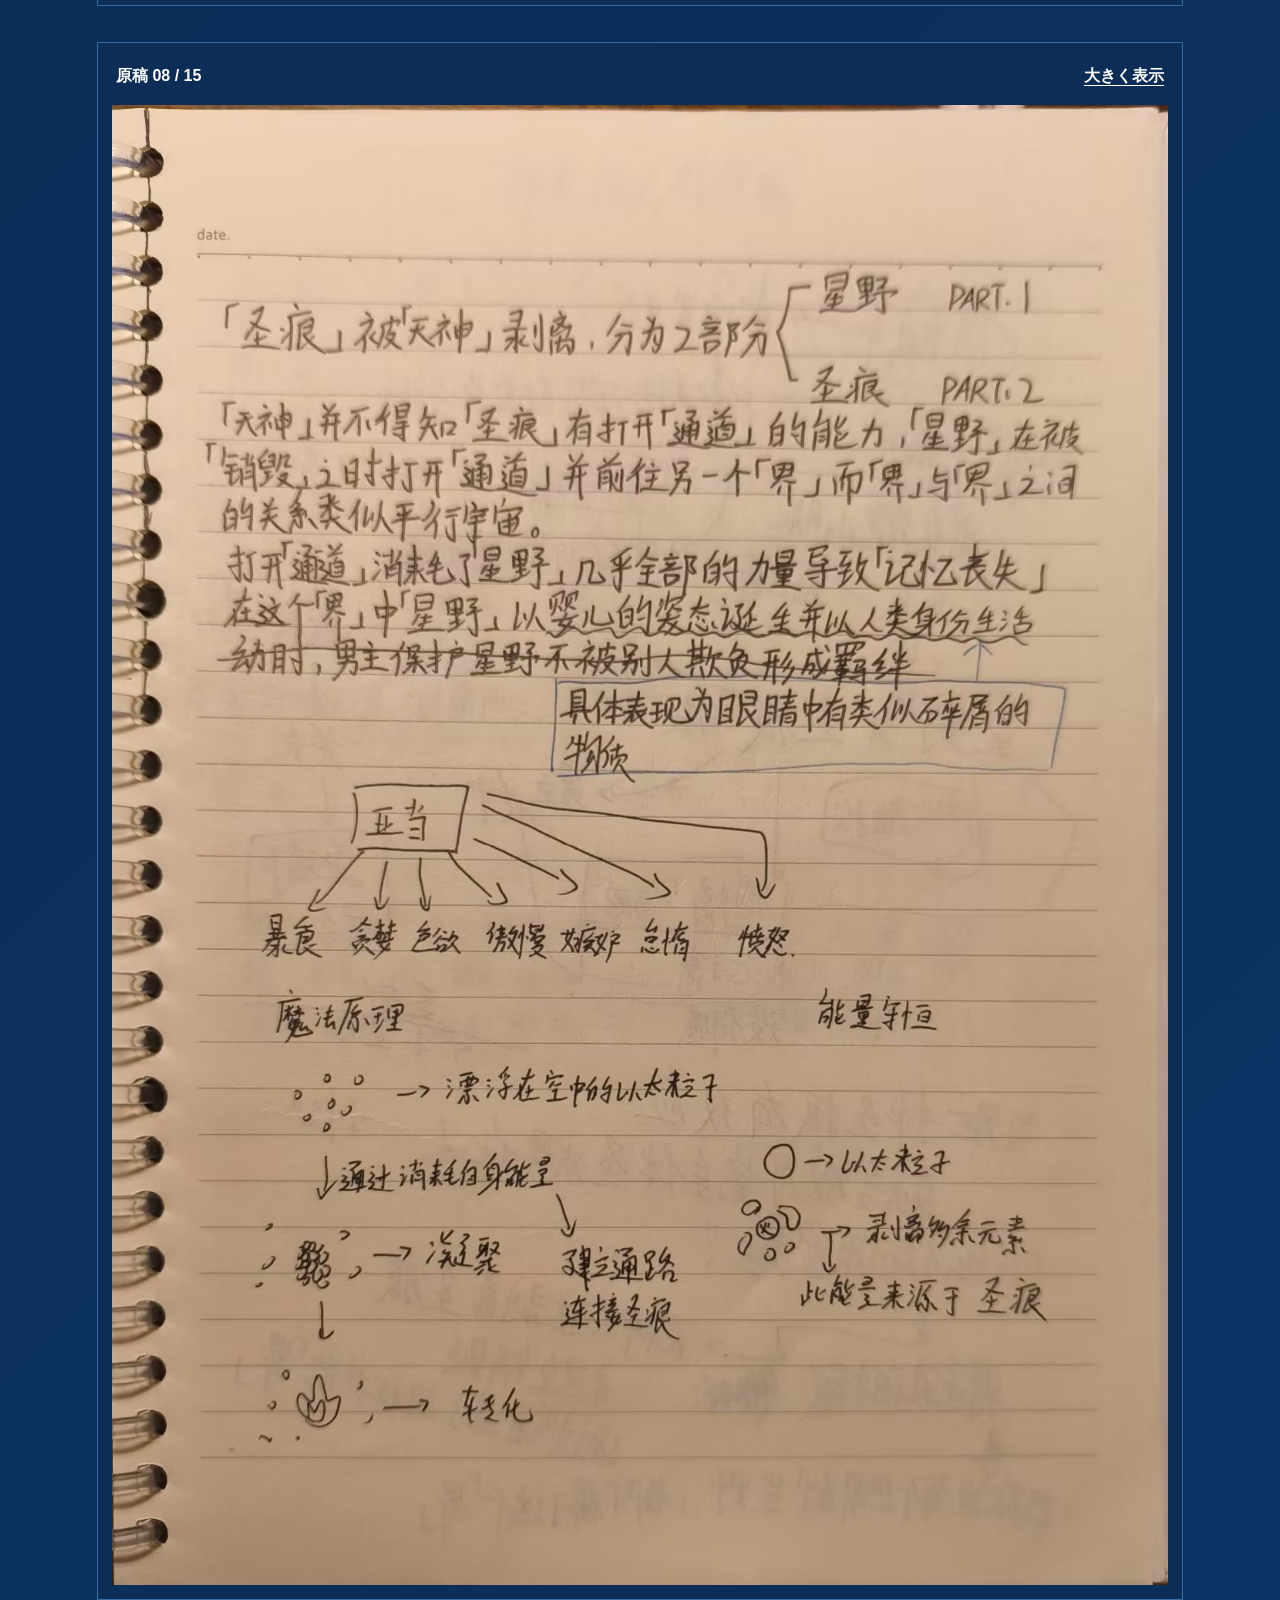
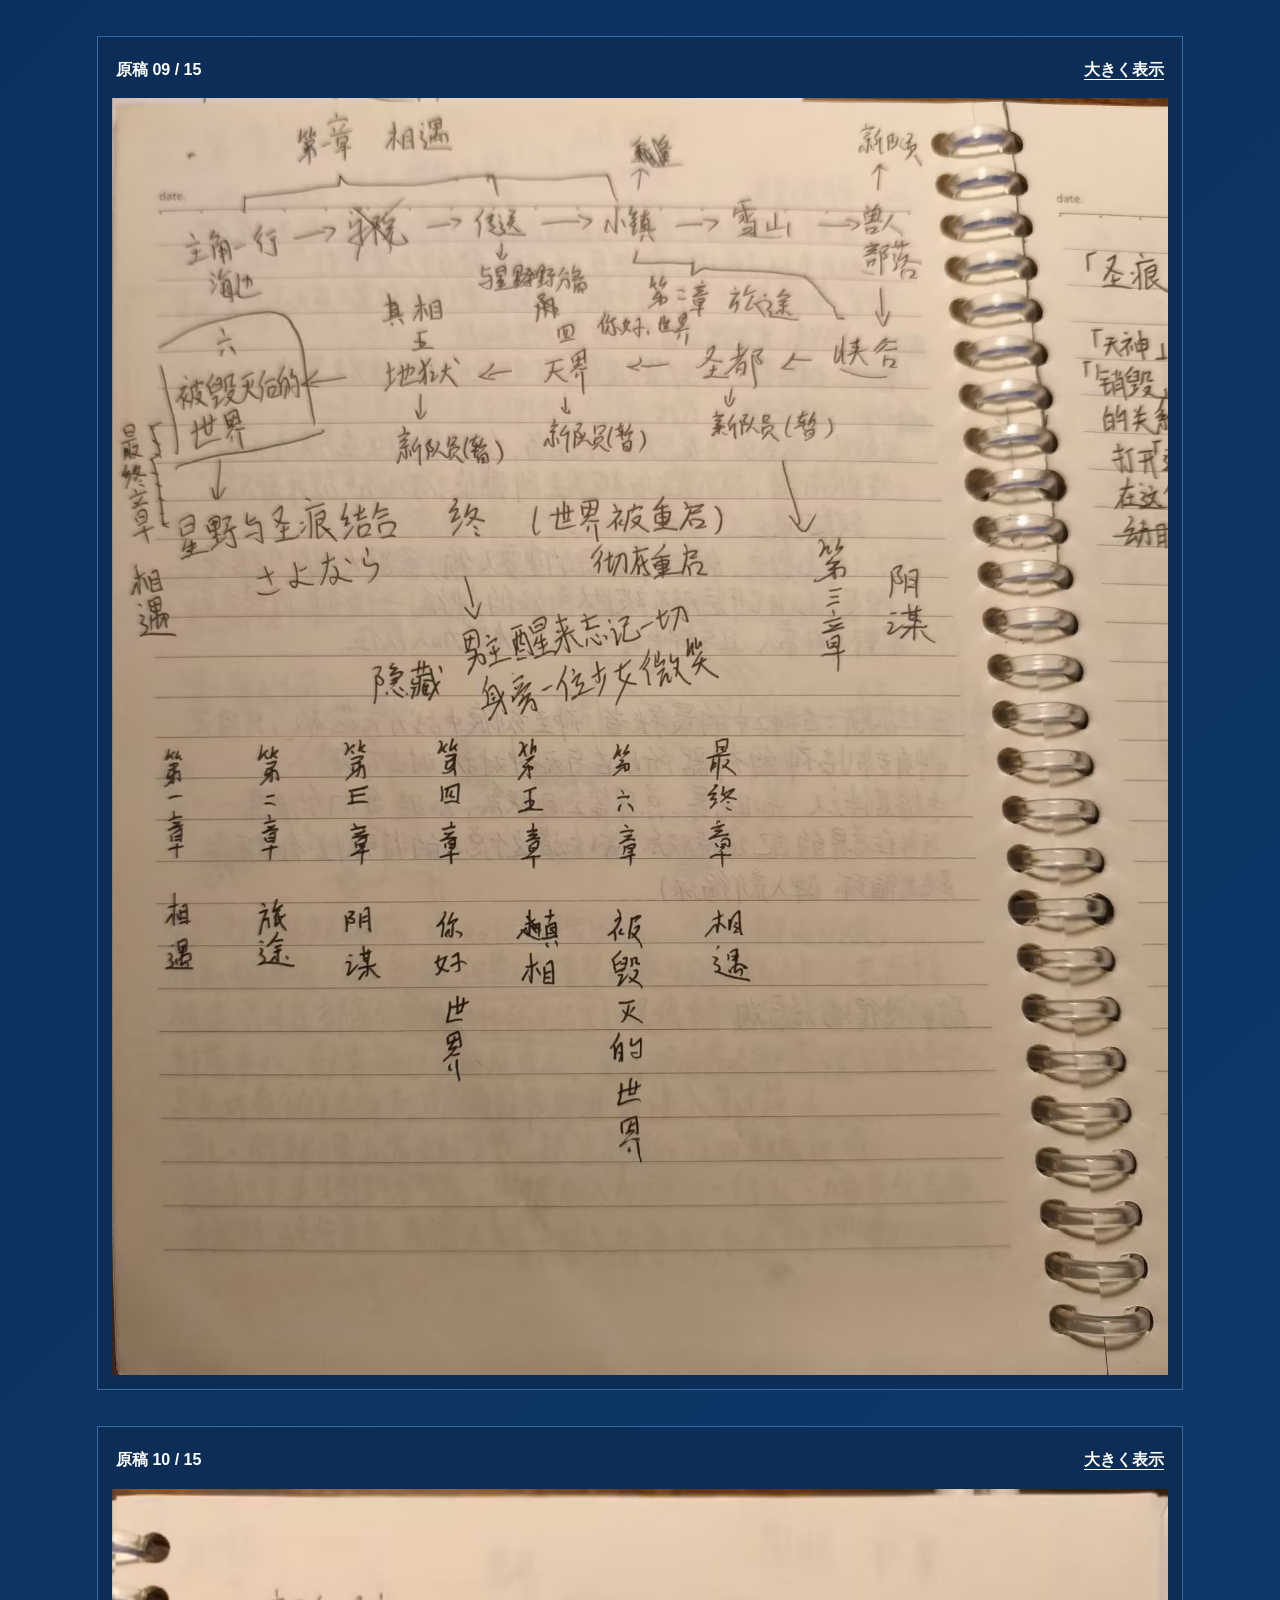
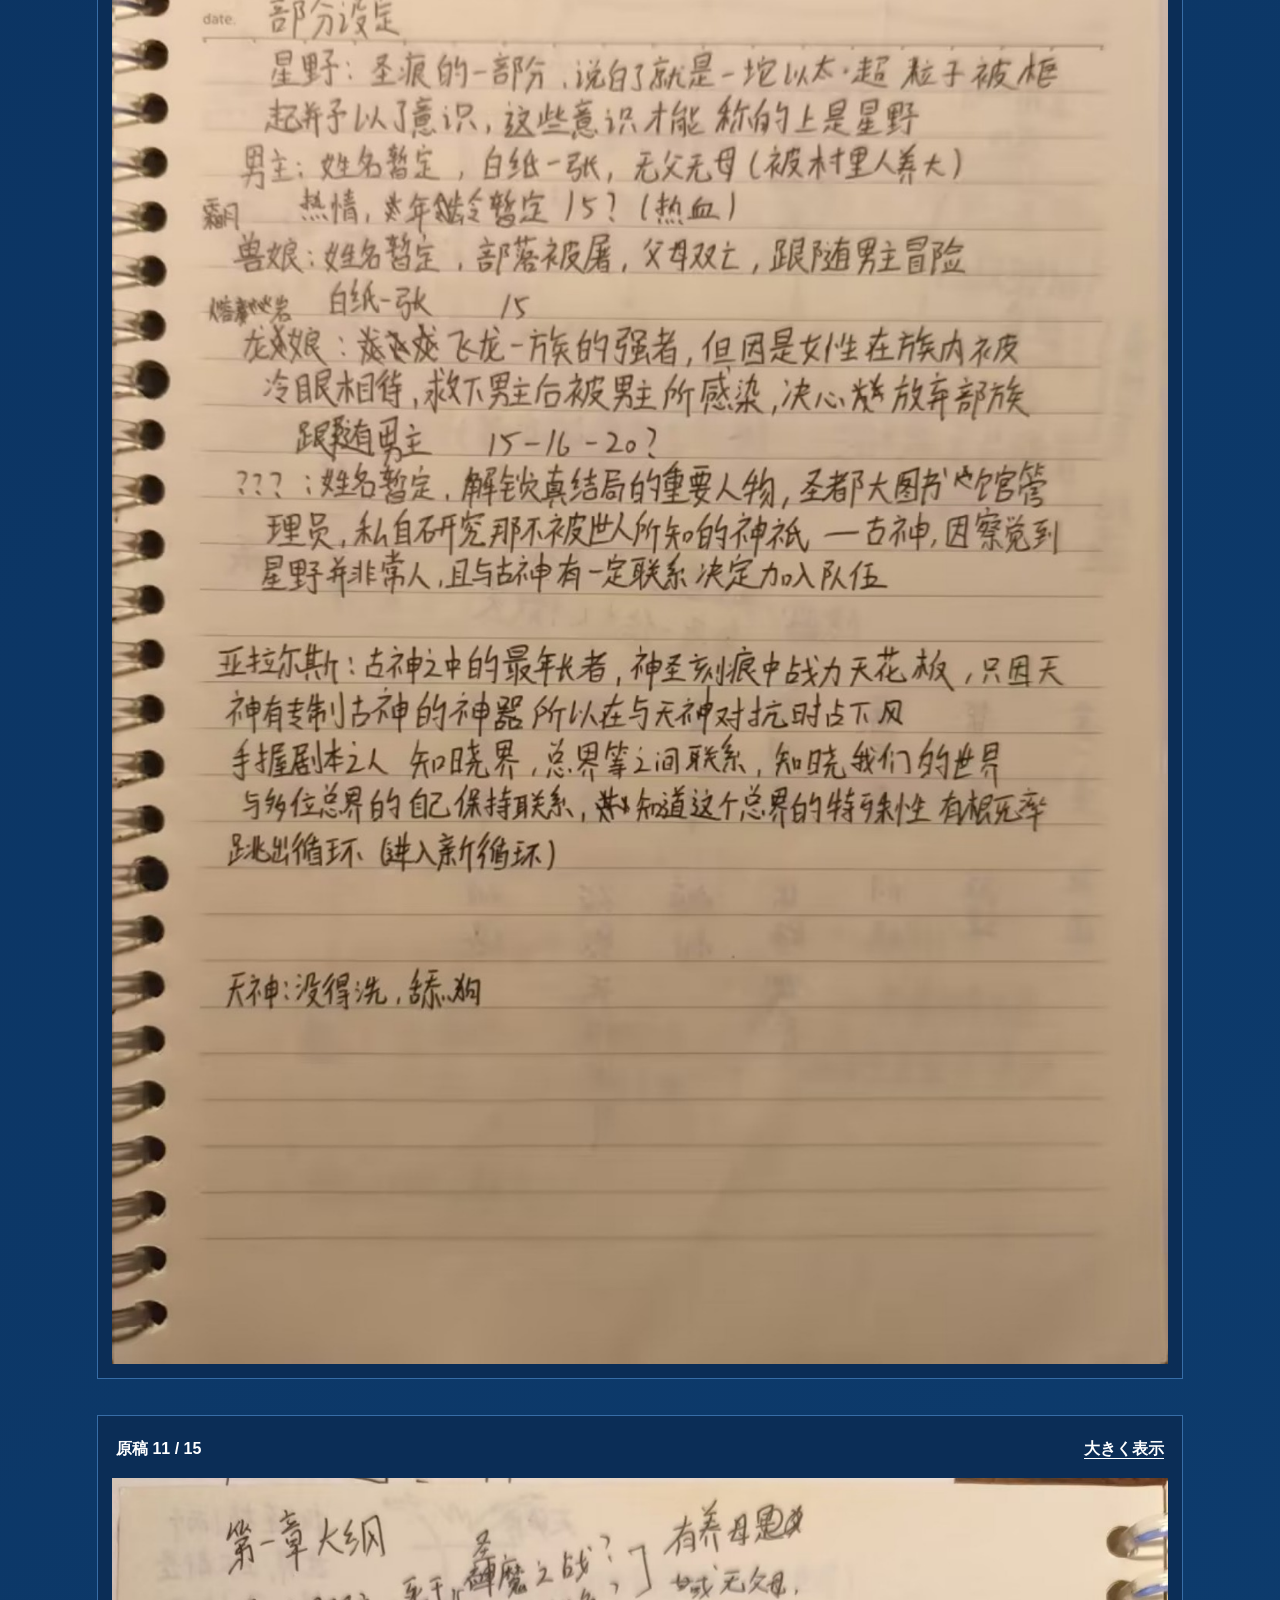
==== commit e74eab6d: "Make full portfolio primary with 29-page reader and corrected appendix references" ====
--- a/manuscripts/index.html
+++ b/manuscripts/index.html
@@ -1 +1 @@
-<!doctype html><html lang="ja"><head><meta charset="utf-8"><meta name="viewport" content="width=device-width,initial-scale=1"><meta name="description" content="方向を補正した製本版PDFの全15ページを、元の順序で掲載しています。手書きの本文は中国語のままです。"><title>神聖刻痕 Root｜手書き原稿（中国語）｜APPENDIX</title><link rel="stylesheet" href="../assets/style.css?v=blue-v1"><style>.manuscript-page{margin:36px 0;background:var(--paper);border:1px solid var(--line);padding:14px}.manuscript-page img{display:block;width:100%;height:auto}.manuscript-page figcaption{padding:4px 4px 14px;display:flex;justify-content:space-between;gap:16px}.manuscript-page a{max-width:100%}.page-index{margin-bottom:24px}.reader-note{max-width:850px}</style></head><body id="top"><main class="reading"><header><a href="../index.html#p4">← 補足資料一覧へ</a><p class="eyebrow">PORTFOLIO p.4 / MANUSCRIPT</p><h1>神聖刻痕 Root｜手書き原稿（中国語）</h1><p class="reader-note">方向を補正した製本版PDFの全15ページを、元の順序で掲載しています。手書きの本文は中国語のままです。</p><p class="meta">以下の番号はPDF内のページ番号です。画像を選ぶと大きく表示できます。</p><div class="actions"><a class="button" href="root-manuscript-cn.pdf">PDFを開く（全15ページ・約6.8 MB）</a><a class="button secondary" href="../reading/root.html">日本語の企画書を読む</a></div></header><nav class="page-index" aria-label="原稿のページ番号"><a href="#page-01">01</a><a href="#page-02">02</a><a href="#page-03">03</a><a href="#page-04">04</a><a href="#page-05">05</a><a href="#page-06">06</a><a href="#page-07">07</a><a href="#page-08">08</a><a href="#page-09">09</a><a href="#page-10">10</a><a href="#page-11">11</a><a href="#page-12">12</a><a href="#page-13">13</a><a href="#page-14">14</a><a href="#page-15">15</a></nav><figure class="manuscript-page" id="page-01"><figcaption><strong>原稿 01 / 15</strong><a href="pages/page-01.jpg">大きく表示</a></figcaption><a href="pages/page-01.jpg"><img src="pages/page-01.jpg" width="1373" height="1920" loading="eager" alt="神聖刻痕 Root｜手書き原稿（中国語） — 1 / 15"></a></figure><figure class="manuscript-page" id="page-02"><figcaption><strong>原稿 02 / 15</strong><a href="pages/page-02.jpg">大きく表示</a></figcaption><a href="pages/page-02.jpg"><img src="pages/page-02.jpg" width="1369" height="1920" loading="lazy" alt="神聖刻痕 Root｜手書き原稿（中国語） — 2 / 15"></a></figure><figure class="manuscript-page" id="page-03"><figcaption><strong>原稿 03 / 15</strong><a href="pages/page-03.jpg">大きく表示</a></figcaption><a href="pages/page-03.jpg"><img src="pages/page-03.jpg" width="1377" height="1920" loading="lazy" alt="神聖刻痕 Root｜手書き原稿（中国語） — 3 / 15"></a></figure><figure class="manuscript-page" id="page-04"><figcaption><strong>原稿 04 / 15</strong><a href="pages/page-04.jpg">大きく表示</a></figcaption><a href="pages/page-04.jpg"><img src="pages/page-04.jpg" width="1370" height="1920" loading="lazy" alt="神聖刻痕 Root｜手書き原稿（中国語） — 4 / 15"></a></figure><figure class="manuscript-page" id="page-05"><figcaption><strong>原稿 05 / 15</strong><a href="pages/page-05.jpg">大きく表示</a></figcaption><a href="pages/page-05.jpg"><img src="pages/page-05.jpg" width="1371" height="1920" loading="lazy" alt="神聖刻痕 Root｜手書き原稿（中国語） — 5 / 15"></a></figure><figure class="manuscript-page" id="page-06"><figcaption><strong>原稿 06 / 15</strong><a href="pages/page-06.jpg">大きく表示</a></figcaption><a href="pages/page-06.jpg"><img src="pages/page-06.jpg" width="1504" height="1920" loading="lazy" alt="神聖刻痕 Root｜手書き原稿（中国語） — 6 / 15"></a></figure><figure class="manuscript-page" id="page-07"><figcaption><strong>原稿 07 / 15</strong><a href="pages/page-07.jpg">大きく表示</a></figcaption><a href="pages/page-07.jpg"><img src="pages/page-07.jpg" width="1601" height="1920" loading="lazy" alt="神聖刻痕 Root｜手書き原稿（中国語） — 7 / 15"></a></figure><figure class="manuscript-page" id="page-08"><figcaption><strong>原稿 08 / 15</strong><a href="pages/page-08.jpg">大きく表示</a></figcaption><a href="pages/page-08.jpg"><img src="pages/page-08.jpg" width="1370" height="1920" loading="lazy" alt="神聖刻痕 Root｜手書き原稿（中国語） — 8 / 15"></a></figure><figure class="manuscript-page" id="page-09"><figcaption><strong>原稿 09 / 15</strong><a href="pages/page-09.jpg">大きく表示</a></figcaption><a href="pages/page-09.jpg"><img src="pages/page-09.jpg" width="1588" height="1920" loading="lazy" alt="神聖刻痕 Root｜手書き原稿（中国語） — 9 / 15"></a></figure><figure class="manuscript-page" id="page-10"><figcaption><strong>原稿 10 / 15</strong><a href="pages/page-10.jpg">大きく表示</a></figcaption><a href="pages/page-10.jpg"><img src="pages/page-10.jpg" width="1374" height="1920" loading="lazy" alt="神聖刻痕 Root｜手書き原稿（中国語） — 10 / 15"></a></figure><figure class="manuscript-page" id="page-11"><figcaption><strong>原稿 11 / 15</strong><a href="pages/page-11.jpg">大きく表示</a></figcaption><a href="pages/page-11.jpg"><img src="pages/page-11.jpg" width="1371" height="1920" loading="lazy" alt="神聖刻痕 Root｜手書き原稿（中国語） — 11 / 15"></a></figure><figure class="manuscript-page" id="page-12"><figcaption><strong>原稿 12 / 15</strong><a href="pages/page-12.jpg">大きく表示</a></figcaption><a href="pages/page-12.jpg"><img src="pages/page-12.jpg" width="1373" height="1920" loading="lazy" alt="神聖刻痕 Root｜手書き原稿（中国語） — 12 / 15"></a></figure><figure class="manuscript-page" id="page-13"><figcaption><strong>原稿 13 / 15</strong><a href="pages/page-13.jpg">大きく表示</a></figcaption><a href="pages/page-13.jpg"><img src="pages/page-13.jpg" width="1564" height="1920" loading="lazy" alt="神聖刻痕 Root｜手書き原稿（中国語） — 13 / 15"></a></figure><figure class="manuscript-page" id="page-14"><figcaption><strong>原稿 14 / 15</strong><a href="pages/page-14.jpg">大きく表示</a></figcaption><a href="pages/page-14.jpg"><img src="pages/page-14.jpg" width="1376" height="1920" loading="lazy" alt="神聖刻痕 Root｜手書き原稿（中国語） — 14 / 15"></a></figure><figure class="manuscript-page" id="page-15"><figcaption><strong>原稿 15 / 15</strong><a href="pages/page-15.jpg">大きく表示</a></figcaption><a href="pages/page-15.jpg"><img src="pages/page-15.jpg" width="1593" height="1920" loading="lazy" alt="神聖刻痕 Root｜手書き原稿（中国語） — 15 / 15"></a></figure><footer class="footer"><p>原稿は企画段階の記録です。現段階の設定・構成については、電子企画書をご参照ください。</p></footer></main><a class="back-top" href="#top">先頭へ ↑</a></body></html>+<!doctype html><html lang="ja"><head><meta charset="utf-8"><meta name="viewport" content="width=device-width,initial-scale=1"><meta name="description" content="方向を補正した製本版PDFの全15ページを、元の順序で掲載しています。手書きの本文は中国語のままです。"><title>神聖刻痕 Root｜手書き原稿（中国語）｜APPENDIX</title><link rel="stylesheet" href="../assets/style.css?v=portfolio-v1"><style>.manuscript-page{margin:36px 0;background:var(--paper);border:1px solid var(--line);padding:14px}.manuscript-page img{display:block;width:100%;height:auto}.manuscript-page figcaption{padding:4px 4px 14px;display:flex;justify-content:space-between;gap:16px}.manuscript-page a{max-width:100%}.page-index{margin-bottom:24px}.reader-note{max-width:850px}</style></head><body id="top"><main class="reading"><header><a href="../index.html#p4">← 補足資料一覧へ</a><p class="eyebrow">PORTFOLIO p.4 / MANUSCRIPT</p><h1>神聖刻痕 Root｜手書き原稿（中国語）</h1><p class="reader-note">方向を補正した製本版PDFの全15ページを、元の順序で掲載しています。手書きの本文は中国語のままです。</p><p class="meta">以下の番号はPDF内のページ番号です。画像を選ぶと大きく表示できます。</p><div class="actions"><a class="button" href="root-manuscript-cn.pdf">PDFを開く（全15ページ・約6.8 MB）</a><a class="button secondary" href="../reading/root.html">日本語の企画書を読む</a></div><p><a href="../portfolio/index.html">ポートフォリオ本体へ</a></p></header><nav class="page-index" aria-label="原稿のページ番号"><a href="#page-01">01</a><a href="#page-02">02</a><a href="#page-03">03</a><a href="#page-04">04</a><a href="#page-05">05</a><a href="#page-06">06</a><a href="#page-07">07</a><a href="#page-08">08</a><a href="#page-09">09</a><a href="#page-10">10</a><a href="#page-11">11</a><a href="#page-12">12</a><a href="#page-13">13</a><a href="#page-14">14</a><a href="#page-15">15</a></nav><figure class="manuscript-page" id="page-01"><figcaption><strong>原稿 01 / 15</strong><a href="pages/page-01.jpg">大きく表示</a></figcaption><a href="pages/page-01.jpg"><img src="pages/page-01.jpg" width="1373" height="1920" loading="eager" alt="神聖刻痕 Root｜手書き原稿（中国語） — 1 / 15"></a></figure><figure class="manuscript-page" id="page-02"><figcaption><strong>原稿 02 / 15</strong><a href="pages/page-02.jpg">大きく表示</a></figcaption><a href="pages/page-02.jpg"><img src="pages/page-02.jpg" width="1369" height="1920" loading="lazy" alt="神聖刻痕 Root｜手書き原稿（中国語） — 2 / 15"></a></figure><figure class="manuscript-page" id="page-03"><figcaption><strong>原稿 03 / 15</strong><a href="pages/page-03.jpg">大きく表示</a></figcaption><a href="pages/page-03.jpg"><img src="pages/page-03.jpg" width="1377" height="1920" loading="lazy" alt="神聖刻痕 Root｜手書き原稿（中国語） — 3 / 15"></a></figure><figure class="manuscript-page" id="page-04"><figcaption><strong>原稿 04 / 15</strong><a href="pages/page-04.jpg">大きく表示</a></figcaption><a href="pages/page-04.jpg"><img src="pages/page-04.jpg" width="1370" height="1920" loading="lazy" alt="神聖刻痕 Root｜手書き原稿（中国語） — 4 / 15"></a></figure><figure class="manuscript-page" id="page-05"><figcaption><strong>原稿 05 / 15</strong><a href="pages/page-05.jpg">大きく表示</a></figcaption><a href="pages/page-05.jpg"><img src="pages/page-05.jpg" width="1371" height="1920" loading="lazy" alt="神聖刻痕 Root｜手書き原稿（中国語） — 5 / 15"></a></figure><figure class="manuscript-page" id="page-06"><figcaption><strong>原稿 06 / 15</strong><a href="pages/page-06.jpg">大きく表示</a></figcaption><a href="pages/page-06.jpg"><img src="pages/page-06.jpg" width="1504" height="1920" loading="lazy" alt="神聖刻痕 Root｜手書き原稿（中国語） — 6 / 15"></a></figure><figure class="manuscript-page" id="page-07"><figcaption><strong>原稿 07 / 15</strong><a href="pages/page-07.jpg">大きく表示</a></figcaption><a href="pages/page-07.jpg"><img src="pages/page-07.jpg" width="1601" height="1920" loading="lazy" alt="神聖刻痕 Root｜手書き原稿（中国語） — 7 / 15"></a></figure><figure class="manuscript-page" id="page-08"><figcaption><strong>原稿 08 / 15</strong><a href="pages/page-08.jpg">大きく表示</a></figcaption><a href="pages/page-08.jpg"><img src="pages/page-08.jpg" width="1370" height="1920" loading="lazy" alt="神聖刻痕 Root｜手書き原稿（中国語） — 8 / 15"></a></figure><figure class="manuscript-page" id="page-09"><figcaption><strong>原稿 09 / 15</strong><a href="pages/page-09.jpg">大きく表示</a></figcaption><a href="pages/page-09.jpg"><img src="pages/page-09.jpg" width="1588" height="1920" loading="lazy" alt="神聖刻痕 Root｜手書き原稿（中国語） — 9 / 15"></a></figure><figure class="manuscript-page" id="page-10"><figcaption><strong>原稿 10 / 15</strong><a href="pages/page-10.jpg">大きく表示</a></figcaption><a href="pages/page-10.jpg"><img src="pages/page-10.jpg" width="1374" height="1920" loading="lazy" alt="神聖刻痕 Root｜手書き原稿（中国語） — 10 / 15"></a></figure><figure class="manuscript-page" id="page-11"><figcaption><strong>原稿 11 / 15</strong><a href="pages/page-11.jpg">大きく表示</a></figcaption><a href="pages/page-11.jpg"><img src="pages/page-11.jpg" width="1371" height="1920" loading="lazy" alt="神聖刻痕 Root｜手書き原稿（中国語） — 11 / 15"></a></figure><figure class="manuscript-page" id="page-12"><figcaption><strong>原稿 12 / 15</strong><a href="pages/page-12.jpg">大きく表示</a></figcaption><a href="pages/page-12.jpg"><img src="pages/page-12.jpg" width="1373" height="1920" loading="lazy" alt="神聖刻痕 Root｜手書き原稿（中国語） — 12 / 15"></a></figure><figure class="manuscript-page" id="page-13"><figcaption><strong>原稿 13 / 15</strong><a href="pages/page-13.jpg">大きく表示</a></figcaption><a href="pages/page-13.jpg"><img src="pages/page-13.jpg" width="1564" height="1920" loading="lazy" alt="神聖刻痕 Root｜手書き原稿（中国語） — 13 / 15"></a></figure><figure class="manuscript-page" id="page-14"><figcaption><strong>原稿 14 / 15</strong><a href="pages/page-14.jpg">大きく表示</a></figcaption><a href="pages/page-14.jpg"><img src="pages/page-14.jpg" width="1376" height="1920" loading="lazy" alt="神聖刻痕 Root｜手書き原稿（中国語） — 14 / 15"></a></figure><figure class="manuscript-page" id="page-15"><figcaption><strong>原稿 15 / 15</strong><a href="pages/page-15.jpg">大きく表示</a></figcaption><a href="pages/page-15.jpg"><img src="pages/page-15.jpg" width="1593" height="1920" loading="lazy" alt="神聖刻痕 Root｜手書き原稿（中国語） — 15 / 15"></a></figure><footer class="footer"><p>原稿は企画段階の記録です。現段階の設定・構成については、電子企画書をご参照ください。</p></footer></main><a class="back-top" href="#top">先頭へ ↑</a></body></html>
--- a/assets/style.css
+++ b/assets/style.css
@@ -2,3 +2,5 @@
 :root{color-scheme:dark;--ink:#fff;--sub:#fff;--line:#376da7;--blue:#fff;--paper:#0b2d56;--bg:#06172f;--accent:#3ba4ff}*{box-sizing:border-box}html{scroll-behavior:smooth;scroll-padding-top:24px}body{margin:0;background:linear-gradient(135deg,#06172f 0%,#0b315e 52%,#104c85 100%);color:var(--ink);font:600 16px/1.85 "Yu Gothic","Meiryo","Microsoft YaHei",sans-serif}a{color:var(--blue);text-underline-offset:4px}a:hover{color:#fff;text-decoration-thickness:2px}a:focus-visible,summary:focus-visible{outline:3px solid #72c5ff;outline-offset:4px}h1,h2,h3{line-height:1.5}h1{font-size:2.15rem;margin:0 0 12px;font-weight:700}h2{font-size:1.5rem;margin:0 0 16px}h3{font-size:1.1rem;margin:0 0 10px}p{margin:8px 0 18px}.shell{max-width:1380px;margin:auto;display:grid;grid-template-columns:245px minmax(0,1fr);min-height:100vh}.sidebar{padding:40px 25px;position:sticky;top:0;height:100vh;border-right:1px solid var(--line);background:linear-gradient(180deg,#071b38,#0b3c72)}.brand{letter-spacing:.18em;font-size:1.15rem;font-weight:800;color:var(--ink);text-decoration:none}.sideline{font-size:.875rem;color:var(--sub);margin:8px 0 30px}.nav{display:grid;gap:9px}.nav a{text-decoration:none;padding:8px 10px;border-radius:5px}.nav a:hover{background:#165896}main{padding:44px 48px 72px;min-width:0}.eyebrow{color:var(--blue);font-size:.875rem;font-weight:700;letter-spacing:.1em;margin:0 0 8px}.lead{max-width:780px;color:var(--sub)}.meta{font-size:.875rem;color:var(--sub)}.page-index{display:flex;flex-wrap:wrap;gap:8px;margin:20px 0 36px}.page-index a{border:1px solid var(--line);background:#104577;text-decoration:none;padding:5px 13px;border-radius:4px;font-size:.875rem}section{margin:38px 0}.section-head{display:flex;gap:16px;align-items:baseline;border-bottom:2px solid var(--accent);padding-bottom:9px;margin-bottom:20px}.section-head h2{margin:0}.num{color:var(--blue);font-size:.875rem;font-weight:700}.grid{display:grid;grid-template-columns:repeat(2,minmax(0,1fr));gap:18px}.card{background:linear-gradient(145deg,#103d6d,#0b2d56);border:1px solid var(--line);padding:24px;border-radius:6px;min-width:0}.tag{display:inline-block;color:var(--blue);background:#145b9e;padding:2px 9px;font-size:.875rem;margin-bottom:10px;border-radius:3px}.actions{display:flex;gap:10px;flex-wrap:wrap;margin-top:20px}.button{display:inline-block;background:linear-gradient(135deg,#1462bc,#1267b5);color:#fff;text-decoration:none;padding:9px 15px;border-radius:4px}.button:hover{background:#1972c7;color:#fff}.secondary{background:#103c69;color:#fff;border:1px solid var(--line)}.notice{margin-top:18px;border-left:3px solid var(--accent);padding:10px 17px;background:#0c3a68}.notice p{margin:4px 0}.source-row{padding:19px 0;border-bottom:1px solid var(--line);display:grid;grid-template-columns:92px 1fr;gap:18px}.source-row h3{margin-top:0}.links{display:grid;gap:9px}.links a{overflow-wrap:anywhere}.gallery{display:grid;grid-template-columns:repeat(2,minmax(0,1fr));gap:18px}.gallery figure{margin:0;background:var(--paper);border:1px solid var(--line);border-radius:6px;overflow:hidden}.gallery img{width:100%;height:260px;object-fit:contain;background:#071e3c;padding:10px;display:block}.gallery figcaption{padding:15px 18px}.gallery .name{display:block;font-weight:700}.gallery .meta{display:block}.avatar{width:100px;height:100px;object-fit:contain;background:#071e3c;border:1px solid var(--line);margin:10px 0}.footer{border-top:1px solid var(--line);padding-top:22px;color:var(--sub);font-size:.875rem}.reading{max-width:1150px;margin:auto;padding:32px}.reading header{margin-bottom:30px}.reading article{background:var(--paper);padding:40px 46px;border:1px solid var(--line)}.reading article h2{margin:42px 0 18px;padding-top:10px;border-top:1px solid var(--line)}.reading article h3{margin-top:28px}.reading article h4{font-size:1rem}.reading article p{white-space:pre-wrap;overflow-wrap:anywhere}.table-wrap{overflow-x:auto;margin:22px 0}table{border-collapse:collapse;width:100%;font-size:.9375rem}th,td{border:1px solid var(--line);padding:10px 13px;text-align:left;vertical-align:top;min-width:110px}th{background:#164f88;font-weight:750}tbody tr:nth-child(even){background:#0e3561}td p,th p{margin:0}.toc{background:#0e3d70;padding:20px 24px;margin:20px 0}.toc ol{margin:10px 0;padding-left:24px}.bullet{padding-left:18px}.back-top{position:fixed;bottom:22px;right:22px;background:#11589e;color:white;padding:8px 14px;text-decoration:none;border-radius:4px;font-size:.875rem}.back-top:hover{color:white}.skip{position:absolute;left:-9999px}.skip:focus{left:10px;top:10px;background:#0b2d56;padding:10px;z-index:10}@media(max-width:850px){.shell{display:block}.sidebar{position:static;height:auto;padding:20px 22px;border-right:0;border-bottom:1px solid var(--line)}.sideline{margin:5px 0 12px}.nav{display:flex;flex-wrap:wrap;gap:4px;font-size:.875rem}.nav a{padding:4px 8px}main{padding:28px 22px 60px}.reading{padding:20px 12px}.reading article{padding:24px 20px}}@media(max-width:560px){.grid,.gallery{grid-template-columns:1fr}.source-row{grid-template-columns:1fr;gap:0}h1{font-size:1.8rem}.gallery img{height:250px}.card{padding:20px}}@media print{.sidebar,.back-top,.actions,.page-index,.toc{display:none}.shell{display:block}main,.reading,.reading article{padding:0;border:0}body{background:#fff;color:#111}a,.meta,.lead,.sideline,.eyebrow,.num,.tag,.footer{color:#111}.card,.gallery figure,.reading article,.notice,.manuscript-page{background:#fff!important;color:#111}.gallery img{background:#fff}th{background:#e5edf5;color:#111}tbody tr:nth-child(even){background:#fff}.card,figure{break-inside:avoid}a{color:#000}.table-wrap{overflow:visible}}
 
 strong,b{font-weight:750}.page-index a:hover{background:#1766ac}.secondary:hover{background:#185d9c}.button{box-shadow:0 3px 14px #020d2426}.reading article{box-shadow:0 12px 36px #020d2426}::selection{background:#1c7ed6;color:#fff}@media(prefers-reduced-motion:reduce){html{scroll-behavior:auto}}
+
+.portfolio-feature{display:grid;grid-template-columns:1.05fr 1fr;gap:26px;align-items:center;border:1px solid #438cc9;background:linear-gradient(135deg,#103d6d,#0b2d56);padding:24px;border-radius:8px;margin:24px 0 38px}.portfolio-feature img{width:100%;height:auto;display:block;border:1px solid var(--line)}.portfolio-feature h2{font-size:1.5rem;margin:8px 0}.portfolio-reader{max-width:1440px}.portfolio-page{background:var(--paper);border:1px solid var(--line);padding:14px;margin:32px 0;scroll-margin-top:20px}.portfolio-page>figcaption{display:flex;flex-wrap:wrap;justify-content:space-between;gap:12px;padding:2px 4px 14px}.portfolio-page img{display:block;width:100%;height:auto}.portfolio-related{display:flex;flex-wrap:wrap;gap:12px;padding:14px 4px 4px;font-size:.875rem}.chapter-nav{display:flex;flex-wrap:wrap;gap:10px;margin:20px 0}.chapter-nav a{padding:8px 13px;background:#104577;border:1px solid var(--line);border-radius:4px;text-decoration:none}.portfolio-reader header{max-width:1060px}.portfolio-subtitle{margin:28px 0 8px}.portfolio-page .meta{margin:0}@media(max-width:760px){.portfolio-feature{grid-template-columns:1fr;padding:18px;gap:16px}.portfolio-page{padding:8px;margin:24px 0}}@media print{.portfolio-feature,.portfolio-page{background:#fff;color:#111}.chapter-nav,.portfolio-related{display:none}}
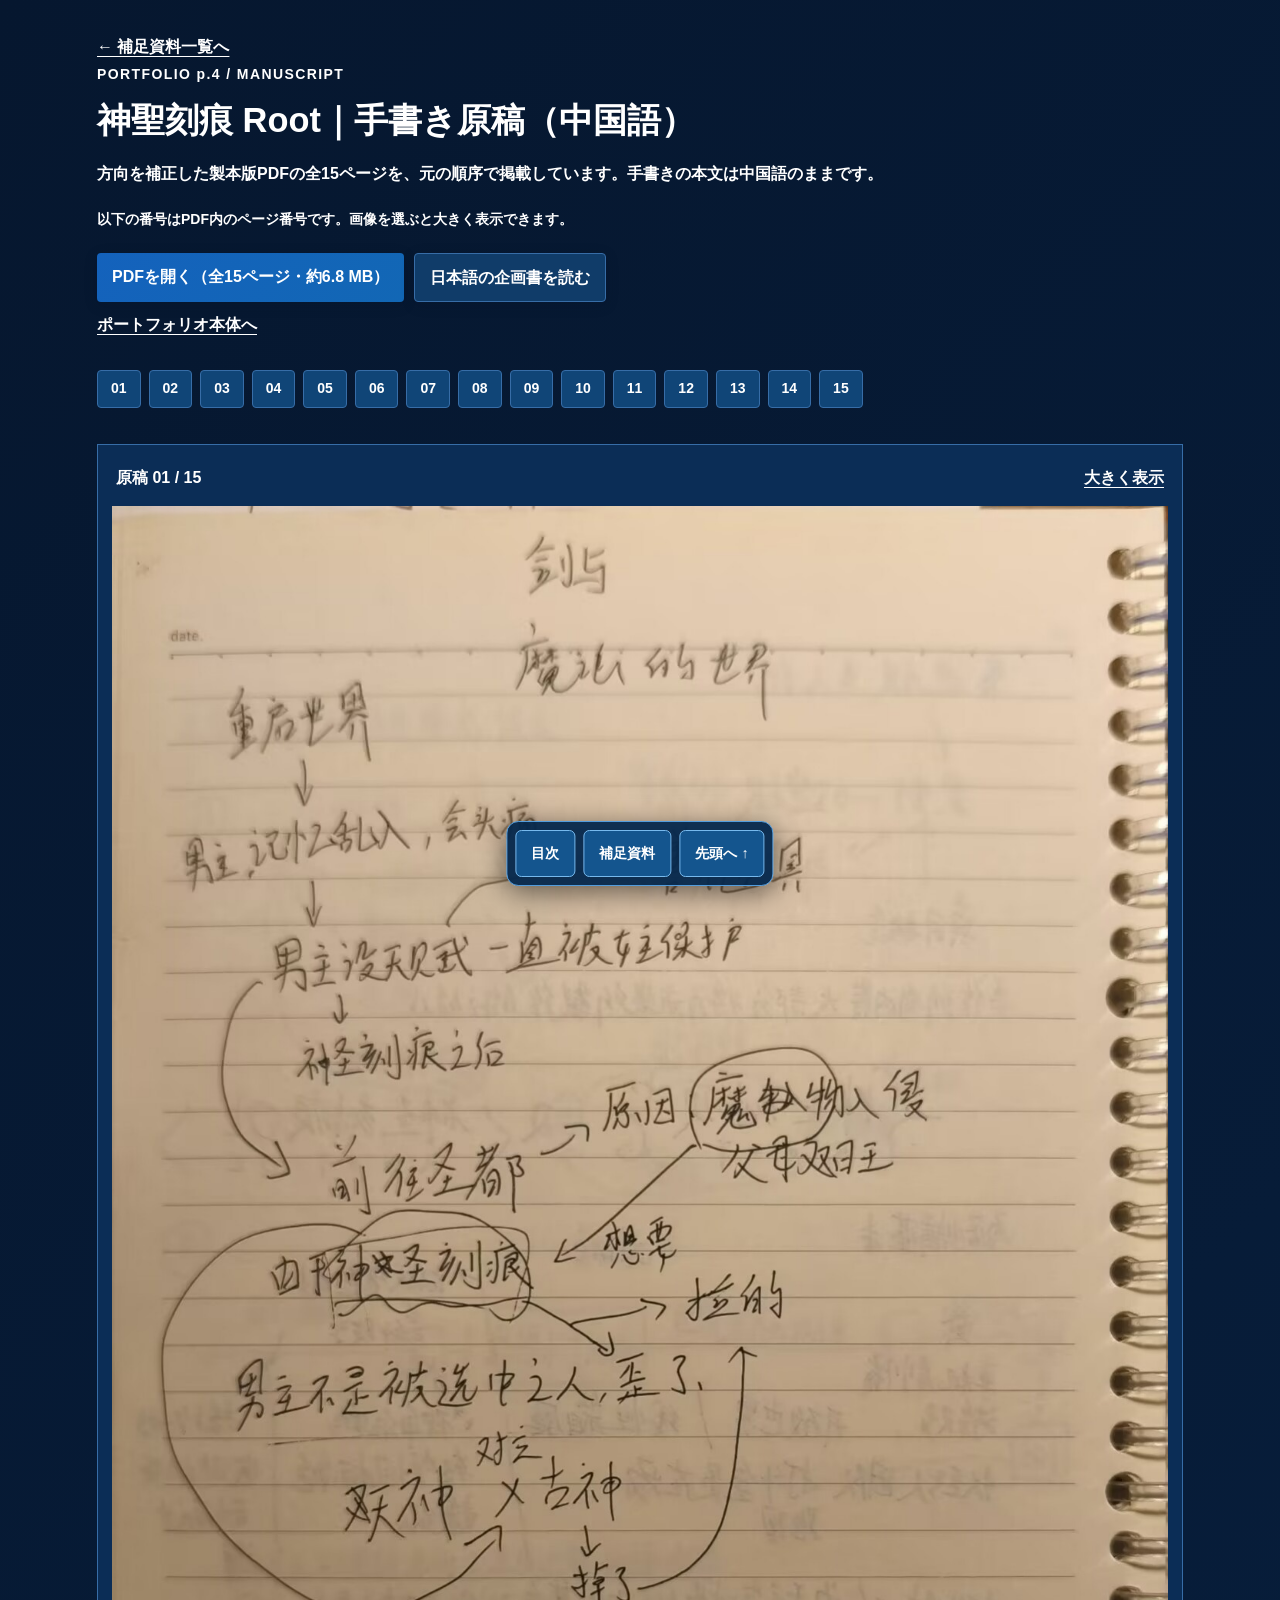
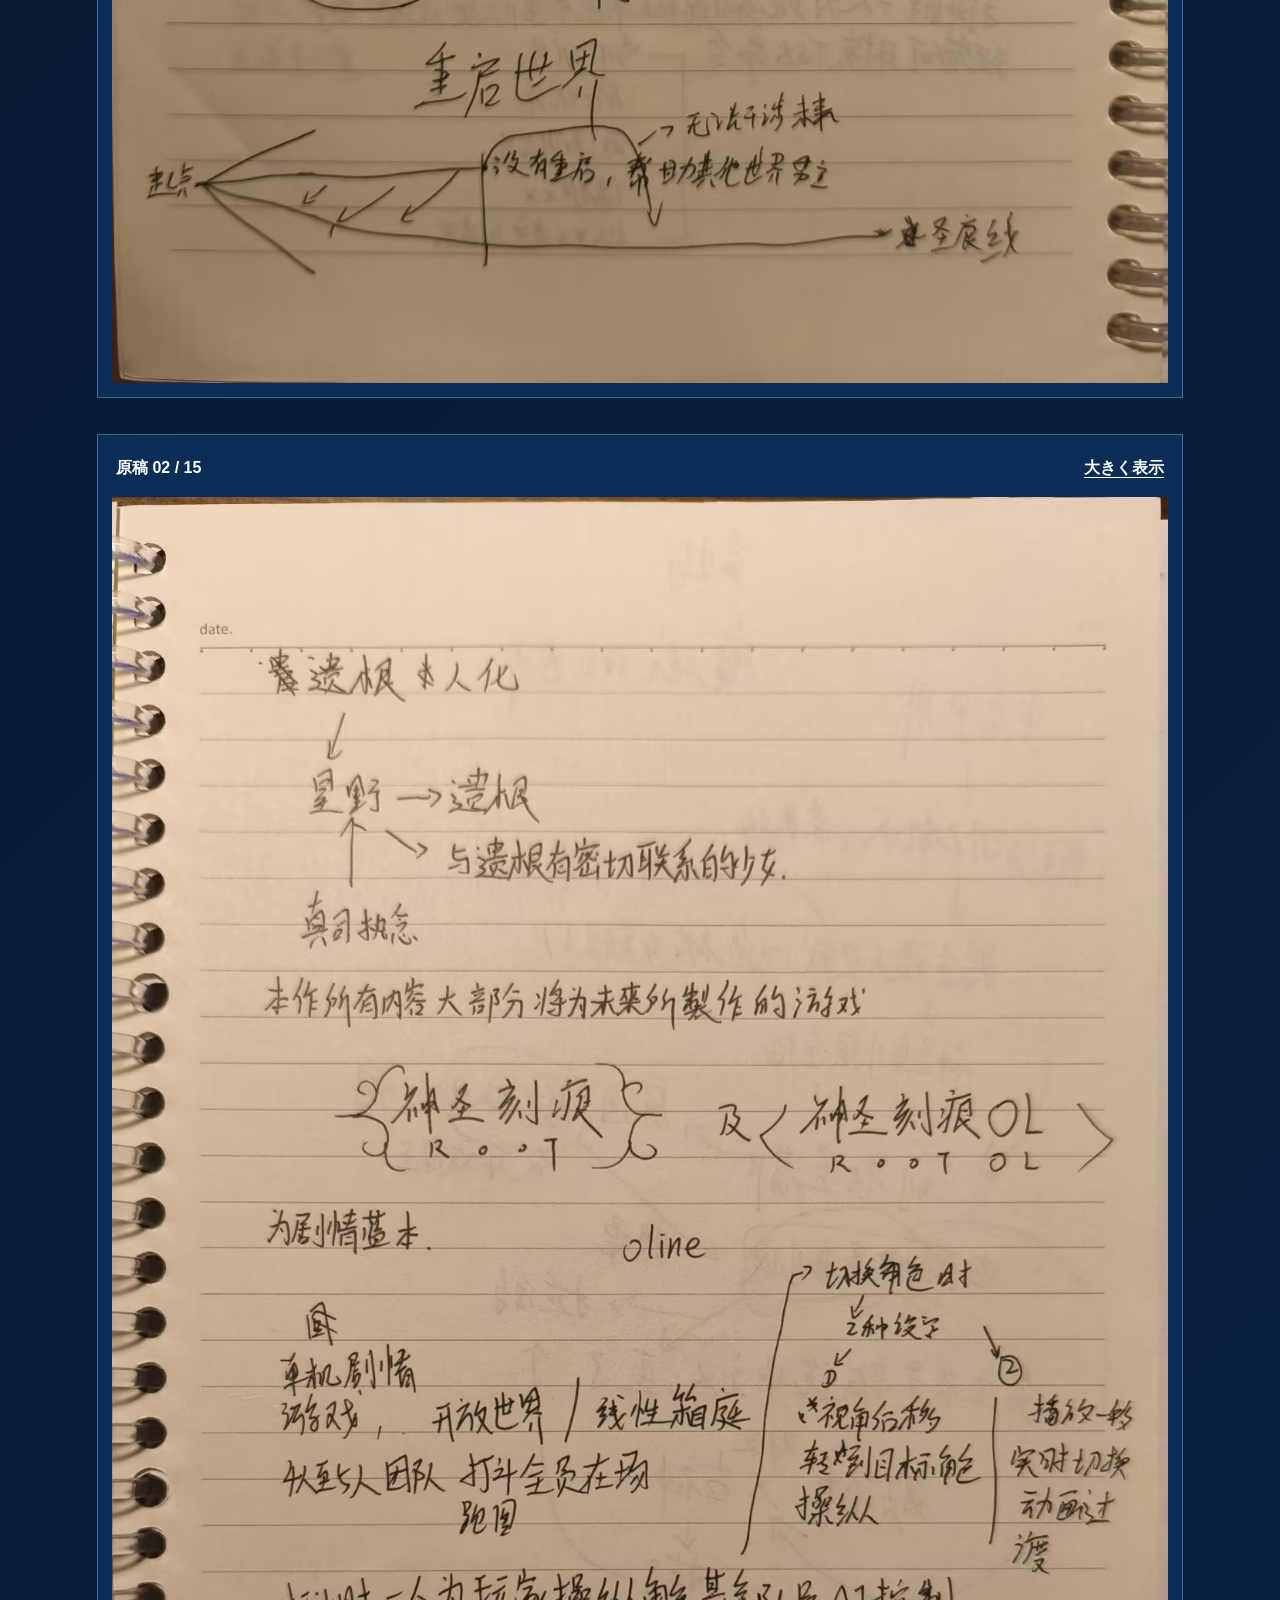
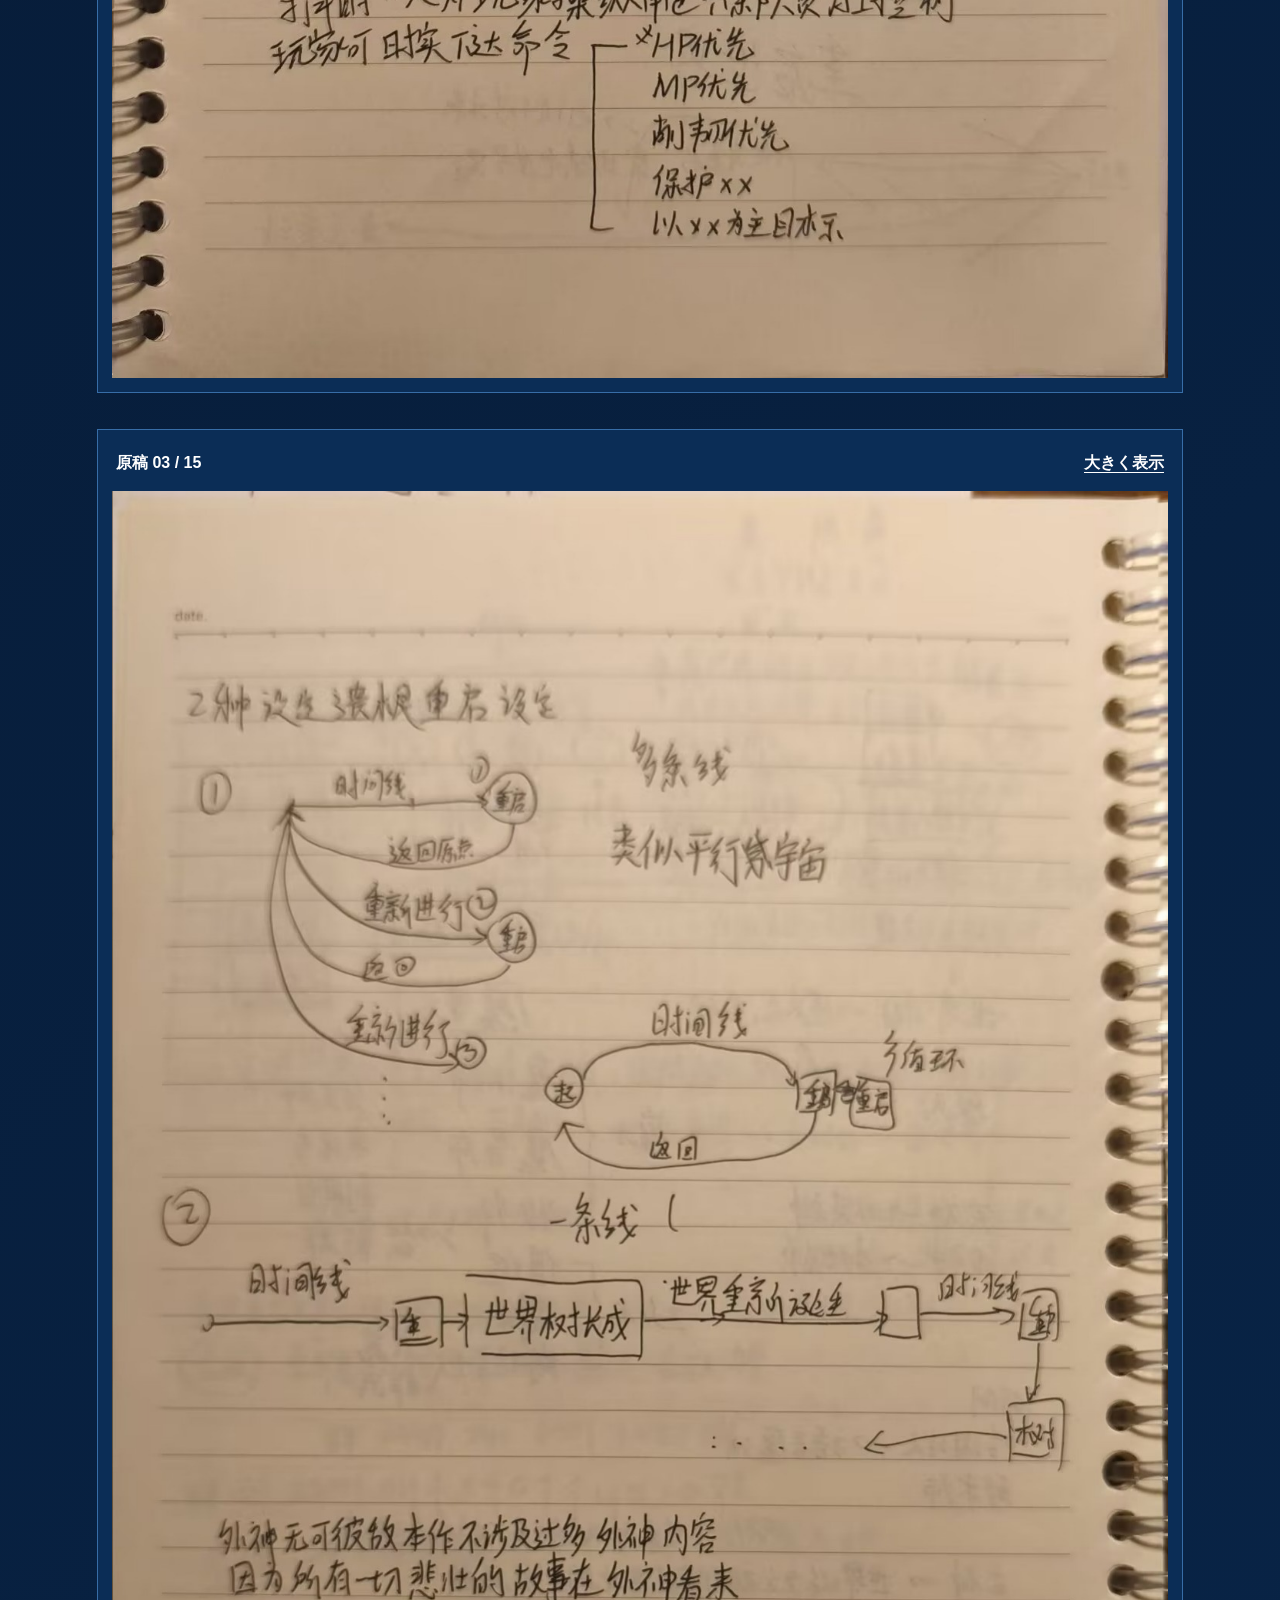
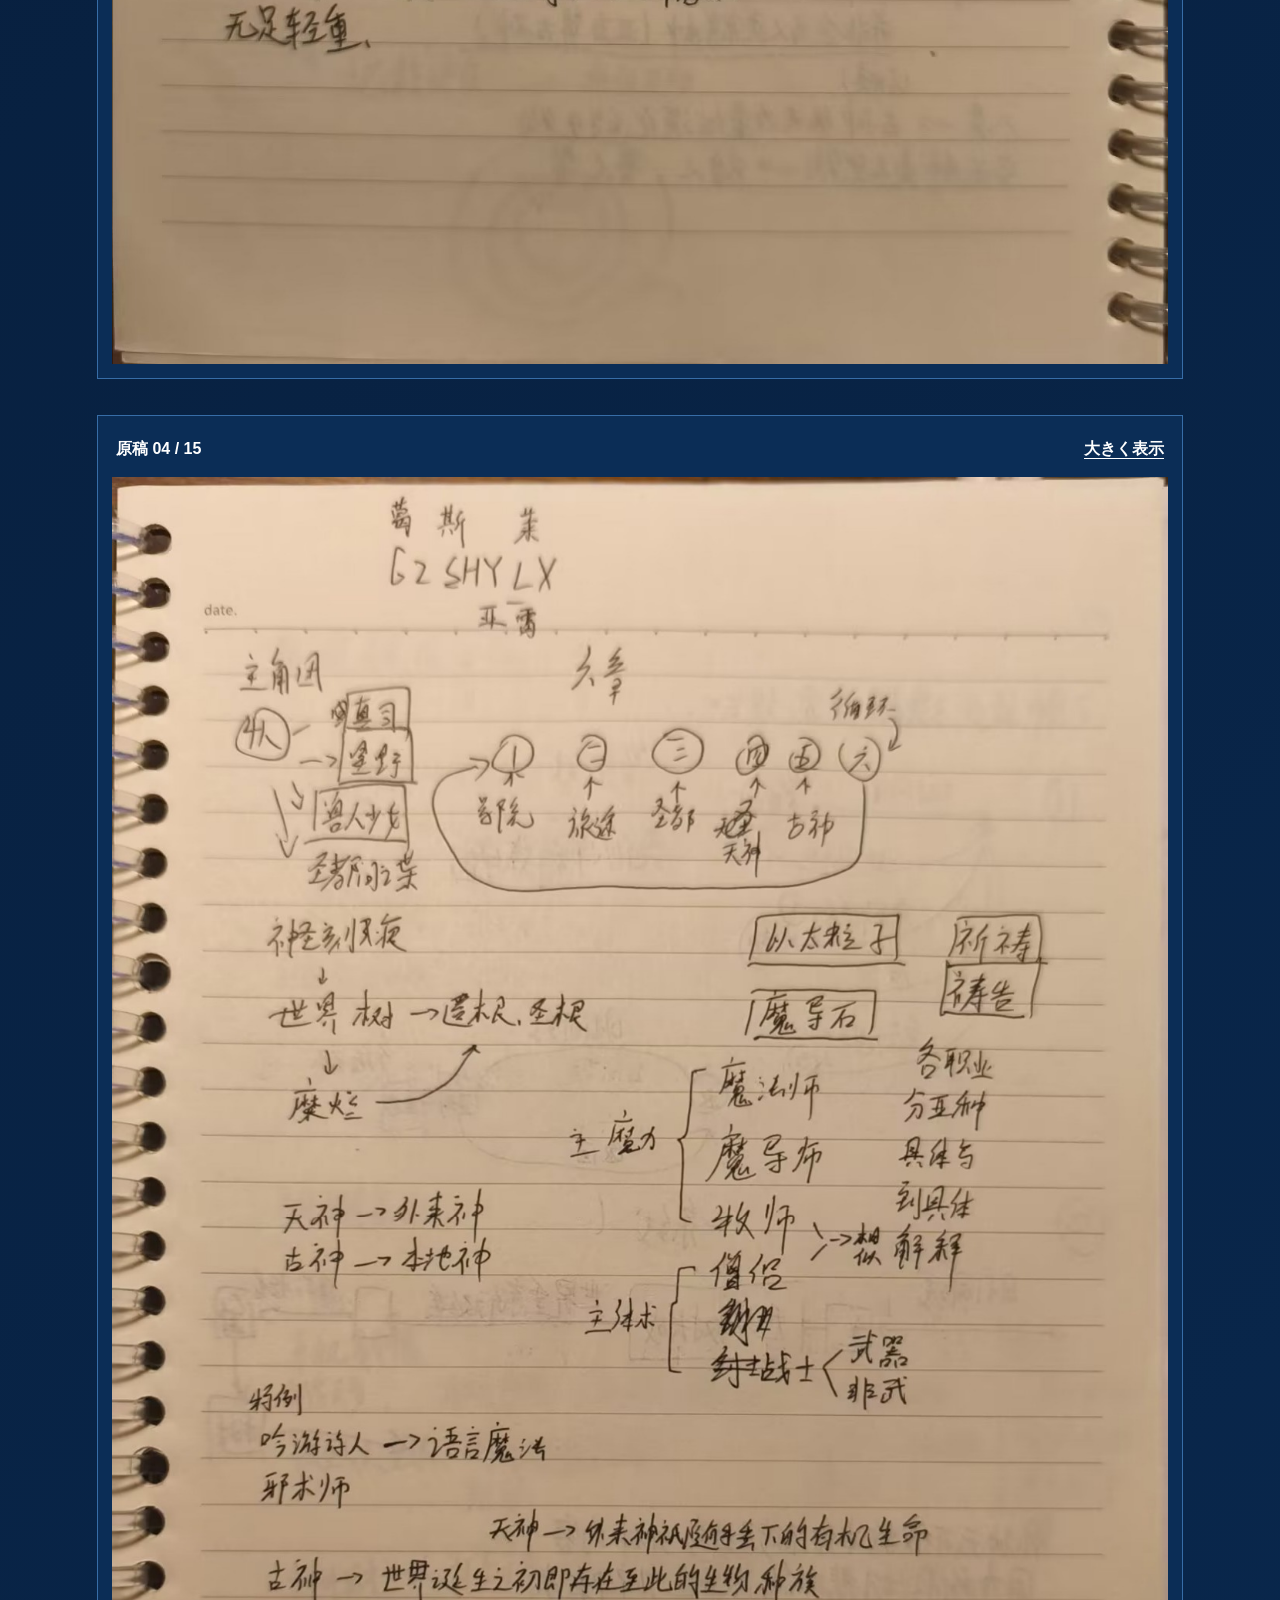
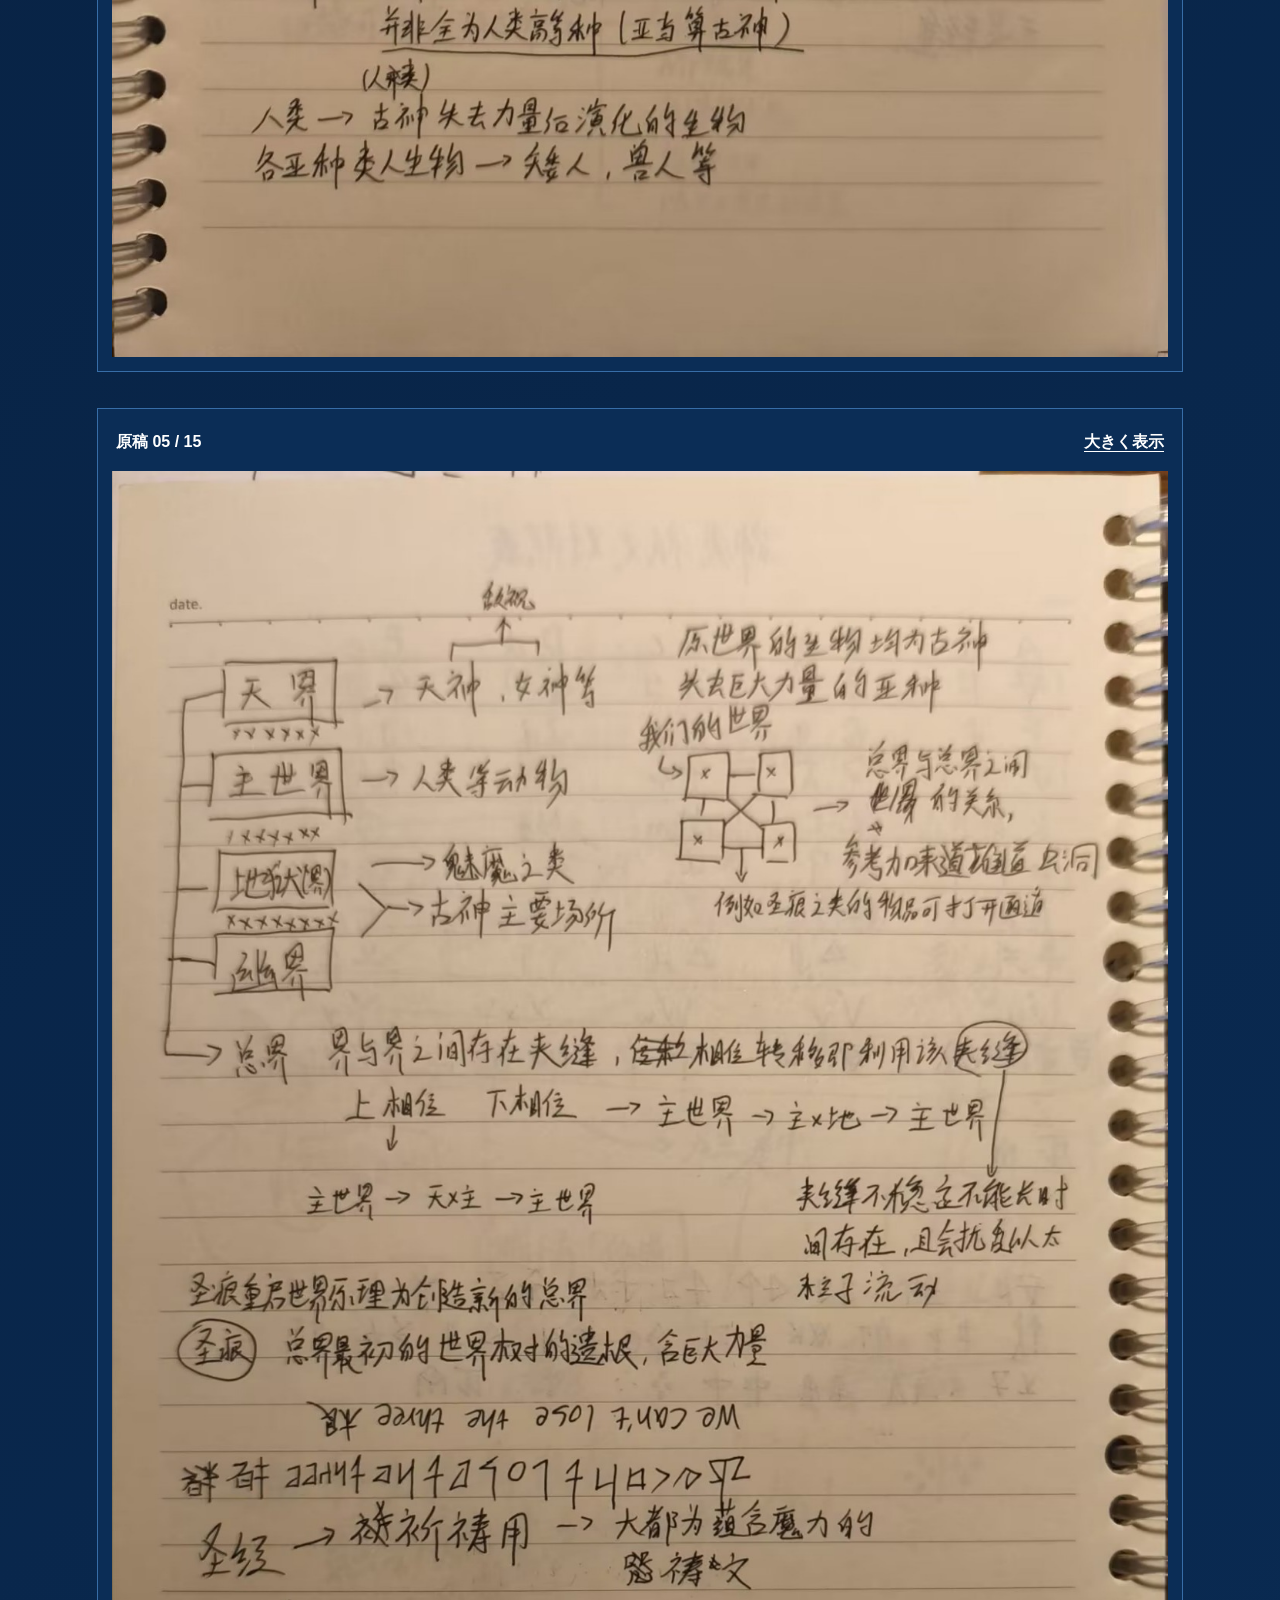
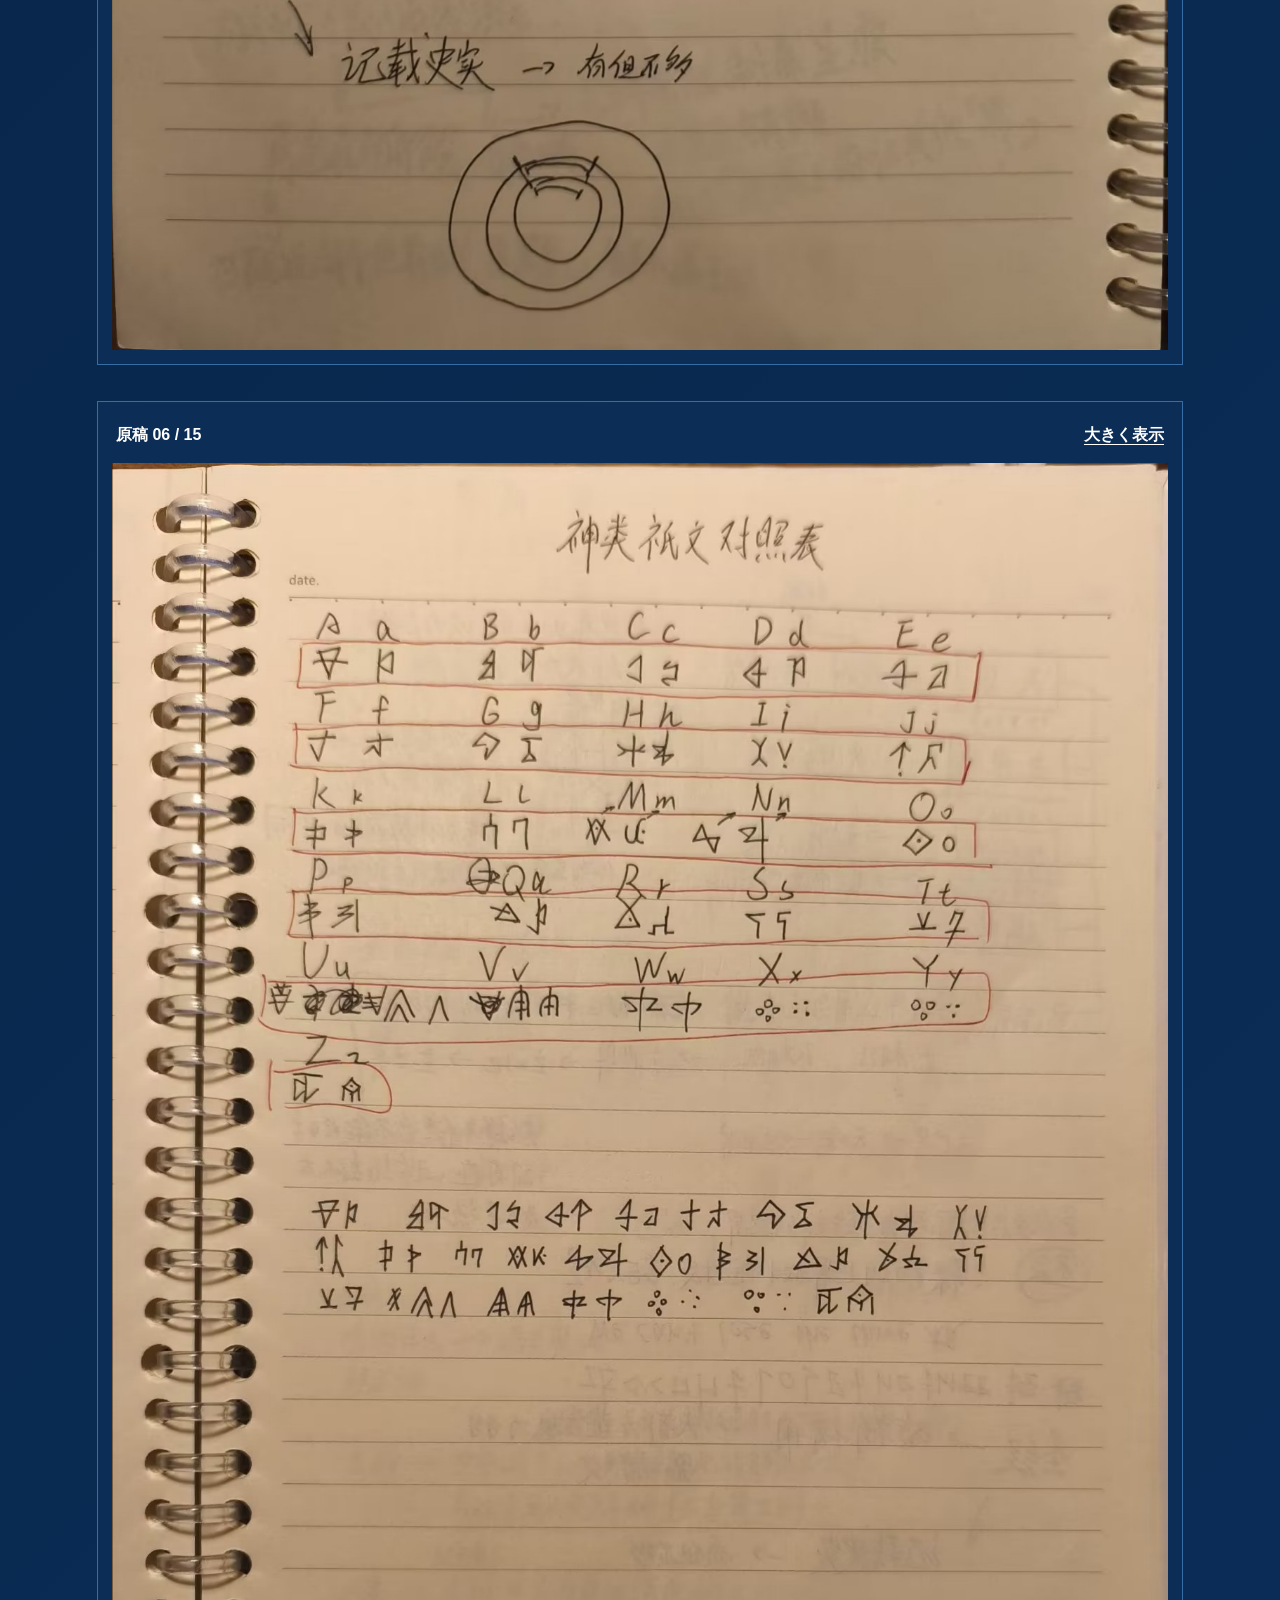
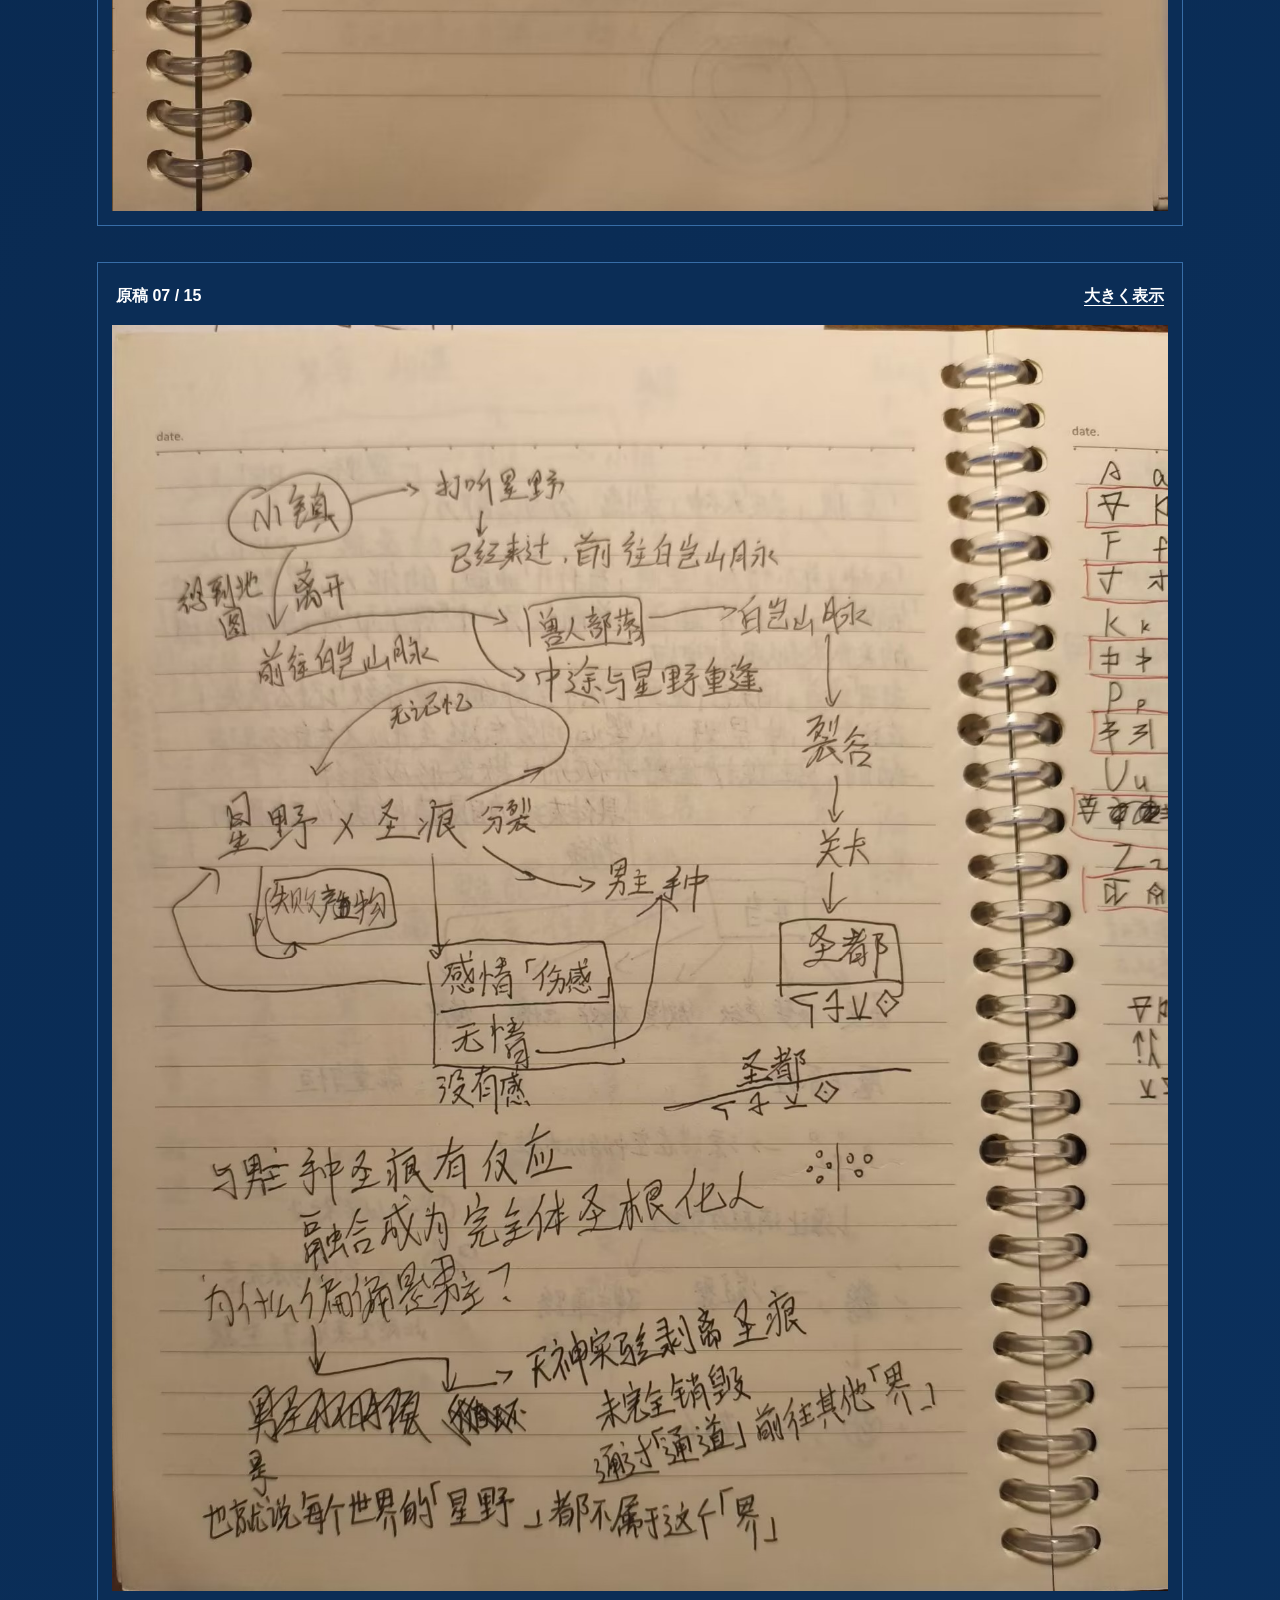
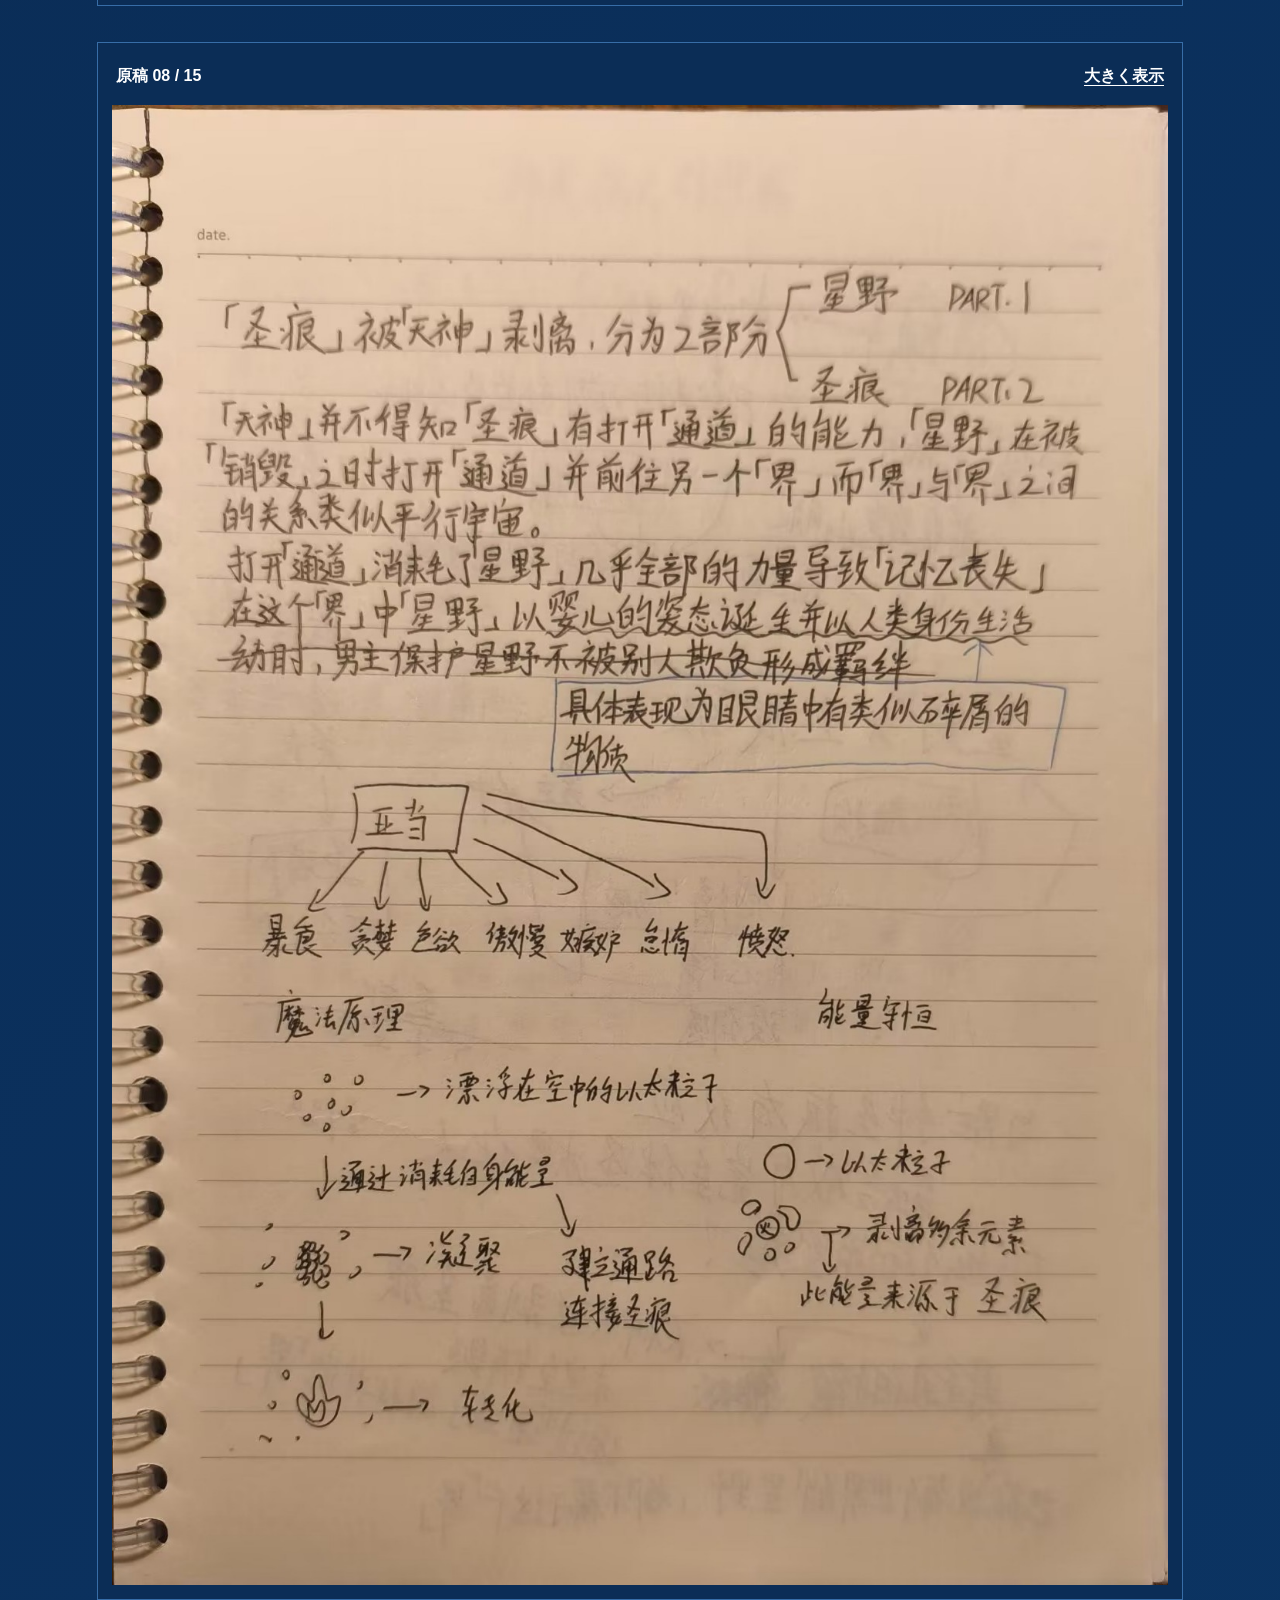
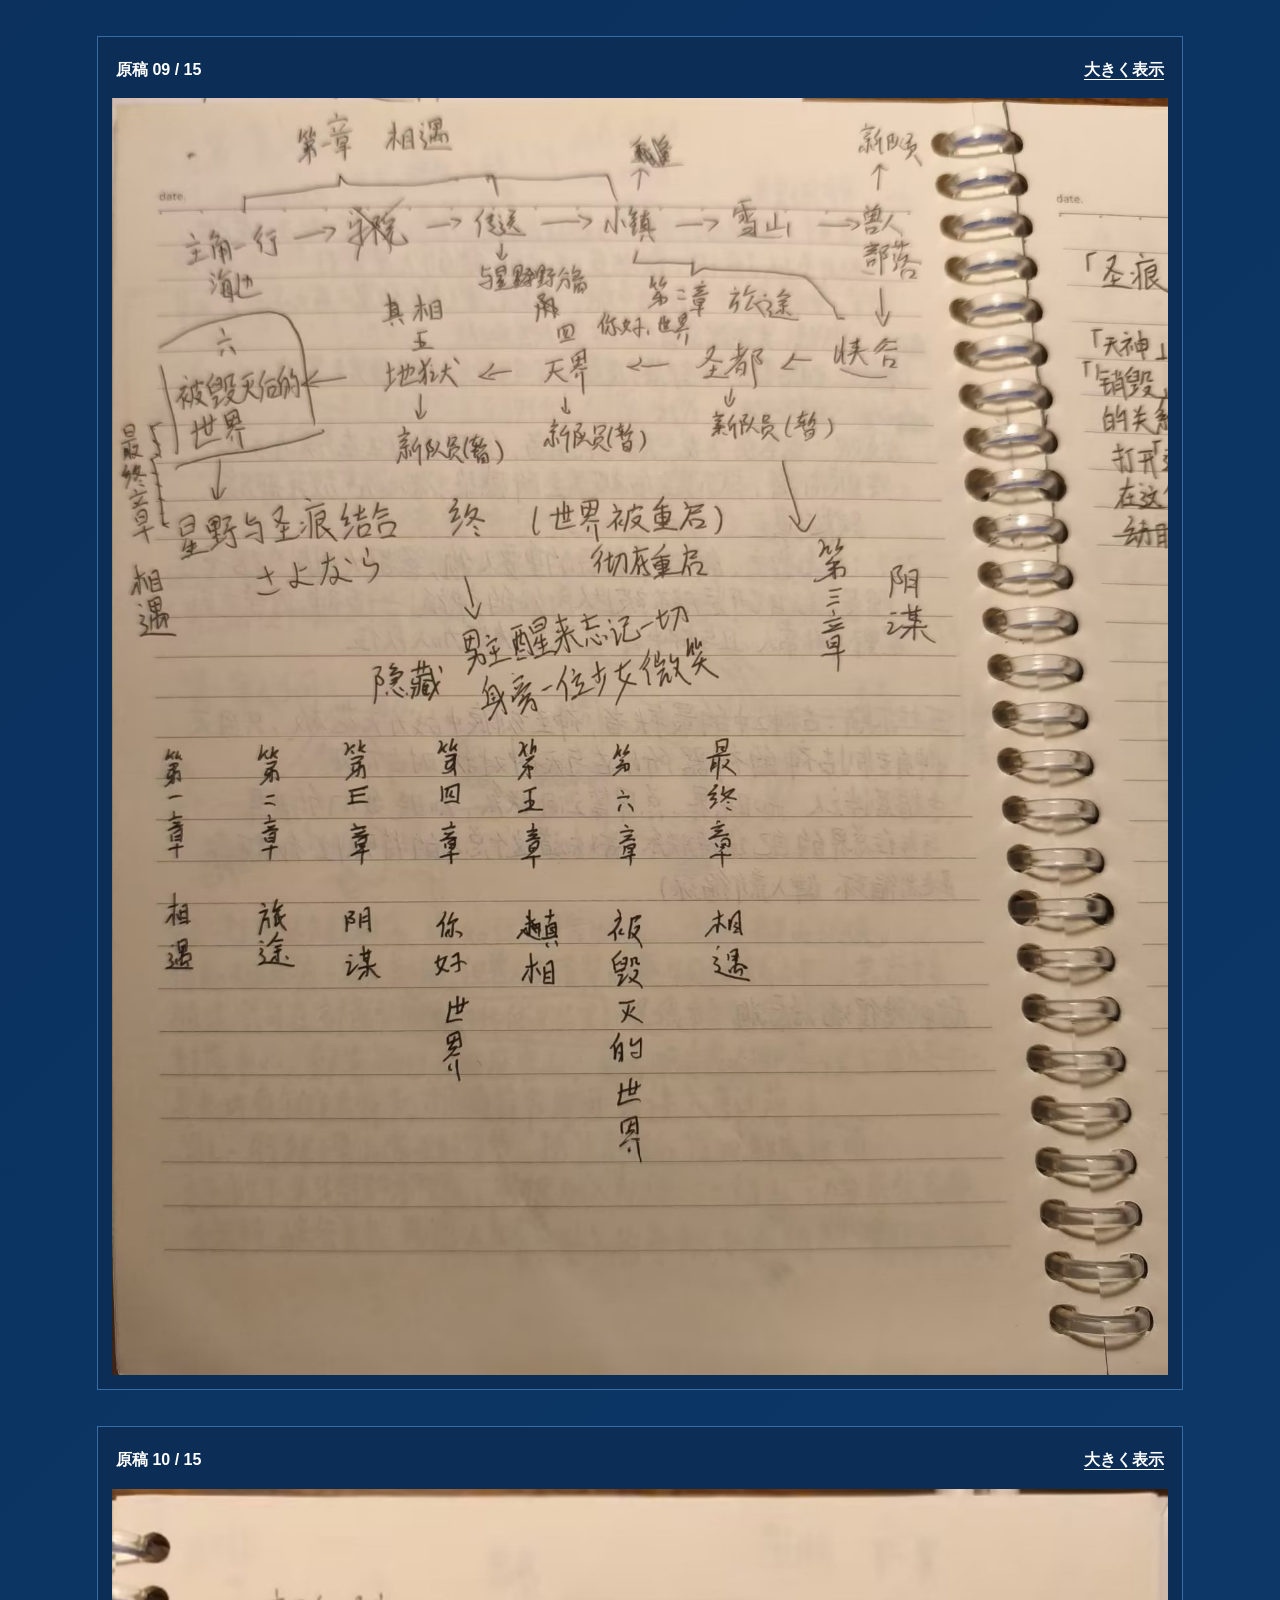
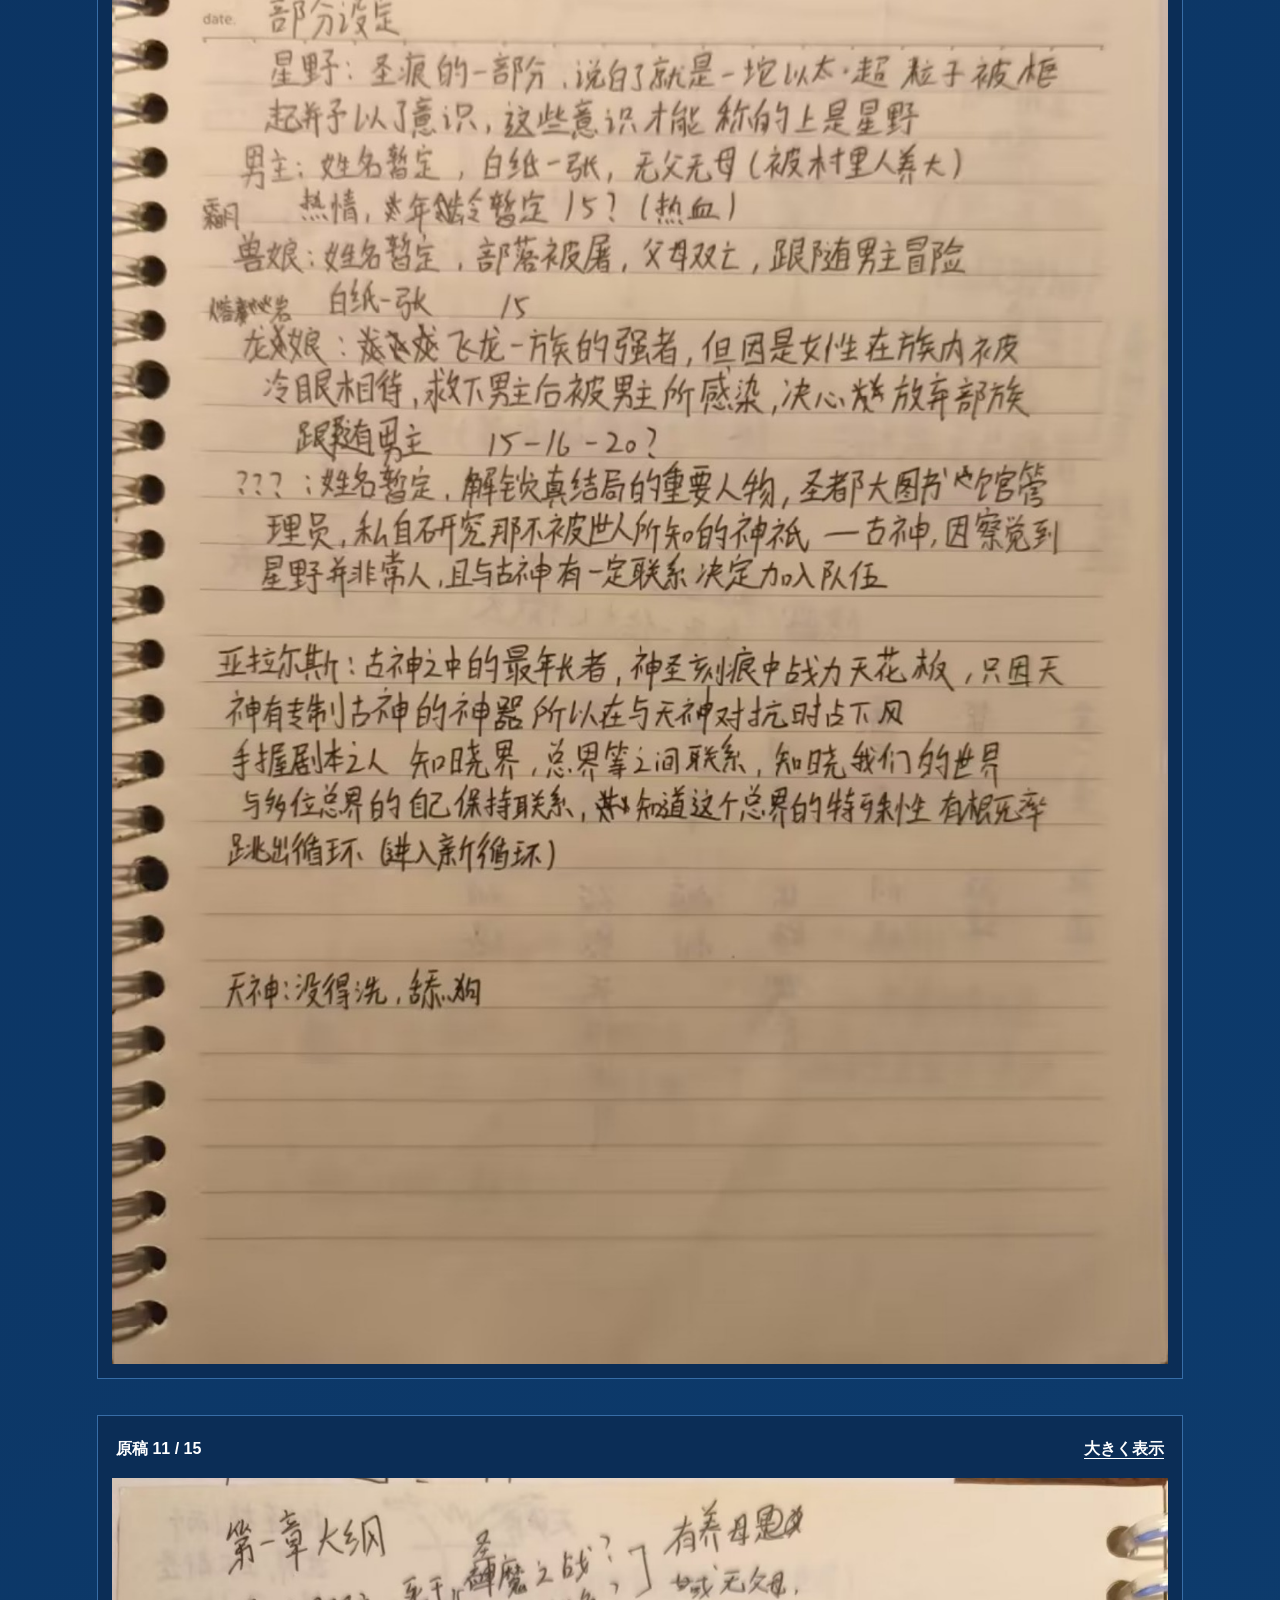
==== commit d5344a3e: "Improve reader navigation and proofread Japanese proposals" ====
--- a/manuscripts/index.html
+++ b/manuscripts/index.html
@@ -1 +1 @@
-<!doctype html><html lang="ja"><head><meta charset="utf-8"><meta name="viewport" content="width=device-width,initial-scale=1"><meta name="description" content="方向を補正した製本版PDFの全15ページを、元の順序で掲載しています。手書きの本文は中国語のままです。"><title>神聖刻痕 Root｜手書き原稿（中国語）｜APPENDIX</title><link rel="stylesheet" href="../assets/style.css?v=portfolio-v1"><style>.manuscript-page{margin:36px 0;background:var(--paper);border:1px solid var(--line);padding:14px}.manuscript-page img{display:block;width:100%;height:auto}.manuscript-page figcaption{padding:4px 4px 14px;display:flex;justify-content:space-between;gap:16px}.manuscript-page a{max-width:100%}.page-index{margin-bottom:24px}.reader-note{max-width:850px}</style></head><body id="top"><main class="reading"><header><a href="../index.html#p4">← 補足資料一覧へ</a><p class="eyebrow">PORTFOLIO p.4 / MANUSCRIPT</p><h1>神聖刻痕 Root｜手書き原稿（中国語）</h1><p class="reader-note">方向を補正した製本版PDFの全15ページを、元の順序で掲載しています。手書きの本文は中国語のままです。</p><p class="meta">以下の番号はPDF内のページ番号です。画像を選ぶと大きく表示できます。</p><div class="actions"><a class="button" href="root-manuscript-cn.pdf">PDFを開く（全15ページ・約6.8 MB）</a><a class="button secondary" href="../reading/root.html">日本語の企画書を読む</a></div><p><a href="../portfolio/index.html">ポートフォリオ本体へ</a></p></header><nav class="page-index" aria-label="原稿のページ番号"><a href="#page-01">01</a><a href="#page-02">02</a><a href="#page-03">03</a><a href="#page-04">04</a><a href="#page-05">05</a><a href="#page-06">06</a><a href="#page-07">07</a><a href="#page-08">08</a><a href="#page-09">09</a><a href="#page-10">10</a><a href="#page-11">11</a><a href="#page-12">12</a><a href="#page-13">13</a><a href="#page-14">14</a><a href="#page-15">15</a></nav><figure class="manuscript-page" id="page-01"><figcaption><strong>原稿 01 / 15</strong><a href="pages/page-01.jpg">大きく表示</a></figcaption><a href="pages/page-01.jpg"><img src="pages/page-01.jpg" width="1373" height="1920" loading="eager" alt="神聖刻痕 Root｜手書き原稿（中国語） — 1 / 15"></a></figure><figure class="manuscript-page" id="page-02"><figcaption><strong>原稿 02 / 15</strong><a href="pages/page-02.jpg">大きく表示</a></figcaption><a href="pages/page-02.jpg"><img src="pages/page-02.jpg" width="1369" height="1920" loading="lazy" alt="神聖刻痕 Root｜手書き原稿（中国語） — 2 / 15"></a></figure><figure class="manuscript-page" id="page-03"><figcaption><strong>原稿 03 / 15</strong><a href="pages/page-03.jpg">大きく表示</a></figcaption><a href="pages/page-03.jpg"><img src="pages/page-03.jpg" width="1377" height="1920" loading="lazy" alt="神聖刻痕 Root｜手書き原稿（中国語） — 3 / 15"></a></figure><figure class="manuscript-page" id="page-04"><figcaption><strong>原稿 04 / 15</strong><a href="pages/page-04.jpg">大きく表示</a></figcaption><a href="pages/page-04.jpg"><img src="pages/page-04.jpg" width="1370" height="1920" loading="lazy" alt="神聖刻痕 Root｜手書き原稿（中国語） — 4 / 15"></a></figure><figure class="manuscript-page" id="page-05"><figcaption><strong>原稿 05 / 15</strong><a href="pages/page-05.jpg">大きく表示</a></figcaption><a href="pages/page-05.jpg"><img src="pages/page-05.jpg" width="1371" height="1920" loading="lazy" alt="神聖刻痕 Root｜手書き原稿（中国語） — 5 / 15"></a></figure><figure class="manuscript-page" id="page-06"><figcaption><strong>原稿 06 / 15</strong><a href="pages/page-06.jpg">大きく表示</a></figcaption><a href="pages/page-06.jpg"><img src="pages/page-06.jpg" width="1504" height="1920" loading="lazy" alt="神聖刻痕 Root｜手書き原稿（中国語） — 6 / 15"></a></figure><figure class="manuscript-page" id="page-07"><figcaption><strong>原稿 07 / 15</strong><a href="pages/page-07.jpg">大きく表示</a></figcaption><a href="pages/page-07.jpg"><img src="pages/page-07.jpg" width="1601" height="1920" loading="lazy" alt="神聖刻痕 Root｜手書き原稿（中国語） — 7 / 15"></a></figure><figure class="manuscript-page" id="page-08"><figcaption><strong>原稿 08 / 15</strong><a href="pages/page-08.jpg">大きく表示</a></figcaption><a href="pages/page-08.jpg"><img src="pages/page-08.jpg" width="1370" height="1920" loading="lazy" alt="神聖刻痕 Root｜手書き原稿（中国語） — 8 / 15"></a></figure><figure class="manuscript-page" id="page-09"><figcaption><strong>原稿 09 / 15</strong><a href="pages/page-09.jpg">大きく表示</a></figcaption><a href="pages/page-09.jpg"><img src="pages/page-09.jpg" width="1588" height="1920" loading="lazy" alt="神聖刻痕 Root｜手書き原稿（中国語） — 9 / 15"></a></figure><figure class="manuscript-page" id="page-10"><figcaption><strong>原稿 10 / 15</strong><a href="pages/page-10.jpg">大きく表示</a></figcaption><a href="pages/page-10.jpg"><img src="pages/page-10.jpg" width="1374" height="1920" loading="lazy" alt="神聖刻痕 Root｜手書き原稿（中国語） — 10 / 15"></a></figure><figure class="manuscript-page" id="page-11"><figcaption><strong>原稿 11 / 15</strong><a href="pages/page-11.jpg">大きく表示</a></figcaption><a href="pages/page-11.jpg"><img src="pages/page-11.jpg" width="1371" height="1920" loading="lazy" alt="神聖刻痕 Root｜手書き原稿（中国語） — 11 / 15"></a></figure><figure class="manuscript-page" id="page-12"><figcaption><strong>原稿 12 / 15</strong><a href="pages/page-12.jpg">大きく表示</a></figcaption><a href="pages/page-12.jpg"><img src="pages/page-12.jpg" width="1373" height="1920" loading="lazy" alt="神聖刻痕 Root｜手書き原稿（中国語） — 12 / 15"></a></figure><figure class="manuscript-page" id="page-13"><figcaption><strong>原稿 13 / 15</strong><a href="pages/page-13.jpg">大きく表示</a></figcaption><a href="pages/page-13.jpg"><img src="pages/page-13.jpg" width="1564" height="1920" loading="lazy" alt="神聖刻痕 Root｜手書き原稿（中国語） — 13 / 15"></a></figure><figure class="manuscript-page" id="page-14"><figcaption><strong>原稿 14 / 15</strong><a href="pages/page-14.jpg">大きく表示</a></figcaption><a href="pages/page-14.jpg"><img src="pages/page-14.jpg" width="1376" height="1920" loading="lazy" alt="神聖刻痕 Root｜手書き原稿（中国語） — 14 / 15"></a></figure><figure class="manuscript-page" id="page-15"><figcaption><strong>原稿 15 / 15</strong><a href="pages/page-15.jpg">大きく表示</a></figcaption><a href="pages/page-15.jpg"><img src="pages/page-15.jpg" width="1593" height="1920" loading="lazy" alt="神聖刻痕 Root｜手書き原稿（中国語） — 15 / 15"></a></figure><footer class="footer"><p>原稿は企画段階の記録です。現段階の設定・構成については、電子企画書をご参照ください。</p></footer></main><a class="back-top" href="#top">先頭へ ↑</a></body></html>+<!doctype html><html lang="ja"><head><meta charset="utf-8"><meta name="viewport" content="width=device-width,initial-scale=1"><meta name="description" content="方向を補正した製本版PDFの全15ページを、元の順序で掲載しています。手書きの本文は中国語のままです。"><title>神聖刻痕 Root｜手書き原稿（中国語）｜APPENDIX</title><link rel="stylesheet" href="../assets/style.css?v=review-v1"><style>.manuscript-page{margin:36px 0;background:var(--paper);border:1px solid var(--line);padding:14px}.manuscript-page img{display:block;width:100%;height:auto}.manuscript-page figcaption{padding:4px 4px 14px;display:flex;justify-content:space-between;gap:16px}.manuscript-page a{max-width:100%}.page-index{margin-bottom:24px}.reader-note{max-width:850px}</style><link rel="stylesheet" href="../assets/reader.css?v=review-v1"><script src="../assets/reader.js?v=review-v1" defer></script></head><body id="top"><main class="reading"><header><a href="../index.html#p4">← 補足資料一覧へ</a><p class="eyebrow">PORTFOLIO p.4 / MANUSCRIPT</p><h1>神聖刻痕 Root｜手書き原稿（中国語）</h1><p class="reader-note">方向を補正した製本版PDFの全15ページを、元の順序で掲載しています。手書きの本文は中国語のままです。</p><p class="meta">以下の番号はPDF内のページ番号です。画像を選ぶと大きく表示できます。</p><div class="actions"><a class="button" href="root-manuscript-cn.pdf">PDFを開く（全15ページ・約6.8 MB）</a><a class="button secondary" href="../reading/root.html">日本語の企画書を読む</a></div><p><a href="../portfolio/index.html">ポートフォリオ本体へ</a></p></header><nav class="page-index" aria-label="原稿のページ番号"><a href="#page-01">01</a><a href="#page-02">02</a><a href="#page-03">03</a><a href="#page-04">04</a><a href="#page-05">05</a><a href="#page-06">06</a><a href="#page-07">07</a><a href="#page-08">08</a><a href="#page-09">09</a><a href="#page-10">10</a><a href="#page-11">11</a><a href="#page-12">12</a><a href="#page-13">13</a><a href="#page-14">14</a><a href="#page-15">15</a></nav><figure class="manuscript-page" id="page-01"><figcaption><strong>原稿 01 / 15</strong><a href="pages/page-01.jpg">大きく表示</a></figcaption><a href="pages/page-01.jpg"><img src="pages/page-01.jpg" width="1373" height="1920" loading="eager" alt="神聖刻痕 Root｜手書き原稿（中国語） — 1 / 15"></a></figure><figure class="manuscript-page" id="page-02"><figcaption><strong>原稿 02 / 15</strong><a href="pages/page-02.jpg">大きく表示</a></figcaption><a href="pages/page-02.jpg"><img src="pages/page-02.jpg" width="1369" height="1920" loading="lazy" alt="神聖刻痕 Root｜手書き原稿（中国語） — 2 / 15"></a></figure><figure class="manuscript-page" id="page-03"><figcaption><strong>原稿 03 / 15</strong><a href="pages/page-03.jpg">大きく表示</a></figcaption><a href="pages/page-03.jpg"><img src="pages/page-03.jpg" width="1377" height="1920" loading="lazy" alt="神聖刻痕 Root｜手書き原稿（中国語） — 3 / 15"></a></figure><figure class="manuscript-page" id="page-04"><figcaption><strong>原稿 04 / 15</strong><a href="pages/page-04.jpg">大きく表示</a></figcaption><a href="pages/page-04.jpg"><img src="pages/page-04.jpg" width="1370" height="1920" loading="lazy" alt="神聖刻痕 Root｜手書き原稿（中国語） — 4 / 15"></a></figure><figure class="manuscript-page" id="page-05"><figcaption><strong>原稿 05 / 15</strong><a href="pages/page-05.jpg">大きく表示</a></figcaption><a href="pages/page-05.jpg"><img src="pages/page-05.jpg" width="1371" height="1920" loading="lazy" alt="神聖刻痕 Root｜手書き原稿（中国語） — 5 / 15"></a></figure><figure class="manuscript-page" id="page-06"><figcaption><strong>原稿 06 / 15</strong><a href="pages/page-06.jpg">大きく表示</a></figcaption><a href="pages/page-06.jpg"><img src="pages/page-06.jpg" width="1504" height="1920" loading="lazy" alt="神聖刻痕 Root｜手書き原稿（中国語） — 6 / 15"></a></figure><figure class="manuscript-page" id="page-07"><figcaption><strong>原稿 07 / 15</strong><a href="pages/page-07.jpg">大きく表示</a></figcaption><a href="pages/page-07.jpg"><img src="pages/page-07.jpg" width="1601" height="1920" loading="lazy" alt="神聖刻痕 Root｜手書き原稿（中国語） — 7 / 15"></a></figure><figure class="manuscript-page" id="page-08"><figcaption><strong>原稿 08 / 15</strong><a href="pages/page-08.jpg">大きく表示</a></figcaption><a href="pages/page-08.jpg"><img src="pages/page-08.jpg" width="1370" height="1920" loading="lazy" alt="神聖刻痕 Root｜手書き原稿（中国語） — 8 / 15"></a></figure><figure class="manuscript-page" id="page-09"><figcaption><strong>原稿 09 / 15</strong><a href="pages/page-09.jpg">大きく表示</a></figcaption><a href="pages/page-09.jpg"><img src="pages/page-09.jpg" width="1588" height="1920" loading="lazy" alt="神聖刻痕 Root｜手書き原稿（中国語） — 9 / 15"></a></figure><figure class="manuscript-page" id="page-10"><figcaption><strong>原稿 10 / 15</strong><a href="pages/page-10.jpg">大きく表示</a></figcaption><a href="pages/page-10.jpg"><img src="pages/page-10.jpg" width="1374" height="1920" loading="lazy" alt="神聖刻痕 Root｜手書き原稿（中国語） — 10 / 15"></a></figure><figure class="manuscript-page" id="page-11"><figcaption><strong>原稿 11 / 15</strong><a href="pages/page-11.jpg">大きく表示</a></figcaption><a href="pages/page-11.jpg"><img src="pages/page-11.jpg" width="1371" height="1920" loading="lazy" alt="神聖刻痕 Root｜手書き原稿（中国語） — 11 / 15"></a></figure><figure class="manuscript-page" id="page-12"><figcaption><strong>原稿 12 / 15</strong><a href="pages/page-12.jpg">大きく表示</a></figcaption><a href="pages/page-12.jpg"><img src="pages/page-12.jpg" width="1373" height="1920" loading="lazy" alt="神聖刻痕 Root｜手書き原稿（中国語） — 12 / 15"></a></figure><figure class="manuscript-page" id="page-13"><figcaption><strong>原稿 13 / 15</strong><a href="pages/page-13.jpg">大きく表示</a></figcaption><a href="pages/page-13.jpg"><img src="pages/page-13.jpg" width="1564" height="1920" loading="lazy" alt="神聖刻痕 Root｜手書き原稿（中国語） — 13 / 15"></a></figure><figure class="manuscript-page" id="page-14"><figcaption><strong>原稿 14 / 15</strong><a href="pages/page-14.jpg">大きく表示</a></figcaption><a href="pages/page-14.jpg"><img src="pages/page-14.jpg" width="1376" height="1920" loading="lazy" alt="神聖刻痕 Root｜手書き原稿（中国語） — 14 / 15"></a></figure><figure class="manuscript-page" id="page-15"><figcaption><strong>原稿 15 / 15</strong><a href="pages/page-15.jpg">大きく表示</a></figcaption><a href="pages/page-15.jpg"><img src="pages/page-15.jpg" width="1593" height="1920" loading="lazy" alt="神聖刻痕 Root｜手書き原稿（中国語） — 15 / 15"></a></figure><footer class="footer"><p>原稿は企画段階の記録です。現段階の設定・構成については、電子企画書をご参照ください。</p></footer></main><a class="back-top" href="#top">先頭へ ↑</a></body></html>
--- a/assets/reader.css
+++ b/assets/reader.css
@@ -0,0 +1,15 @@
+/* Shared reading controls, with native keyboard-accessible modal dialogs. */
+.reader-control{font:inherit;font-size:.9rem;font-weight:650;color:#fff;background:#14558e;border:1px solid #77b9ed;border-radius:6px;padding:9px 15px;min-height:44px;text-decoration:none;cursor:pointer;white-space:nowrap}
+.reader-control:hover{background:#1b6db7;color:#fff}.reader-control:focus-visible,dialog a:focus-visible{outline:3px solid #9ad8ff;outline-offset:3px}
+.reader-toolbar{position:fixed;z-index:20;bottom:max(14px,env(safe-area-inset-bottom));left:50%;transform:translateX(-50%);display:flex;gap:8px;padding:8px;background:#07294ef5;border:1px solid #539ddd;border-radius:12px;box-shadow:0 6px 28px #0008;max-width:calc(100% - 20px)}
+.has-reader-toolbar{padding-bottom:90px}.has-reader-toolbar>.back-top{display:none}
+.reader-dialog{padding:0;border:1px solid #539ddd;border-radius:12px;background:#092a50;color:#fff;width:min(1100px,calc(100% - 24px));max-width:none;max-height:calc(100dvh - 24px);box-shadow:0 16px 70px #0009;overflow:hidden}
+.reader-dialog::backdrop{background:#020d21dd}.reader-dialog-head{display:flex;gap:14px;justify-content:space-between;align-items:center;padding:14px 18px;border-bottom:1px solid #3976ab;background:#103e70}
+.reader-dialog-head h2{font-size:1rem;margin:0;overflow-wrap:anywhere;line-height:1.5}.image-controls{display:flex;align-items:center;gap:12px;padding:10px 18px;font-size:.8rem}
+.image-viewer-body{overflow:auto;max-height:calc(100dvh - 185px);background:#041b35;overscroll-behavior:contain;padding:12px;text-align:center}
+.image-viewer-body img{display:block;width:auto;height:auto;max-width:100%;max-height:calc(100dvh - 210px);margin:auto}
+.image-viewer-body.original-size img{max-width:none;max-height:none;width:auto;height:auto;margin:0}
+.reader-contents-links{display:grid;gap:4px;padding:16px 22px;max-height:calc(100dvh - 140px);overflow:auto;overscroll-behavior:contain}
+.reader-contents-links a{display:block;padding:9px 12px;border-radius:5px;line-height:1.55}.reader-contents-links a:hover{background:#14558e}
+@media(max-width:560px){.reader-dialog-head{padding:12px;gap:8px}.reader-dialog-head h2{font-size:.85rem}.reader-control{padding:9px 12px}.image-controls{padding:8px 12px;gap:8px}.reader-contents-links{padding:12px}.reader-toolbar{gap:6px}.image-controls span{line-height:1.5}}
+@media print{.reader-toolbar,.reader-dialog{display:none!important}.has-reader-toolbar{padding-bottom:0}}
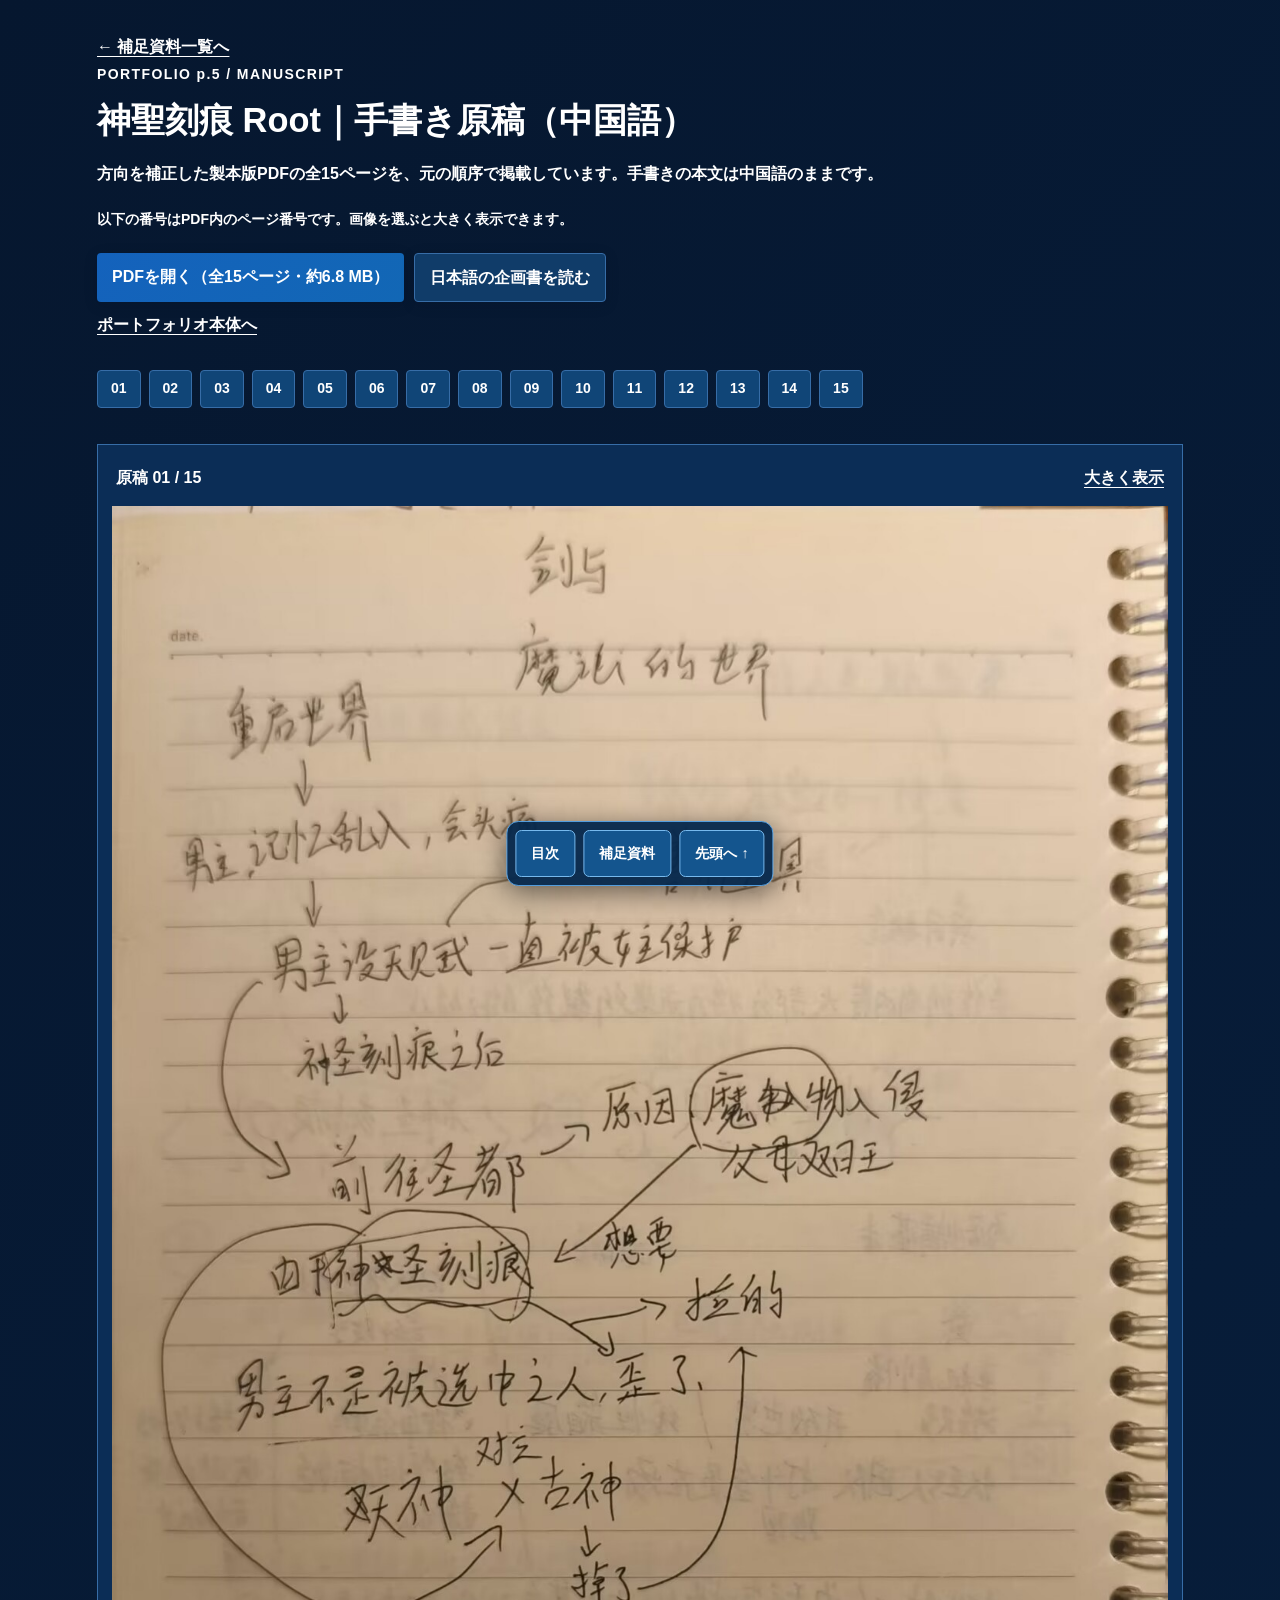
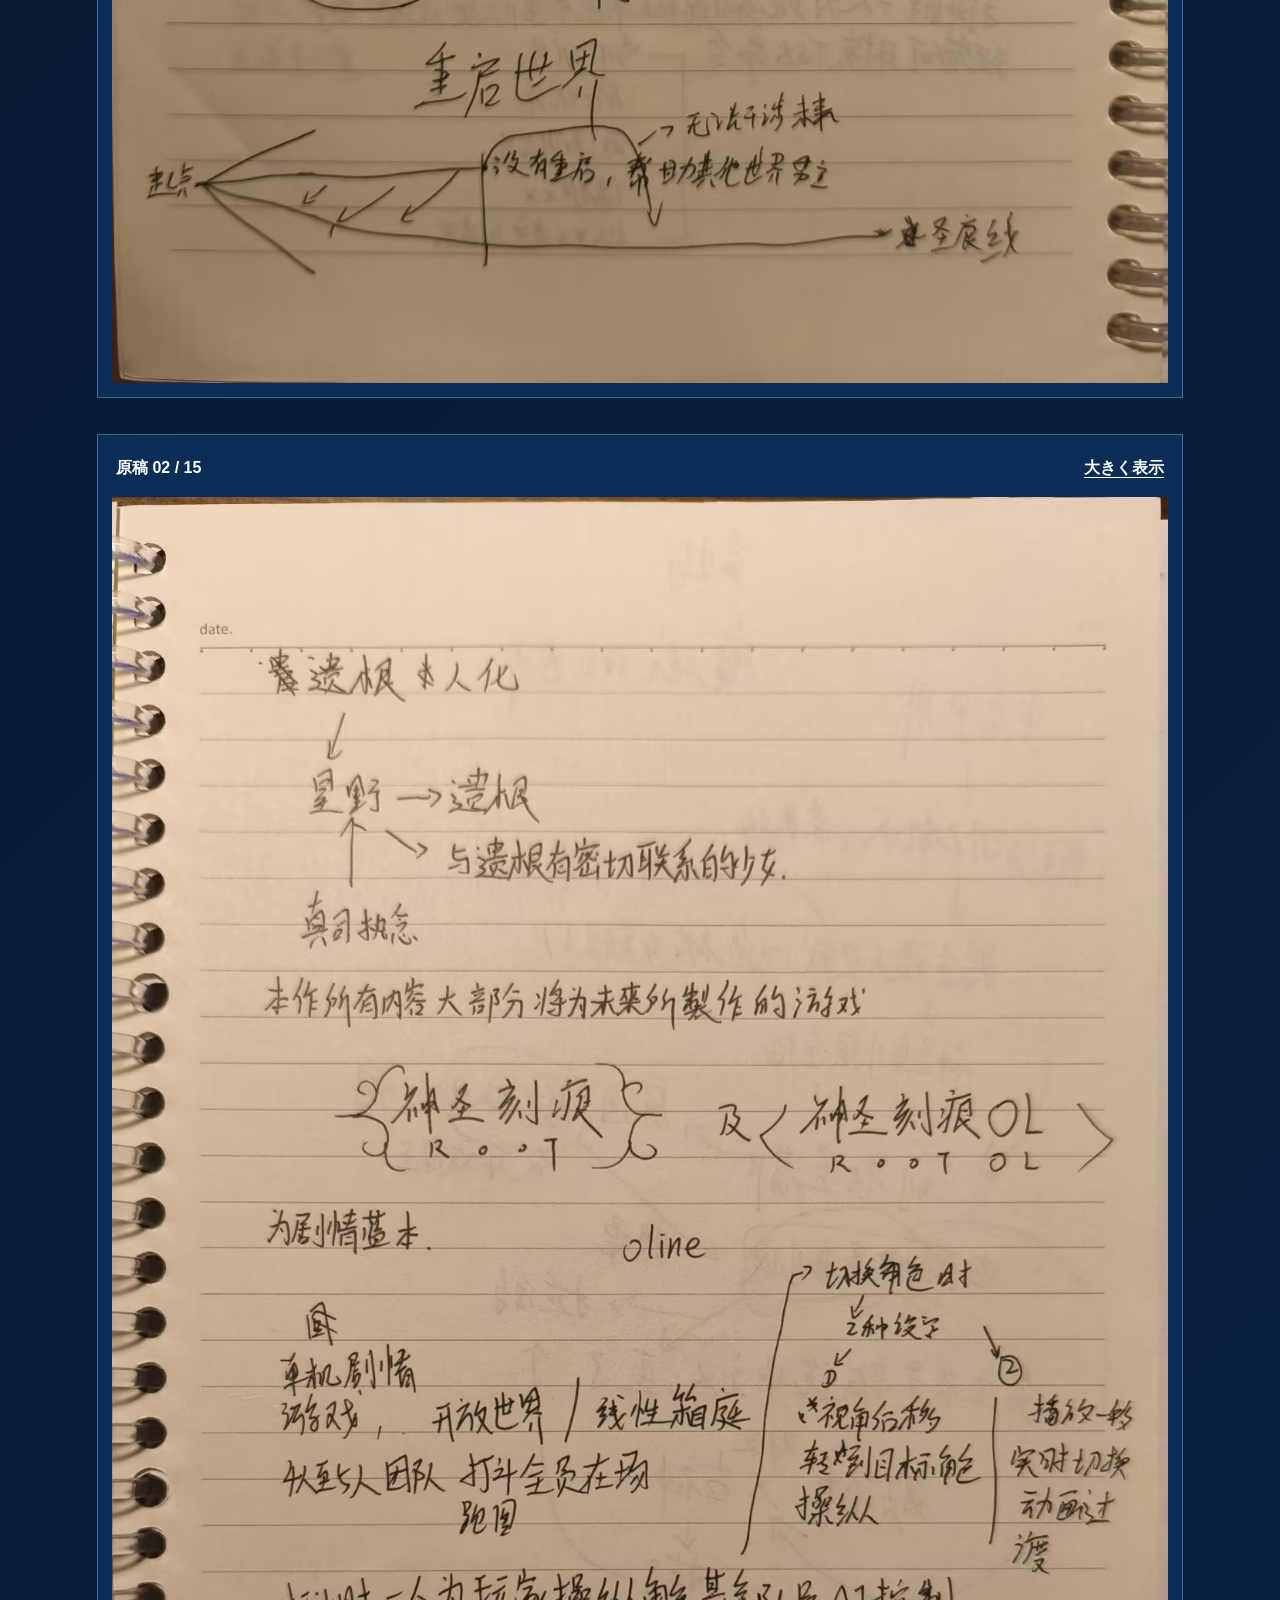
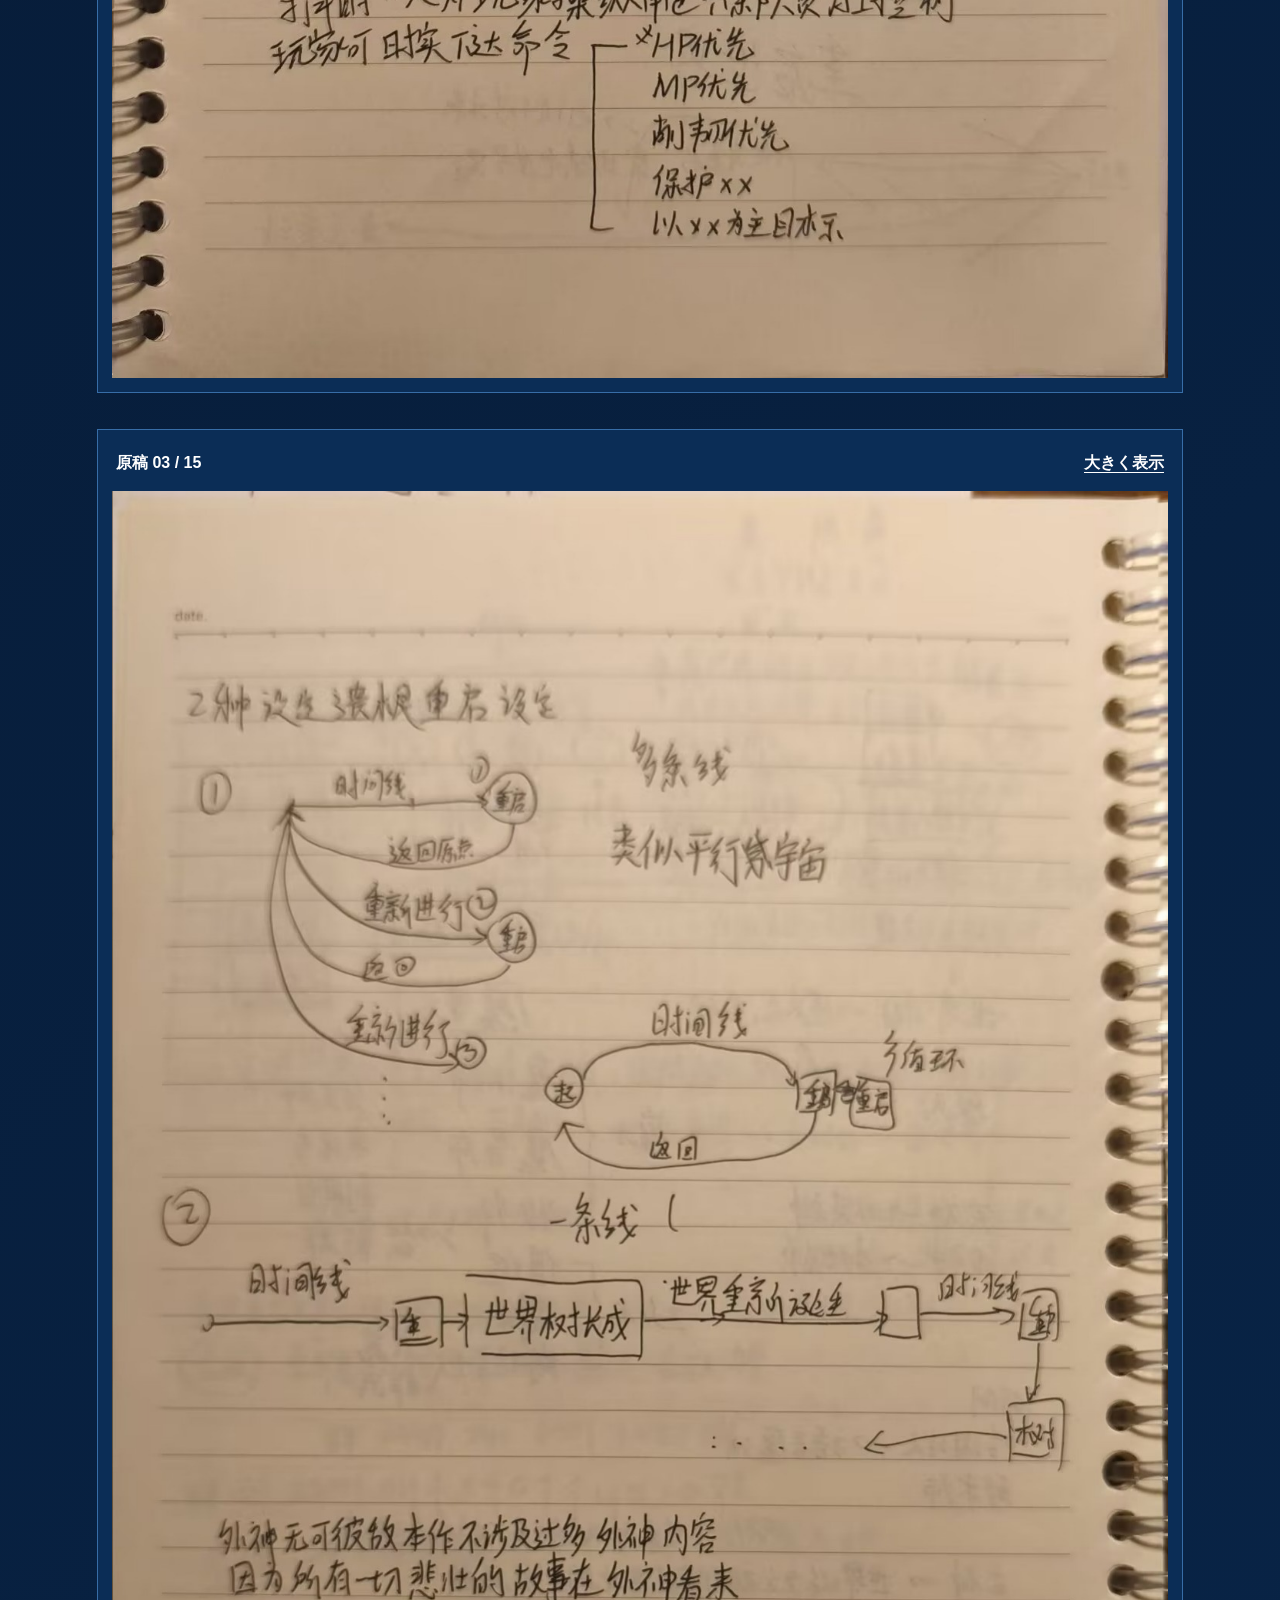
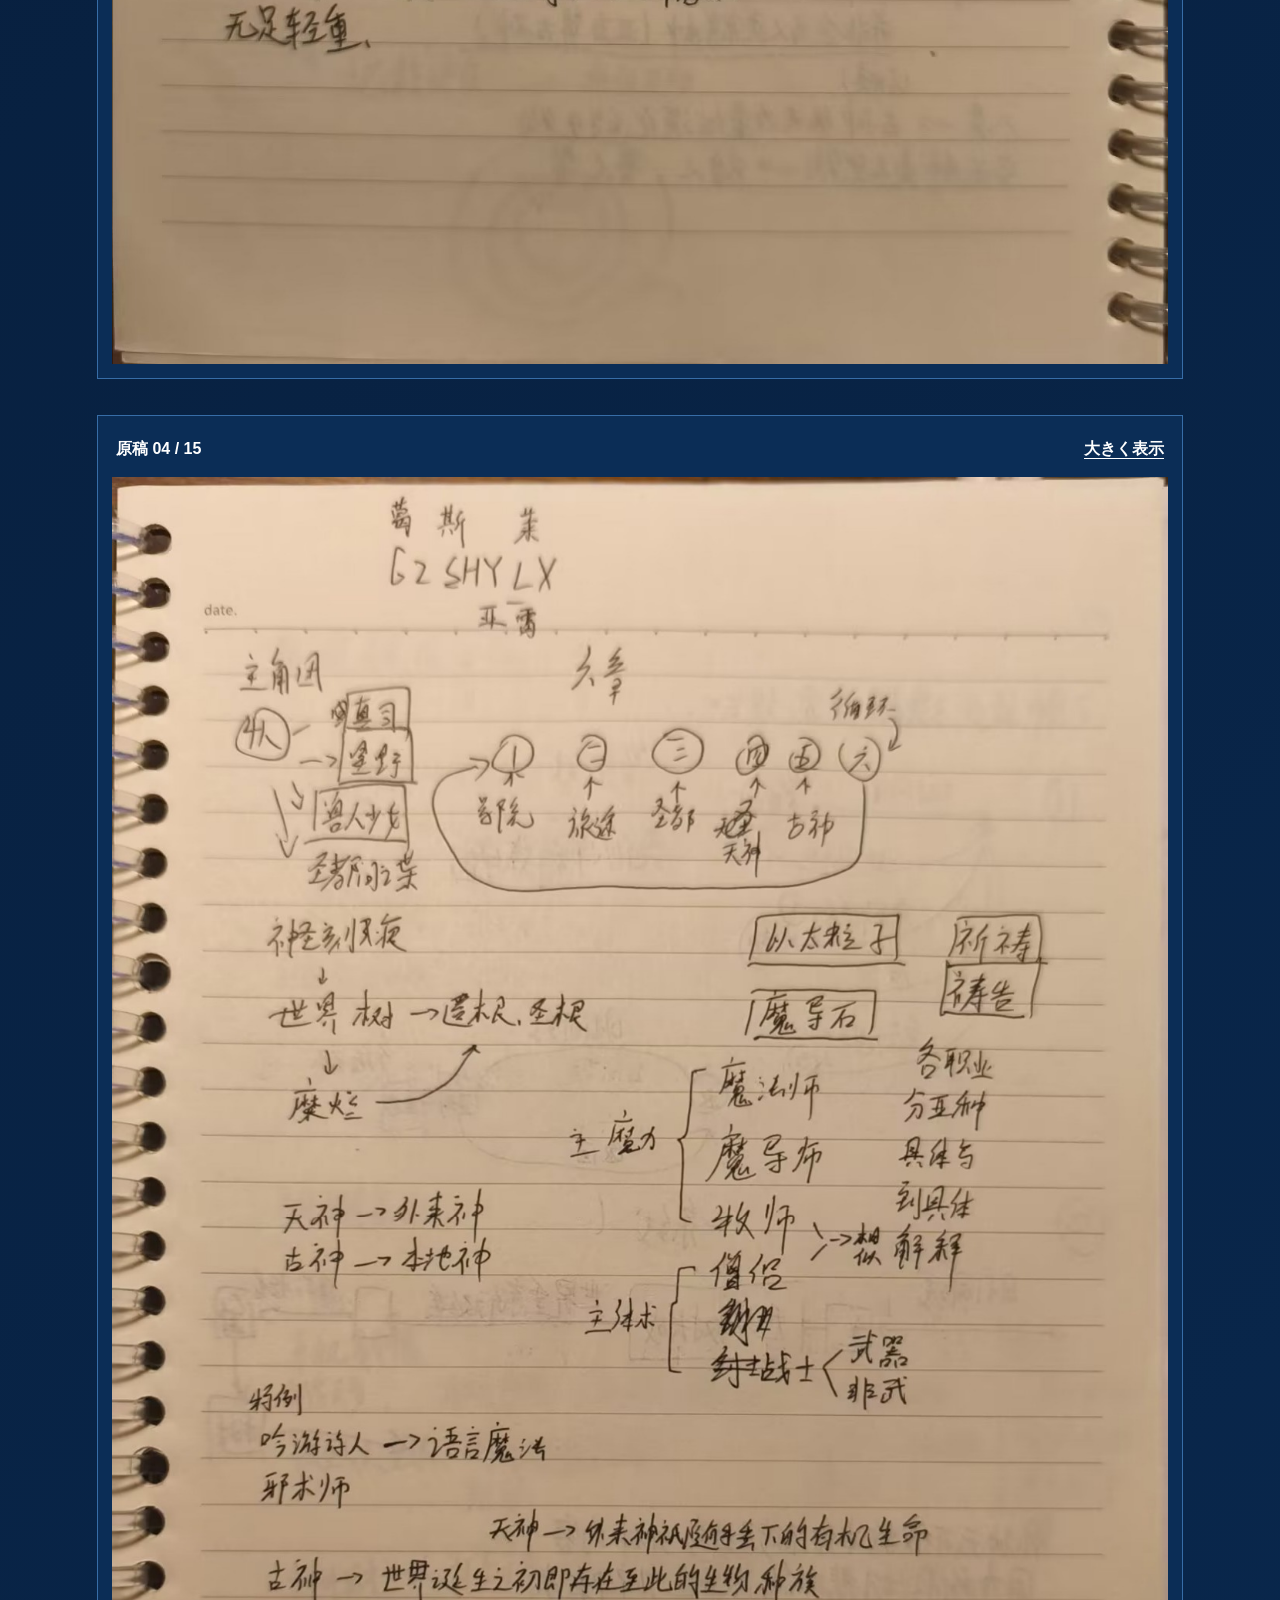
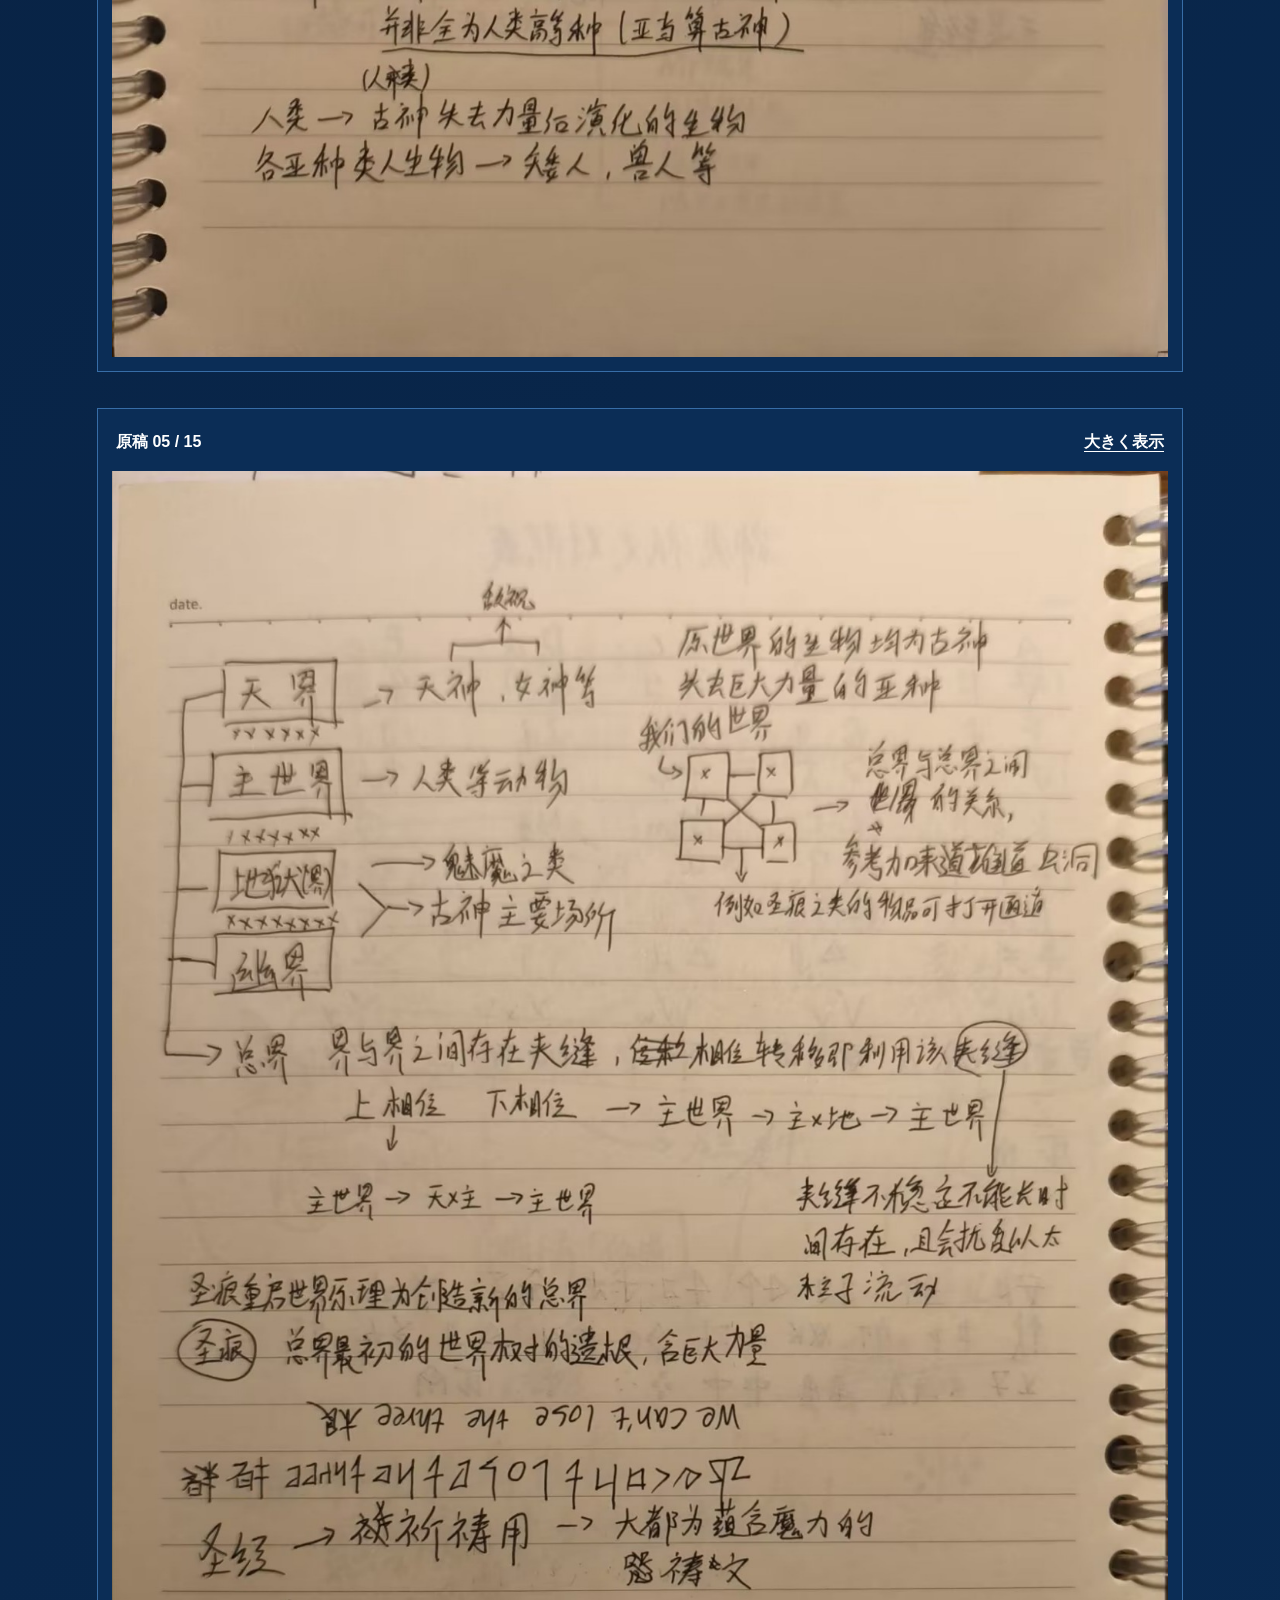
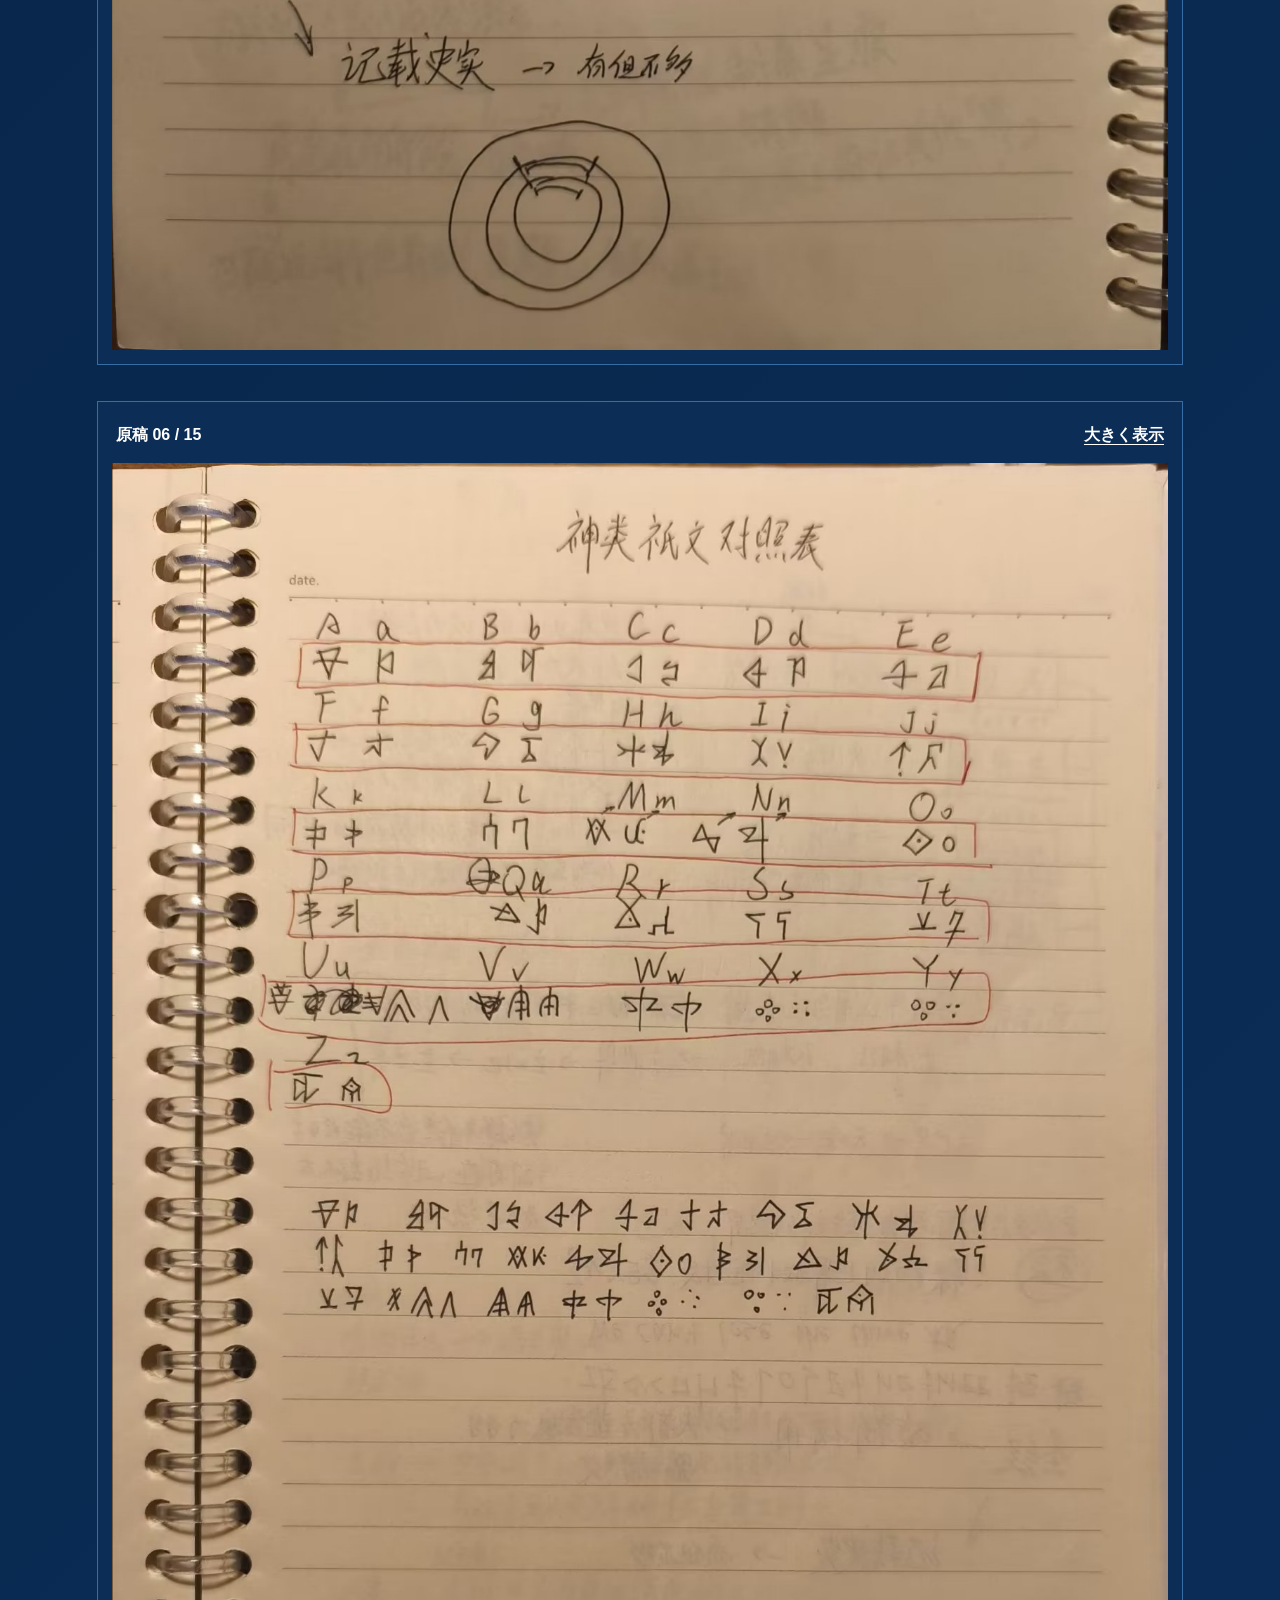
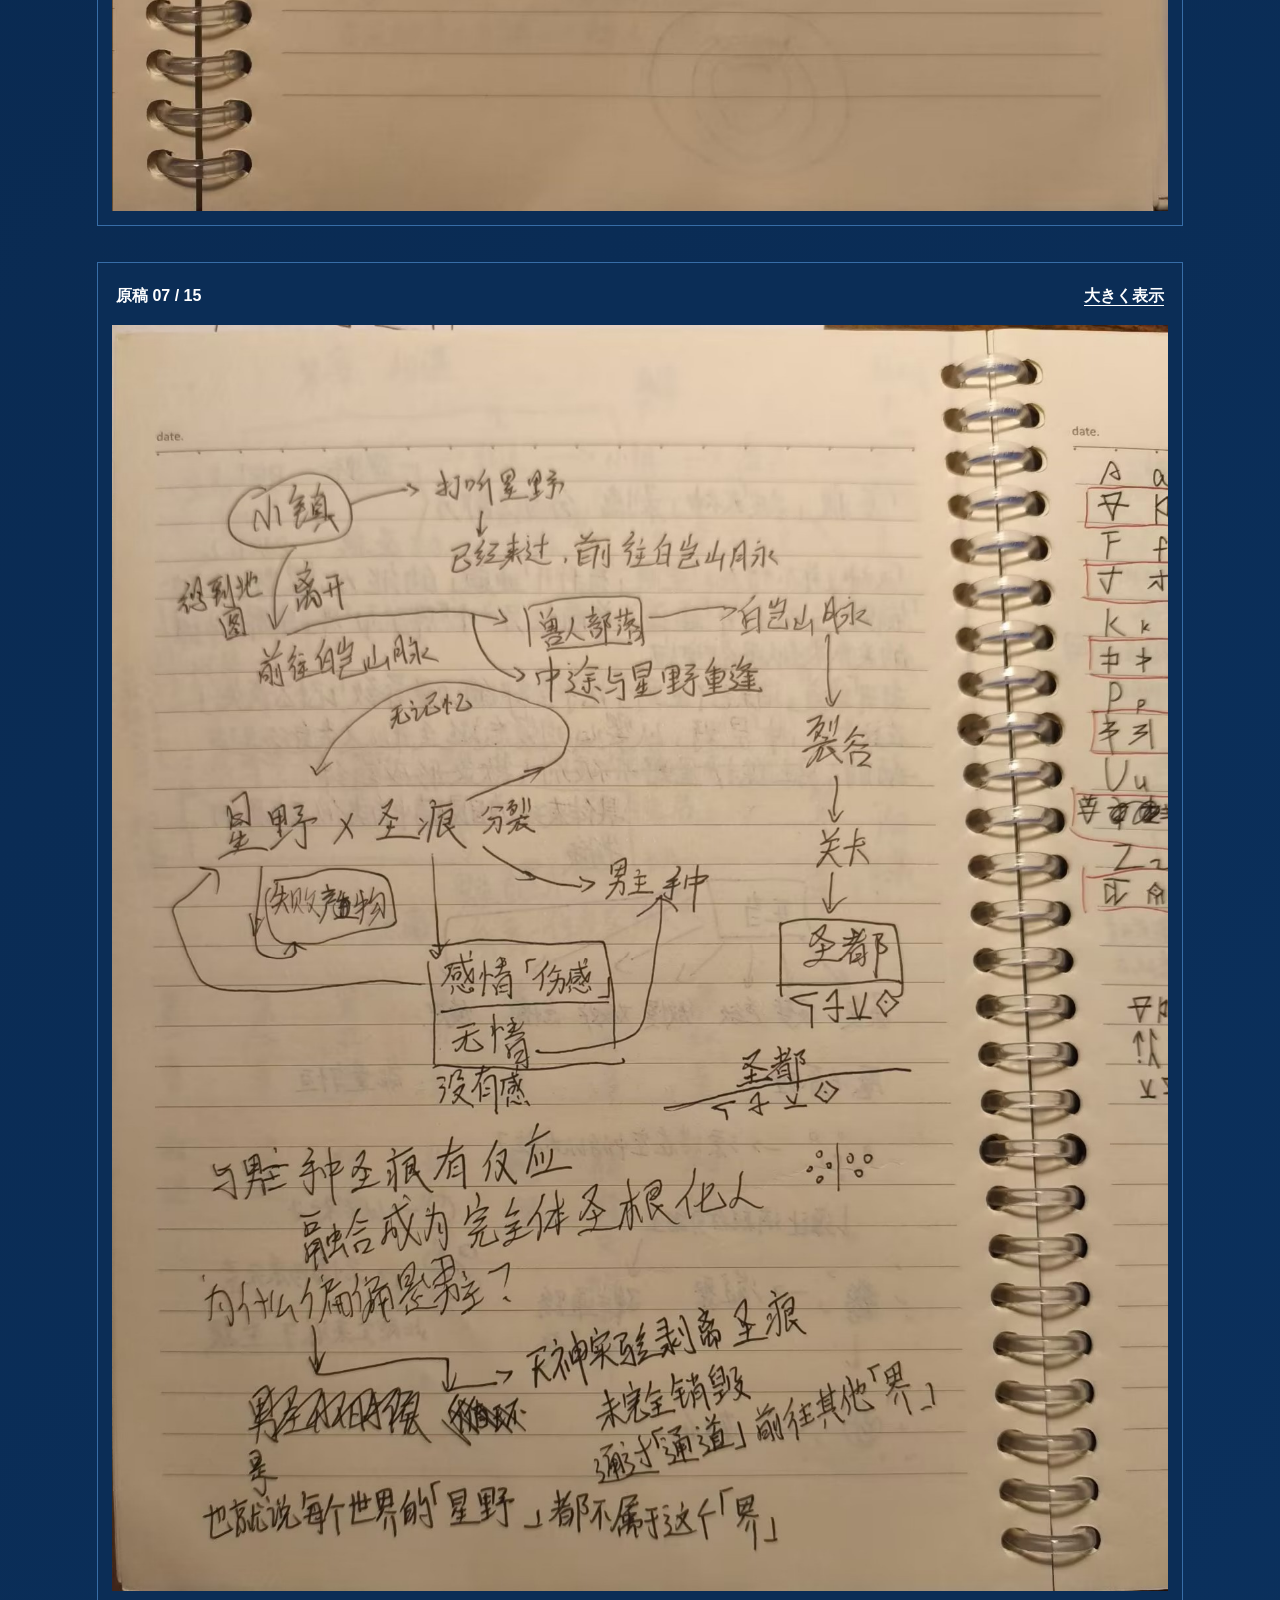
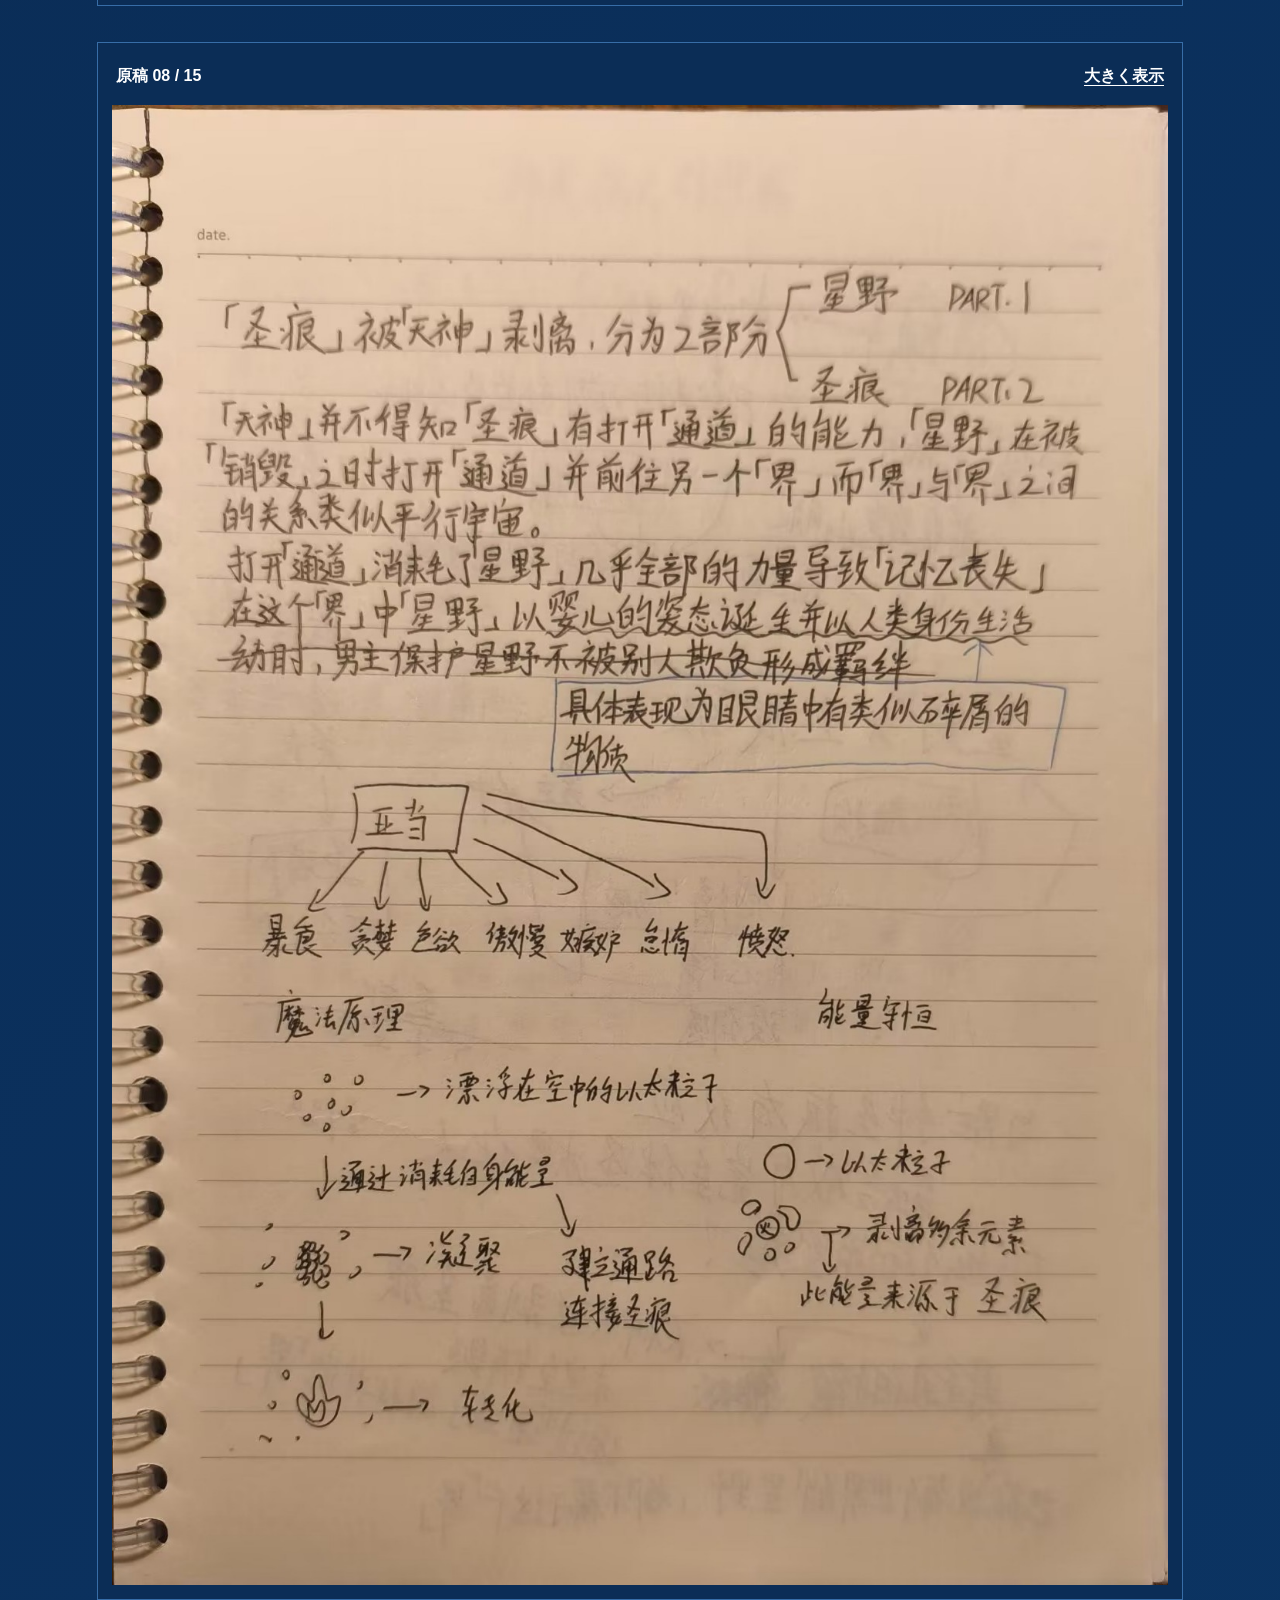
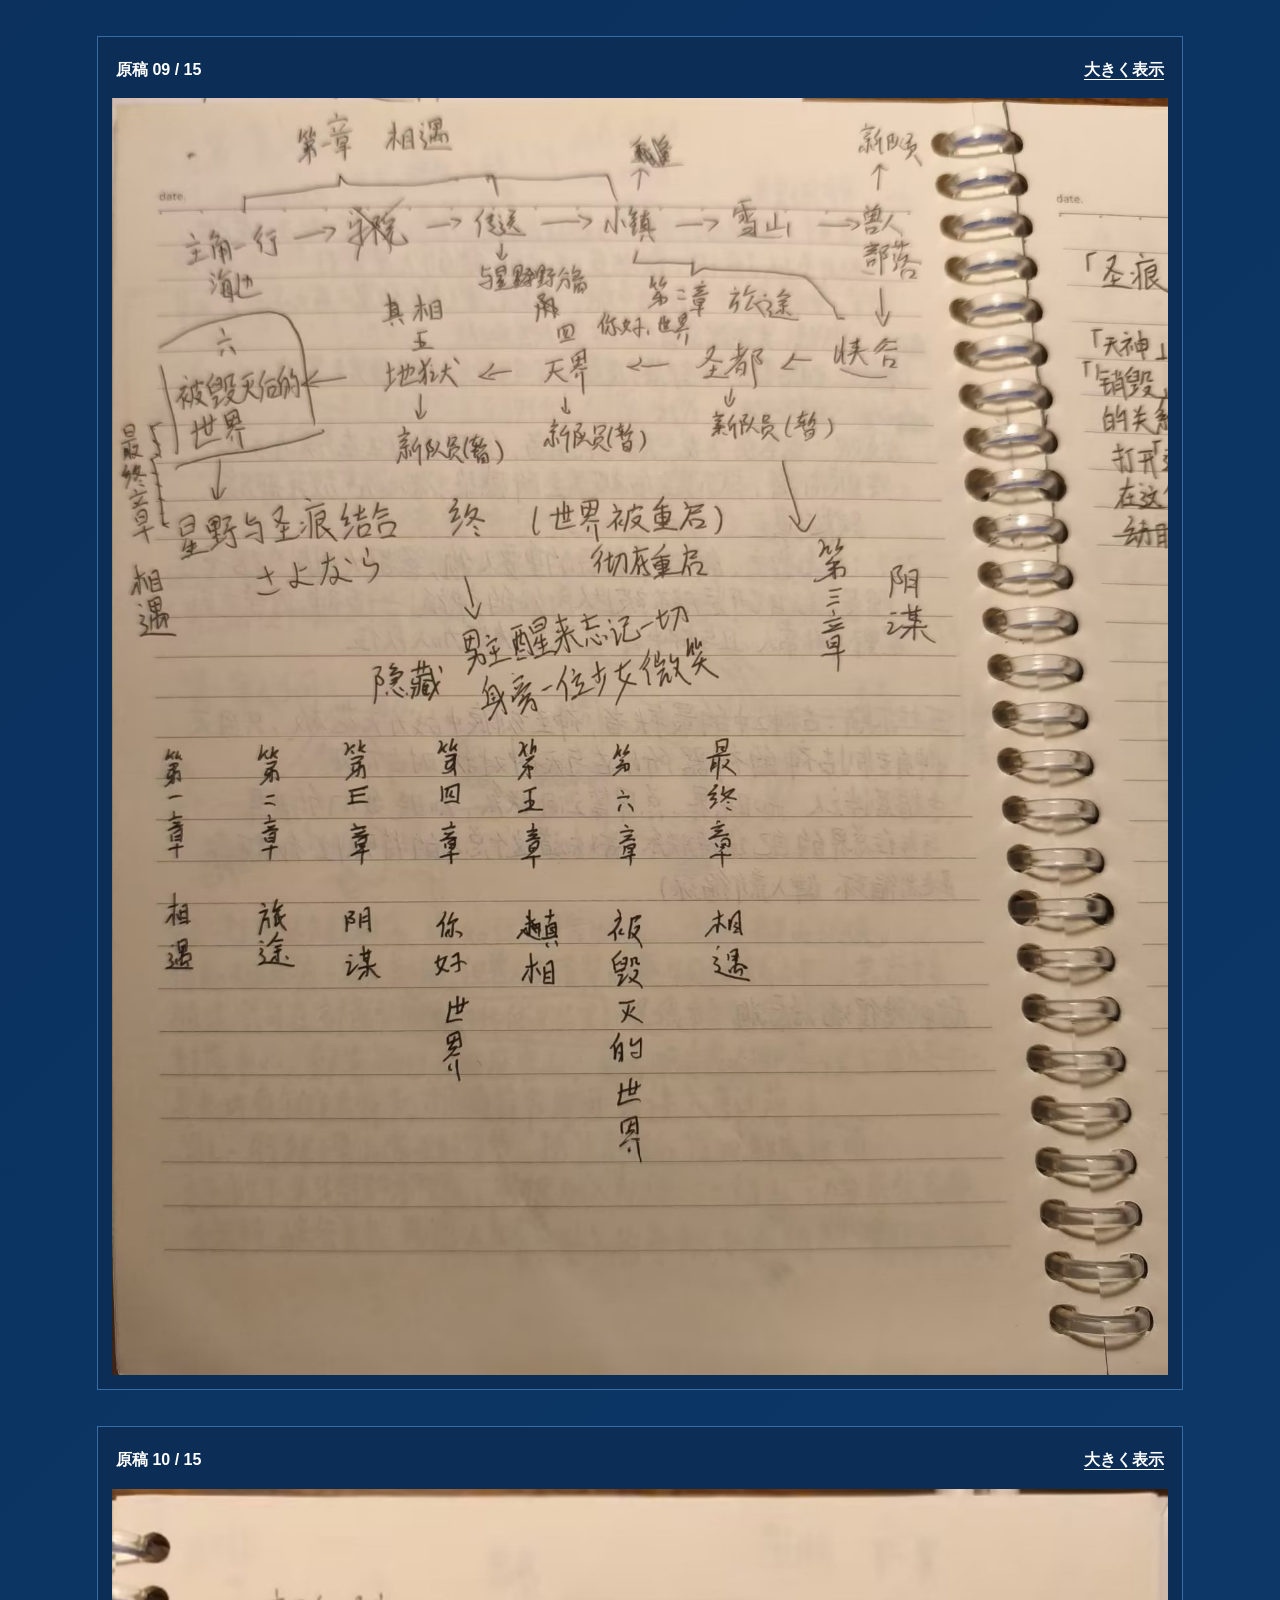
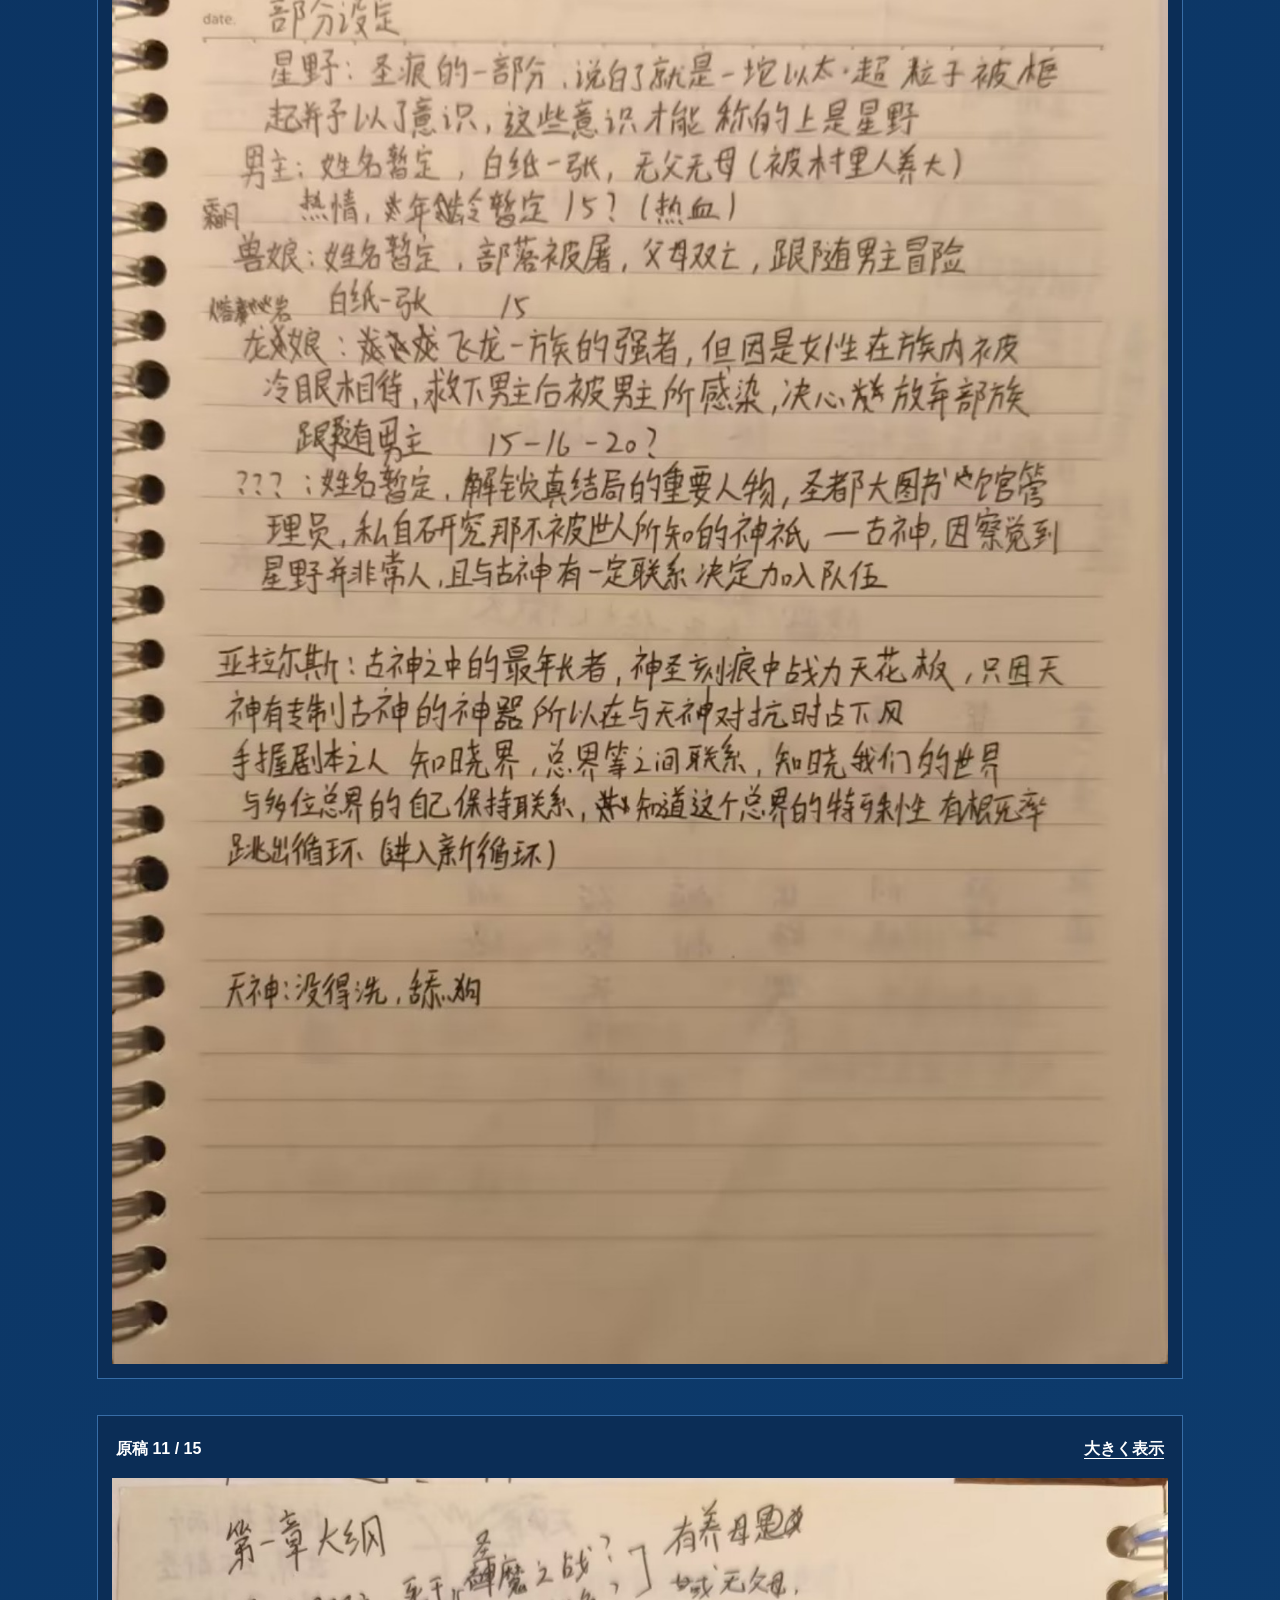
==== commit e33430ac: "Update portfolio to over0.1 and align appendix with PDF page numbers" ====
--- a/manuscripts/index.html
+++ b/manuscripts/index.html
@@ -1 +1 @@
-<!doctype html><html lang="ja"><head><meta charset="utf-8"><meta name="viewport" content="width=device-width,initial-scale=1"><meta name="description" content="方向を補正した製本版PDFの全15ページを、元の順序で掲載しています。手書きの本文は中国語のままです。"><title>神聖刻痕 Root｜手書き原稿（中国語）｜APPENDIX</title><link rel="stylesheet" href="../assets/style.css?v=review-v1"><style>.manuscript-page{margin:36px 0;background:var(--paper);border:1px solid var(--line);padding:14px}.manuscript-page img{display:block;width:100%;height:auto}.manuscript-page figcaption{padding:4px 4px 14px;display:flex;justify-content:space-between;gap:16px}.manuscript-page a{max-width:100%}.page-index{margin-bottom:24px}.reader-note{max-width:850px}</style><link rel="stylesheet" href="../assets/reader.css?v=review-v1"><script src="../assets/reader.js?v=review-v1" defer></script></head><body id="top"><main class="reading"><header><a href="../index.html#p4">← 補足資料一覧へ</a><p class="eyebrow">PORTFOLIO p.4 / MANUSCRIPT</p><h1>神聖刻痕 Root｜手書き原稿（中国語）</h1><p class="reader-note">方向を補正した製本版PDFの全15ページを、元の順序で掲載しています。手書きの本文は中国語のままです。</p><p class="meta">以下の番号はPDF内のページ番号です。画像を選ぶと大きく表示できます。</p><div class="actions"><a class="button" href="root-manuscript-cn.pdf">PDFを開く（全15ページ・約6.8 MB）</a><a class="button secondary" href="../reading/root.html">日本語の企画書を読む</a></div><p><a href="../portfolio/index.html">ポートフォリオ本体へ</a></p></header><nav class="page-index" aria-label="原稿のページ番号"><a href="#page-01">01</a><a href="#page-02">02</a><a href="#page-03">03</a><a href="#page-04">04</a><a href="#page-05">05</a><a href="#page-06">06</a><a href="#page-07">07</a><a href="#page-08">08</a><a href="#page-09">09</a><a href="#page-10">10</a><a href="#page-11">11</a><a href="#page-12">12</a><a href="#page-13">13</a><a href="#page-14">14</a><a href="#page-15">15</a></nav><figure class="manuscript-page" id="page-01"><figcaption><strong>原稿 01 / 15</strong><a href="pages/page-01.jpg">大きく表示</a></figcaption><a href="pages/page-01.jpg"><img src="pages/page-01.jpg" width="1373" height="1920" loading="eager" alt="神聖刻痕 Root｜手書き原稿（中国語） — 1 / 15"></a></figure><figure class="manuscript-page" id="page-02"><figcaption><strong>原稿 02 / 15</strong><a href="pages/page-02.jpg">大きく表示</a></figcaption><a href="pages/page-02.jpg"><img src="pages/page-02.jpg" width="1369" height="1920" loading="lazy" alt="神聖刻痕 Root｜手書き原稿（中国語） — 2 / 15"></a></figure><figure class="manuscript-page" id="page-03"><figcaption><strong>原稿 03 / 15</strong><a href="pages/page-03.jpg">大きく表示</a></figcaption><a href="pages/page-03.jpg"><img src="pages/page-03.jpg" width="1377" height="1920" loading="lazy" alt="神聖刻痕 Root｜手書き原稿（中国語） — 3 / 15"></a></figure><figure class="manuscript-page" id="page-04"><figcaption><strong>原稿 04 / 15</strong><a href="pages/page-04.jpg">大きく表示</a></figcaption><a href="pages/page-04.jpg"><img src="pages/page-04.jpg" width="1370" height="1920" loading="lazy" alt="神聖刻痕 Root｜手書き原稿（中国語） — 4 / 15"></a></figure><figure class="manuscript-page" id="page-05"><figcaption><strong>原稿 05 / 15</strong><a href="pages/page-05.jpg">大きく表示</a></figcaption><a href="pages/page-05.jpg"><img src="pages/page-05.jpg" width="1371" height="1920" loading="lazy" alt="神聖刻痕 Root｜手書き原稿（中国語） — 5 / 15"></a></figure><figure class="manuscript-page" id="page-06"><figcaption><strong>原稿 06 / 15</strong><a href="pages/page-06.jpg">大きく表示</a></figcaption><a href="pages/page-06.jpg"><img src="pages/page-06.jpg" width="1504" height="1920" loading="lazy" alt="神聖刻痕 Root｜手書き原稿（中国語） — 6 / 15"></a></figure><figure class="manuscript-page" id="page-07"><figcaption><strong>原稿 07 / 15</strong><a href="pages/page-07.jpg">大きく表示</a></figcaption><a href="pages/page-07.jpg"><img src="pages/page-07.jpg" width="1601" height="1920" loading="lazy" alt="神聖刻痕 Root｜手書き原稿（中国語） — 7 / 15"></a></figure><figure class="manuscript-page" id="page-08"><figcaption><strong>原稿 08 / 15</strong><a href="pages/page-08.jpg">大きく表示</a></figcaption><a href="pages/page-08.jpg"><img src="pages/page-08.jpg" width="1370" height="1920" loading="lazy" alt="神聖刻痕 Root｜手書き原稿（中国語） — 8 / 15"></a></figure><figure class="manuscript-page" id="page-09"><figcaption><strong>原稿 09 / 15</strong><a href="pages/page-09.jpg">大きく表示</a></figcaption><a href="pages/page-09.jpg"><img src="pages/page-09.jpg" width="1588" height="1920" loading="lazy" alt="神聖刻痕 Root｜手書き原稿（中国語） — 9 / 15"></a></figure><figure class="manuscript-page" id="page-10"><figcaption><strong>原稿 10 / 15</strong><a href="pages/page-10.jpg">大きく表示</a></figcaption><a href="pages/page-10.jpg"><img src="pages/page-10.jpg" width="1374" height="1920" loading="lazy" alt="神聖刻痕 Root｜手書き原稿（中国語） — 10 / 15"></a></figure><figure class="manuscript-page" id="page-11"><figcaption><strong>原稿 11 / 15</strong><a href="pages/page-11.jpg">大きく表示</a></figcaption><a href="pages/page-11.jpg"><img src="pages/page-11.jpg" width="1371" height="1920" loading="lazy" alt="神聖刻痕 Root｜手書き原稿（中国語） — 11 / 15"></a></figure><figure class="manuscript-page" id="page-12"><figcaption><strong>原稿 12 / 15</strong><a href="pages/page-12.jpg">大きく表示</a></figcaption><a href="pages/page-12.jpg"><img src="pages/page-12.jpg" width="1373" height="1920" loading="lazy" alt="神聖刻痕 Root｜手書き原稿（中国語） — 12 / 15"></a></figure><figure class="manuscript-page" id="page-13"><figcaption><strong>原稿 13 / 15</strong><a href="pages/page-13.jpg">大きく表示</a></figcaption><a href="pages/page-13.jpg"><img src="pages/page-13.jpg" width="1564" height="1920" loading="lazy" alt="神聖刻痕 Root｜手書き原稿（中国語） — 13 / 15"></a></figure><figure class="manuscript-page" id="page-14"><figcaption><strong>原稿 14 / 15</strong><a href="pages/page-14.jpg">大きく表示</a></figcaption><a href="pages/page-14.jpg"><img src="pages/page-14.jpg" width="1376" height="1920" loading="lazy" alt="神聖刻痕 Root｜手書き原稿（中国語） — 14 / 15"></a></figure><figure class="manuscript-page" id="page-15"><figcaption><strong>原稿 15 / 15</strong><a href="pages/page-15.jpg">大きく表示</a></figcaption><a href="pages/page-15.jpg"><img src="pages/page-15.jpg" width="1593" height="1920" loading="lazy" alt="神聖刻痕 Root｜手書き原稿（中国語） — 15 / 15"></a></figure><footer class="footer"><p>原稿は企画段階の記録です。現段階の設定・構成については、電子企画書をご参照ください。</p></footer></main><a class="back-top" href="#top">先頭へ ↑</a></body></html>+<!doctype html><html lang="ja"><head><meta charset="utf-8"><meta name="viewport" content="width=device-width,initial-scale=1"><meta name="description" content="方向を補正した製本版PDFの全15ページを、元の順序で掲載しています。手書きの本文は中国語のままです。"><title>神聖刻痕 Root｜手書き原稿（中国語）｜APPENDIX</title><link rel="stylesheet" href="../assets/style.css?v=review-v1"><style>.manuscript-page{margin:36px 0;background:var(--paper);border:1px solid var(--line);padding:14px}.manuscript-page img{display:block;width:100%;height:auto}.manuscript-page figcaption{padding:4px 4px 14px;display:flex;justify-content:space-between;gap:16px}.manuscript-page a{max-width:100%}.page-index{margin-bottom:24px}.reader-note{max-width:850px}</style><link rel="stylesheet" href="../assets/reader.css?v=review-v1"><script src="../assets/reader.js?v=review-v1" defer></script></head><body id="top"><main class="reading"><header><a href="../index.html#p5">← 補足資料一覧へ</a><p class="eyebrow">PORTFOLIO p.5 / MANUSCRIPT</p><h1>神聖刻痕 Root｜手書き原稿（中国語）</h1><p class="reader-note">方向を補正した製本版PDFの全15ページを、元の順序で掲載しています。手書きの本文は中国語のままです。</p><p class="meta">以下の番号はPDF内のページ番号です。画像を選ぶと大きく表示できます。</p><div class="actions"><a class="button" href="root-manuscript-cn.pdf">PDFを開く（全15ページ・約6.8 MB）</a><a class="button secondary" href="../reading/root.html">日本語の企画書を読む</a></div><p><a href="../portfolio/index.html?v=over01-20260908">ポートフォリオ本体へ</a></p></header><nav class="page-index" aria-label="原稿のページ番号"><a href="#page-01">01</a><a href="#page-02">02</a><a href="#page-03">03</a><a href="#page-04">04</a><a href="#page-05">05</a><a href="#page-06">06</a><a href="#page-07">07</a><a href="#page-08">08</a><a href="#page-09">09</a><a href="#page-10">10</a><a href="#page-11">11</a><a href="#page-12">12</a><a href="#page-13">13</a><a href="#page-14">14</a><a href="#page-15">15</a></nav><figure class="manuscript-page" id="page-01"><figcaption><strong>原稿 01 / 15</strong><a href="pages/page-01.jpg">大きく表示</a></figcaption><a href="pages/page-01.jpg"><img src="pages/page-01.jpg" width="1373" height="1920" loading="eager" alt="神聖刻痕 Root｜手書き原稿（中国語） — 1 / 15"></a></figure><figure class="manuscript-page" id="page-02"><figcaption><strong>原稿 02 / 15</strong><a href="pages/page-02.jpg">大きく表示</a></figcaption><a href="pages/page-02.jpg"><img src="pages/page-02.jpg" width="1369" height="1920" loading="lazy" alt="神聖刻痕 Root｜手書き原稿（中国語） — 2 / 15"></a></figure><figure class="manuscript-page" id="page-03"><figcaption><strong>原稿 03 / 15</strong><a href="pages/page-03.jpg">大きく表示</a></figcaption><a href="pages/page-03.jpg"><img src="pages/page-03.jpg" width="1377" height="1920" loading="lazy" alt="神聖刻痕 Root｜手書き原稿（中国語） — 3 / 15"></a></figure><figure class="manuscript-page" id="page-04"><figcaption><strong>原稿 04 / 15</strong><a href="pages/page-04.jpg">大きく表示</a></figcaption><a href="pages/page-04.jpg"><img src="pages/page-04.jpg" width="1370" height="1920" loading="lazy" alt="神聖刻痕 Root｜手書き原稿（中国語） — 4 / 15"></a></figure><figure class="manuscript-page" id="page-05"><figcaption><strong>原稿 05 / 15</strong><a href="pages/page-05.jpg">大きく表示</a></figcaption><a href="pages/page-05.jpg"><img src="pages/page-05.jpg" width="1371" height="1920" loading="lazy" alt="神聖刻痕 Root｜手書き原稿（中国語） — 5 / 15"></a></figure><figure class="manuscript-page" id="page-06"><figcaption><strong>原稿 06 / 15</strong><a href="pages/page-06.jpg">大きく表示</a></figcaption><a href="pages/page-06.jpg"><img src="pages/page-06.jpg" width="1504" height="1920" loading="lazy" alt="神聖刻痕 Root｜手書き原稿（中国語） — 6 / 15"></a></figure><figure class="manuscript-page" id="page-07"><figcaption><strong>原稿 07 / 15</strong><a href="pages/page-07.jpg">大きく表示</a></figcaption><a href="pages/page-07.jpg"><img src="pages/page-07.jpg" width="1601" height="1920" loading="lazy" alt="神聖刻痕 Root｜手書き原稿（中国語） — 7 / 15"></a></figure><figure class="manuscript-page" id="page-08"><figcaption><strong>原稿 08 / 15</strong><a href="pages/page-08.jpg">大きく表示</a></figcaption><a href="pages/page-08.jpg"><img src="pages/page-08.jpg" width="1370" height="1920" loading="lazy" alt="神聖刻痕 Root｜手書き原稿（中国語） — 8 / 15"></a></figure><figure class="manuscript-page" id="page-09"><figcaption><strong>原稿 09 / 15</strong><a href="pages/page-09.jpg">大きく表示</a></figcaption><a href="pages/page-09.jpg"><img src="pages/page-09.jpg" width="1588" height="1920" loading="lazy" alt="神聖刻痕 Root｜手書き原稿（中国語） — 9 / 15"></a></figure><figure class="manuscript-page" id="page-10"><figcaption><strong>原稿 10 / 15</strong><a href="pages/page-10.jpg">大きく表示</a></figcaption><a href="pages/page-10.jpg"><img src="pages/page-10.jpg" width="1374" height="1920" loading="lazy" alt="神聖刻痕 Root｜手書き原稿（中国語） — 10 / 15"></a></figure><figure class="manuscript-page" id="page-11"><figcaption><strong>原稿 11 / 15</strong><a href="pages/page-11.jpg">大きく表示</a></figcaption><a href="pages/page-11.jpg"><img src="pages/page-11.jpg" width="1371" height="1920" loading="lazy" alt="神聖刻痕 Root｜手書き原稿（中国語） — 11 / 15"></a></figure><figure class="manuscript-page" id="page-12"><figcaption><strong>原稿 12 / 15</strong><a href="pages/page-12.jpg">大きく表示</a></figcaption><a href="pages/page-12.jpg"><img src="pages/page-12.jpg" width="1373" height="1920" loading="lazy" alt="神聖刻痕 Root｜手書き原稿（中国語） — 12 / 15"></a></figure><figure class="manuscript-page" id="page-13"><figcaption><strong>原稿 13 / 15</strong><a href="pages/page-13.jpg">大きく表示</a></figcaption><a href="pages/page-13.jpg"><img src="pages/page-13.jpg" width="1564" height="1920" loading="lazy" alt="神聖刻痕 Root｜手書き原稿（中国語） — 13 / 15"></a></figure><figure class="manuscript-page" id="page-14"><figcaption><strong>原稿 14 / 15</strong><a href="pages/page-14.jpg">大きく表示</a></figcaption><a href="pages/page-14.jpg"><img src="pages/page-14.jpg" width="1376" height="1920" loading="lazy" alt="神聖刻痕 Root｜手書き原稿（中国語） — 14 / 15"></a></figure><figure class="manuscript-page" id="page-15"><figcaption><strong>原稿 15 / 15</strong><a href="pages/page-15.jpg">大きく表示</a></figcaption><a href="pages/page-15.jpg"><img src="pages/page-15.jpg" width="1593" height="1920" loading="lazy" alt="神聖刻痕 Root｜手書き原稿（中国語） — 15 / 15"></a></figure><footer class="footer"><p>原稿は企画段階の記録です。現段階の設定・構成については、電子企画書をご参照ください。</p></footer></main><a class="back-top" href="#top">先頭へ ↑</a></body></html>
